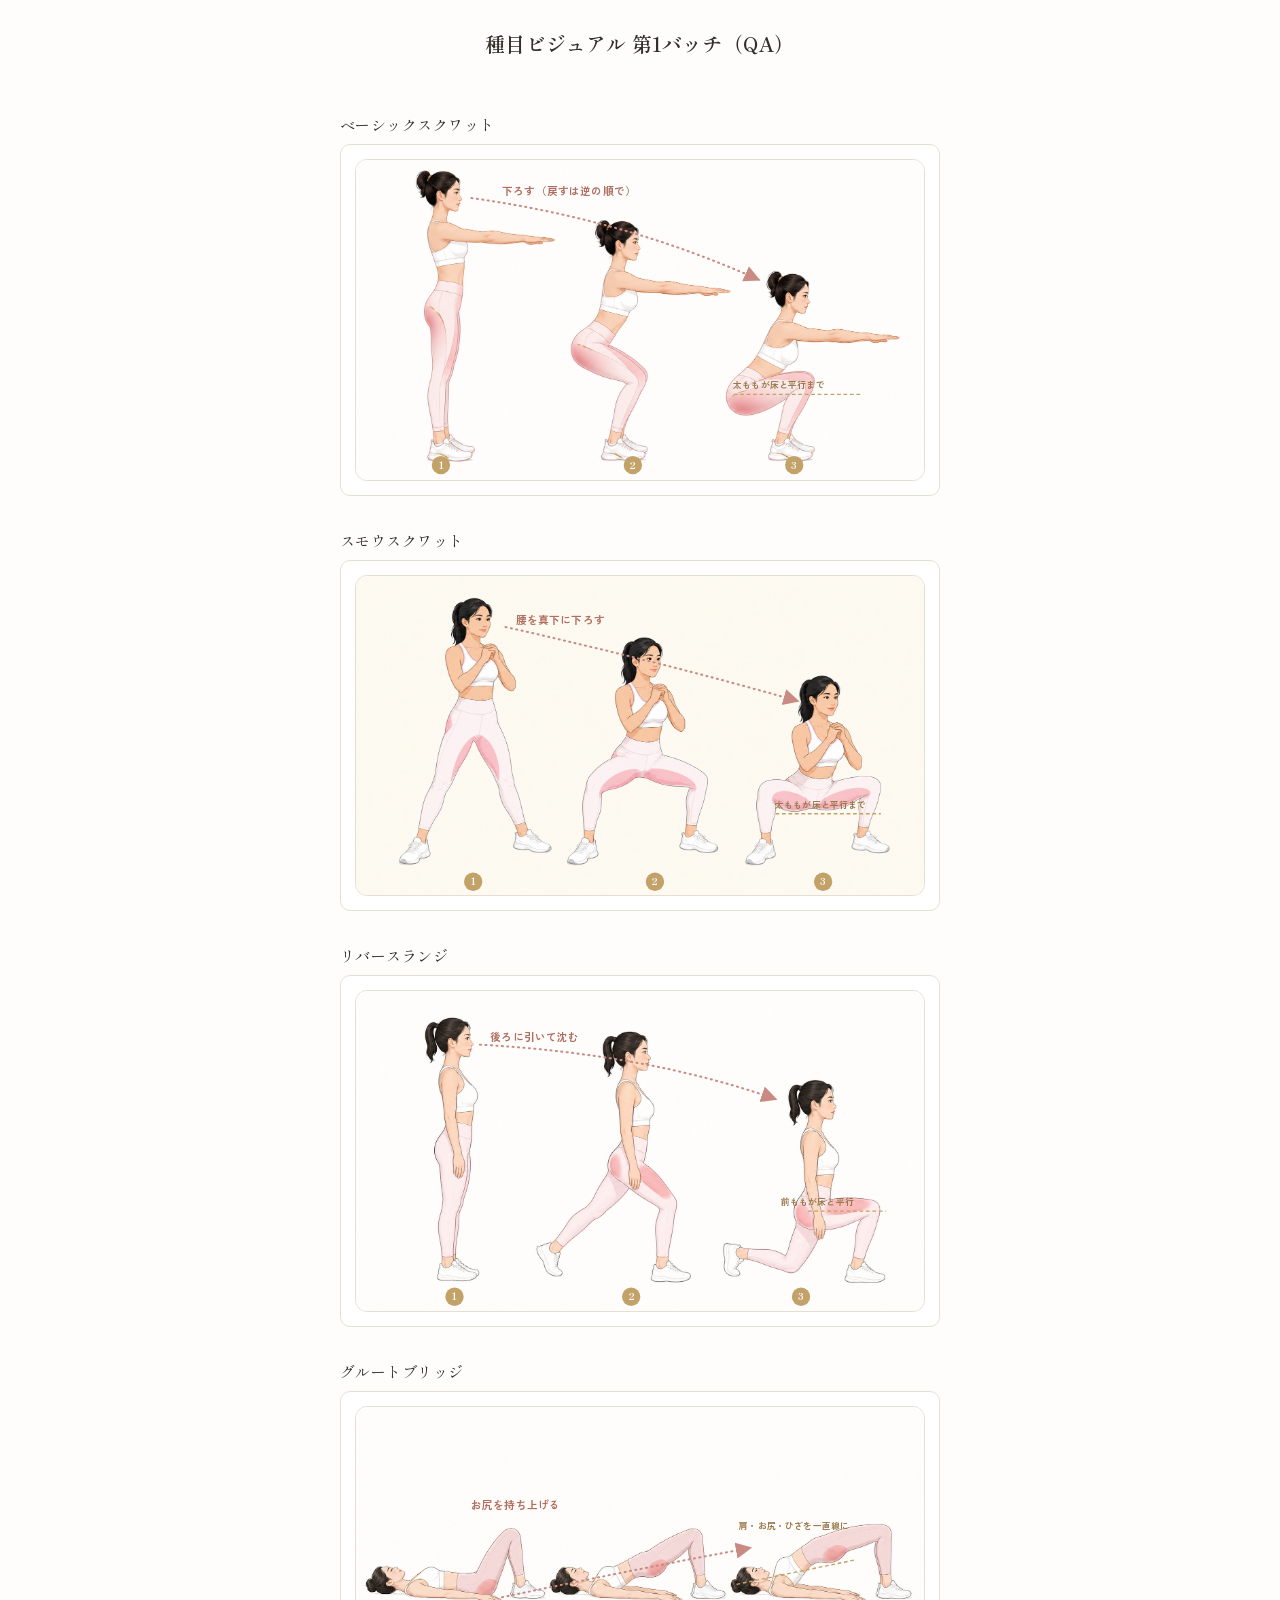
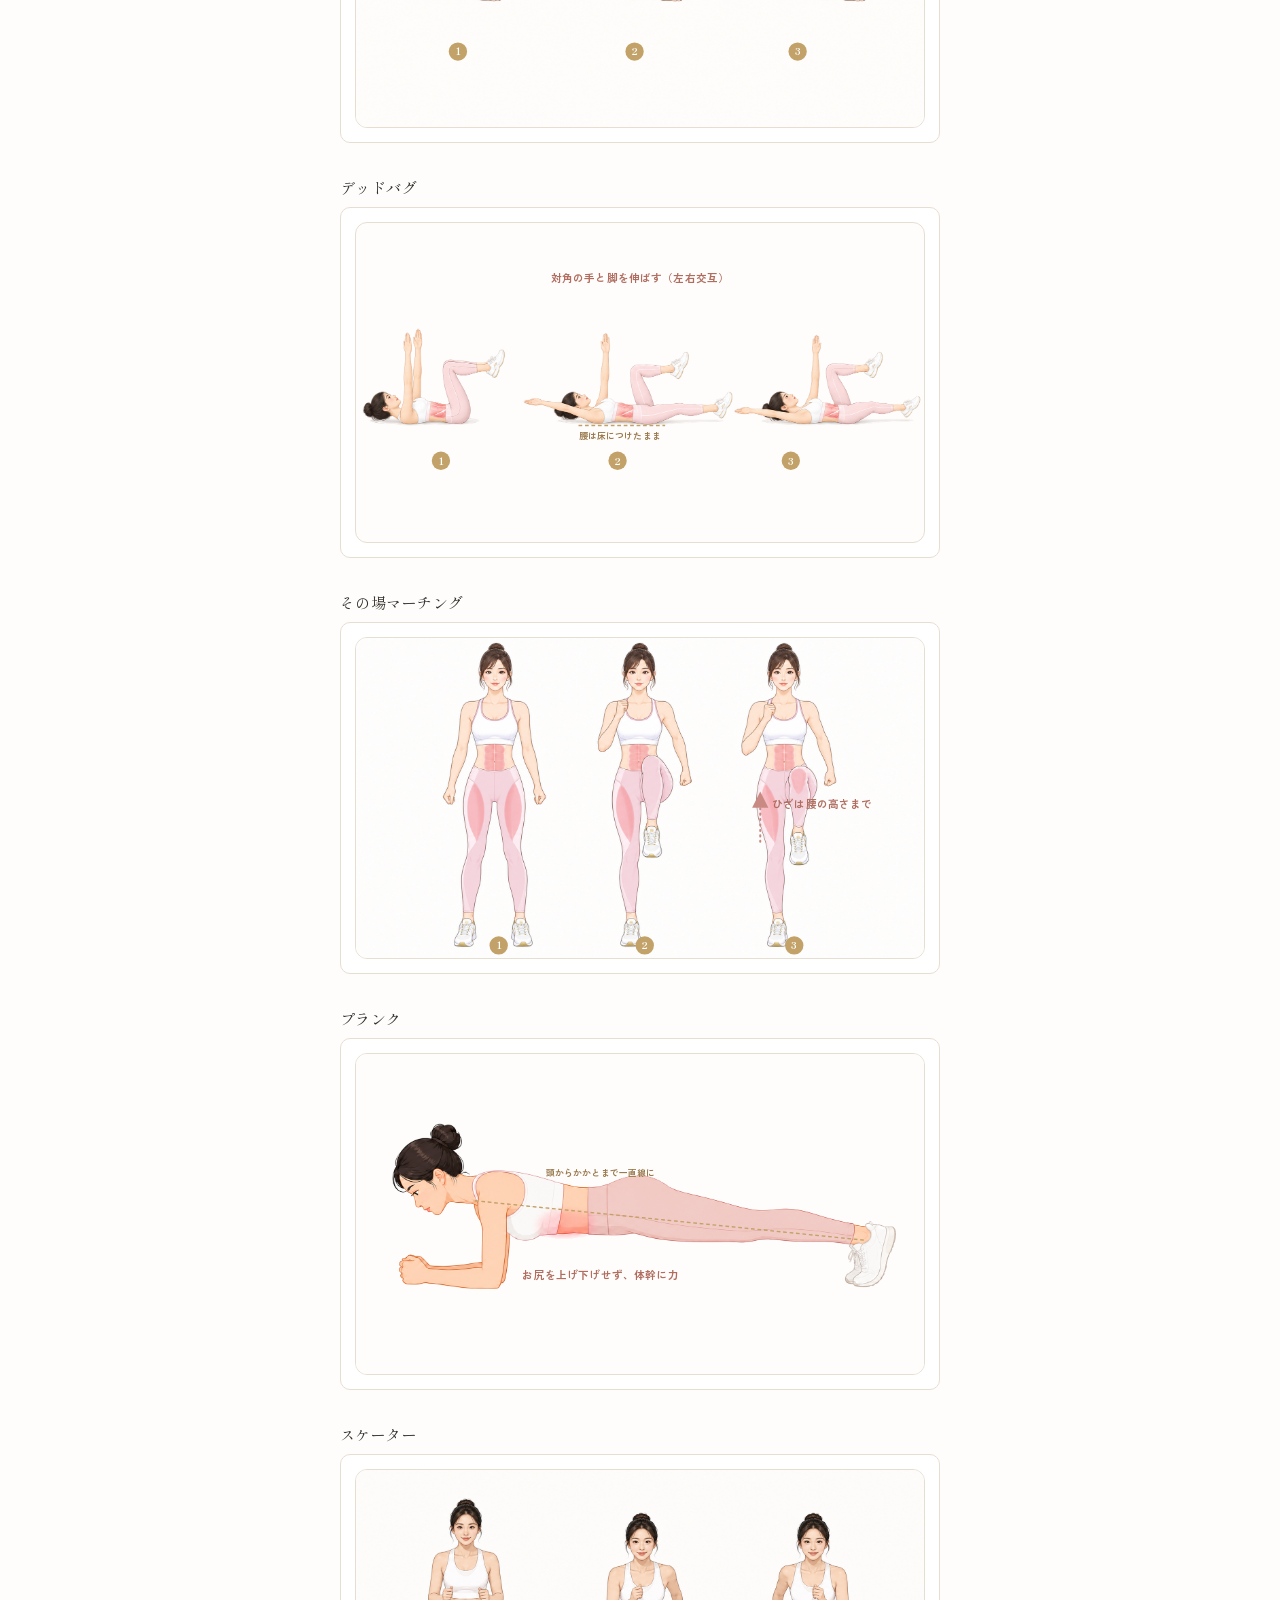
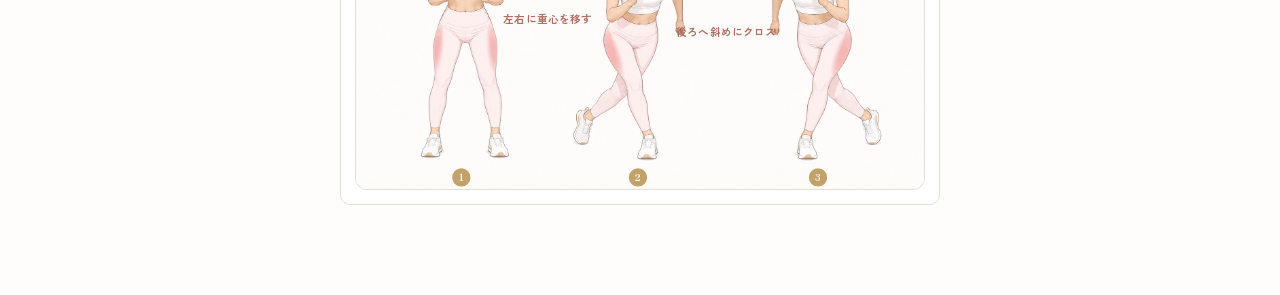
==== _ex-gallery.html @ 4fc63f03 "add exercise-visual QA gallery page (temp, for overlay position review) Co-Authored-By: Claude Opus " ====
<!doctype html>
<html lang="ja">
<head>
<meta charset="utf-8">
<meta name="viewport" content="width=device-width, initial-scale=1">
<title>種目ビジュアルQA</title>
<link href="https://fonts.googleapis.com/css2?family=Shippori+Mincho:wght@500;600;700&family=Zen+Kaku+Gothic+New:wght@400;500;700&display=swap" rel="stylesheet">
<link rel="stylesheet" href="style.css?v=2">
<link rel="stylesheet" href="redesign.css?v=2">
<link rel="stylesheet" href="fatburn.css?v=4">
<style>
  body.lx{ background:var(--lx-cream)!important; padding:24px 16px 60px; }
  .g{ max-width:600px; margin:0 auto; display:grid; gap:30px; }
  .g h1{ font-family:var(--lx-serif); font-weight:600; text-align:center; color:var(--lx-ink); font-size:20px; margin:0 0 6px; }
  .g .cap{ font-family:var(--lx-serif); font-size:15px; color:var(--lx-ink); margin:10px 0 4px; }
</style>
</head>
<body class="lx">
<div class="g">
  <h1>種目ビジュアル 第1バッチ（QA）</h1>
  <div id="list"></div>
</div>
<script type="module">
import { EX_VISUALS } from './ex-visuals.js?v=1';
const NAME = { pt_squat_basic:'ベーシックスクワット', pt_sumo_squat:'スモウスクワット', pt_reverse_lunge:'リバースランジ', pt_glute_bridge:'グルートブリッジ', pt_plank:'プランク', pt_dead_bug:'デッドバグ', cd_march:'その場マーチング', cd_skater:'スケーター' };
const list = document.getElementById('list');
for (const [id, v] of Object.entries(EX_VISUALS)) {
  const d = document.createElement('div');
  d.style.marginBottom = '30px';
  d.innerHTML = `<p class="cap">${NAME[id]||id}</p><div class="bm-ex bm-ex-rich"><div class="ex-vis"><img src="${v.img}" loading="eager" alt=""><svg class="ex-vis-ovl" viewBox="${v.vb}" preserveAspectRatio="none">${v.overlay}</svg></div></div>`;
  list.appendChild(d);
}
</script>
</body>
</html>
---- style.css ----
/* ============ RESET & TOKENS ============ */
*,*::before,*::after{box-sizing:border-box}
html,body{margin:0;padding:0}
[hidden]{display:none !important}

:root{
  /* Soft Pastel LP Palette — cream × blush × sage（studio clori 参考）
     ※ 元の変数名を踏襲し値だけ差替（既存ルールが自動で再テーマ化）*/
  --bg:#FFFDFC;
  --bg-2:#FAF6F1;
  --surface:#FFFFFF;
  --surface-2:#FAF5EC;
  --ink:#473F36;
  --ink-2:#6E6457;
  --muted:#9E927E;
  --line:#EADFCF;
  --line-2:#F4ECDD;

  --pink:#C98A7C;          /* dusty rose（主アクセント）*/
  --pink-2:#E6C3B8;         /* blush */
  --pink-3:#F0DAD0;         /* light blush */
  --pink-soft:#F8EEE7;      /* soft */
  --rose:#7C8A6E;           /* muted sage（強調・見出し）*/
  --rose-deep:#5E6B52;      /* darker sage */
  --gold:#B89A6A;           /* muted gold */
  --good:#7FA07A;
  --warn:#D6A85E;
  --bad:#C57B6A;

  --shadow-sm:0 1px 2px rgba(70,62,54,.05), 0 1px 1px rgba(70,62,54,.04);
  --shadow:0 14px 36px rgba(70,62,54,.08), 0 4px 12px rgba(70,62,54,.05);
  --shadow-lg:0 30px 70px rgba(70,62,54,.12), 0 10px 24px rgba(70,62,54,.07);

  --radius-xl:28px;
  --radius:20px;
  --radius-sm:14px;

  --font-jp:'Noto Sans JP',system-ui,sans-serif;
  --font-en:'Inter',system-ui,sans-serif;
  --font-serif:'Shippori Mincho','Noto Serif JP',serif;
  --font-script:'Cormorant Garamond','Shippori Mincho',serif;
}

body{
  background:
    radial-gradient(900px 500px at 85% 0%, rgba(255,143,168,.18), transparent 60%),
    radial-gradient(700px 400px at 0% 30%, rgba(255,201,214,.20), transparent 60%),
    radial-gradient(600px 600px at 100% 80%, rgba(255,224,230,.30), transparent 60%),
    var(--bg);
  color:var(--ink);
  font-family:var(--font-jp);
  font-weight:400;
  line-height:1.8;
  letter-spacing:.02em;
  -webkit-font-smoothing:antialiased;
  min-height:100vh;
  position:relative;
  overflow-x:hidden;
}

/* ============ 花びら背景 ============ */
.petal-bg{position:fixed; inset:0; pointer-events:none; z-index:0; overflow:hidden;}
.petal{
  position:absolute;
  width:24px; height:24px;
  background: radial-gradient(circle at 30% 30%, #FFD0DC, #FFB7C5 60%, transparent 75%);
  border-radius: 100% 0 100% 0;
  opacity:.5;
  animation: floatPetal 18s linear infinite;
}
.petal.p1{top:-30px; left:8%;  animation-duration:22s; animation-delay:-2s;}
.petal.p2{top:-30px; left:28%; animation-duration:18s; animation-delay:-7s; width:18px; height:18px;}
.petal.p3{top:-30px; left:48%; animation-duration:25s; animation-delay:-3s; width:30px; height:30px; opacity:.35;}
.petal.p4{top:-30px; left:68%; animation-duration:20s; animation-delay:-10s; width:22px; height:22px;}
.petal.p5{top:-30px; left:82%; animation-duration:24s; animation-delay:-5s; width:16px; height:16px;}
.petal.p6{top:-30px; left:92%; animation-duration:19s; animation-delay:-12s; opacity:.4;}

@keyframes floatPetal {
  0%   { transform: translateY(0) rotate(0deg); }
  100% { transform: translateY(110vh) rotate(360deg); }
}

/* ============ HEADER ============ */
.site-header{
  position:sticky; top:0; z-index:50;
  display:flex; align-items:center; justify-content:space-between;
  padding:18px 48px;
  background:rgba(255,255,255,.75);
  backdrop-filter:saturate(180%) blur(16px);
  -webkit-backdrop-filter:saturate(180%) blur(16px);
  border-bottom:1px solid var(--line);
}
.brand{display:flex; align-items:center; gap:14px}
.brand-mark{width:42px; height:42px; filter:drop-shadow(0 4px 8px rgba(255,143,168,.3));}
.brand-text{display:flex; flex-direction:column; line-height:1.1;}
.brand-name{font-family:var(--font-en); font-weight:700; font-size:20px; color:var(--ink); letter-spacing:.01em;}
.brand-script{
  font-family:var(--font-script); font-size:28px; color:var(--rose);
  line-height:.8; margin-top:-2px;
}
.brand-sub{font-family:var(--font-jp); font-weight:500; font-size:11px; color:var(--muted); margin-top:4px; letter-spacing:.06em;}

.header-right{display:flex; align-items:center; gap:14px;}
.nav-pill{
  font-family:var(--font-en); font-size:11px; letter-spacing:.08em;
  color:var(--rose); padding:8px 18px;
  border:1px solid var(--pink-2); border-radius:999px;
  background:var(--surface);
}

/* ============ HERO ============ */
.hero{
  position:relative;
  max-width:1280px; margin:0 auto;
  padding:60px 48px 30px;
  z-index:1;
}
.hero-inner{
  display:grid; grid-template-columns: 1.35fr .9fr;
  gap:48px; align-items:center;
  margin-bottom:50px;
}
.hero-eyebrow{
  display:inline-flex; align-items:center; gap:8px;
  background:var(--surface);
  border:1px solid var(--pink-2);
  color:var(--rose);
  padding:8px 18px; border-radius:999px;
  font-weight:500; font-size:13px;
  box-shadow:var(--shadow-sm);
  margin-bottom:28px;
}
.hero h1{
  font-family:var(--font-jp); font-weight:700;
  font-size:clamp(32px, 4.4vw, 56px);
  line-height:1.35; letter-spacing:.01em;
  margin:0 0 28px; color:var(--ink);
}
.hero h1 em{
  font-style:normal;
  background: linear-gradient(135deg, var(--pink) 0%, var(--rose) 100%);
  -webkit-background-clip:text; background-clip:text; color:transparent;
}
.hero-lead{
  font-size:15px; color:var(--ink-2); line-height:2;
  margin:0;
}

.hero-visual{position:relative; width:100%; aspect-ratio:1/1; max-width:480px; margin-left:auto;}
.hero-circle{
  position:absolute; inset:0; border-radius:50%;
  background: radial-gradient(circle at 40% 40%, #FFE0E6 0%, #FFC9D6 50%, transparent 75%);
  filter:blur(10px);
}
.hero-illust{
  position:absolute; left:50%; top:50%;
  transform:translate(-50%, -50%);
  width:75%; height:auto;
}
.hero-photo{
  position:absolute; inset:0;
  background-image:url('hero-woman.png');
  background-repeat:no-repeat;
  background-size: cover;
  background-position: center 18%;
  border-radius: 50%;
  -webkit-mask-image: radial-gradient(circle at 50% 50%, #000 62%, transparent 80%);
  mask-image: radial-gradient(circle at 50% 50%, #000 62%, transparent 80%);
  filter: drop-shadow(0 8px 30px rgba(255,143,168,.28));
}
.hero-script{
  position:absolute; top:18%; right:-30px;
  font-family:var(--font-script); font-size:38px;
  color:var(--rose); transform:rotate(-6deg);
  text-shadow:0 4px 12px rgba(255,143,168,.3);
}

.hero-stats{
  display:grid; grid-template-columns:repeat(4,1fr); gap:18px;
  max-width:680px; margin:0 auto;
}
.hero-stats > div{
  background:var(--surface);
  border:1px solid var(--line);
  border-radius:999px;
  padding:18px 12px;
  display:flex; flex-direction:column; align-items:center; gap:4px;
  box-shadow:var(--shadow);
  position:relative;
  aspect-ratio:1.4/1;
  justify-content:center;
}
.stat-ico{width:34px; height:34px; margin-bottom:2px;}
.hero-stats strong{
  font-family:var(--font-en); font-weight:700; font-size:30px;
  color:var(--rose);
  line-height:1;
}
.hero-stats span{font-size:11px; color:var(--ink-2); letter-spacing:.04em; font-weight:500;}

/* ============ CARD ============ */
.card{
  max-width:1280px; margin:32px auto;
  background:var(--surface);
  border:1px solid var(--line);
  border-radius:var(--radius-xl);
  padding:40px 48px;
  box-shadow:var(--shadow);
  position:relative; z-index:1;
}
.card-head{display:flex; align-items:flex-start; gap:22px; margin-bottom:32px}
.card-num{
  font-family:var(--font-en); font-weight:700; font-size:11px;
  color:var(--rose);
  background:linear-gradient(135deg, var(--pink-soft), var(--pink-3));
  padding:10px 14px; border-radius:14px; text-align:center;
  letter-spacing:.1em; line-height:1.4;
  flex-shrink:0; min-width:54px;
  box-shadow:var(--shadow-sm);
}
.card h2{
  font-size:22px; font-weight:700;
  margin:0 0 6px; letter-spacing:.005em; color:var(--ink);
}
.head-deco{margin-left:6px;}
.muted{color:var(--muted); font-size:13px; margin:0; font-weight:500;}

/* ============ UPLOAD SECTION ============ */
.upload-section{
  max-width:1280px; margin:0 auto; padding:0 48px 32px;
  display:grid; grid-template-columns: 1fr 320px;
  gap:24px;
  position:relative; z-index:1;
}
.upload-main{margin:0;}

.upload-grid{
  display:grid; grid-template-columns:1fr 1fr; gap:18px;
  margin-bottom:24px;
}
.upload-drop{
  display:flex; flex-direction:column; align-items:center; justify-content:center;
  text-align:center;
  padding:32px 24px; min-height:240px;
  border:2px dashed var(--pink-2);
  border-radius:18px;
  background:linear-gradient(180deg, var(--surface) 0%, var(--surface-2) 100%);
  cursor:pointer; transition:.2s;
  color:var(--ink-2);
  position:relative;
}
.upload-drop:hover{
  border-color:var(--pink);
  background:linear-gradient(180deg, var(--surface) 0%, var(--pink-soft) 100%);
  transform:translateY(-2px);
}
.upload-drop.is-drag{
  border-color:var(--pink);
  background:var(--pink-soft);
}
.drop-illust{width:80px; height:110px; margin-bottom:14px;}
.drop-title-row{display:flex; align-items:center; gap:10px; margin-bottom:14px;}
.drop-title{
  font-weight:700; font-size:15px; color:var(--rose);
}
.drop-required{
  font-size:10px; color:var(--rose);
  padding:3px 10px; border:1px solid var(--pink-2); border-radius:999px;
  background:var(--surface);
  font-weight:600;
}
.upload-icon-circle{
  width:42px; height:42px; border-radius:50%;
  background:linear-gradient(135deg, var(--pink), var(--pink-2));
  color:#fff;
  display:flex; align-items:center; justify-content:center;
  margin-bottom:14px;
  box-shadow:0 4px 12px rgba(255,143,168,.4);
}
.drop-sub{font-size:11px; color:var(--muted); letter-spacing:.04em;}

.preview{
  border-radius:18px; overflow:hidden;
  background:linear-gradient(135deg, var(--pink-3), var(--pink));
  padding:10px;
  border:1px solid var(--line);
  margin-top:14px;
}
.preview canvas{
  width:100%; height:auto; display:block; border-radius:12px;
  max-height:340px; object-fit:contain; background:#fff;
}

/* visually hidden (for file inputs) */
.visually-hidden{
  position:absolute !important;
  width:1px; height:1px;
  padding:0; margin:-1px;
  overflow:hidden; clip:rect(0,0,0,0);
  white-space:nowrap; border:0;
}

/* symptom block */
.symptom-block{
  background:linear-gradient(180deg, var(--surface) 0%, var(--pink-soft) 100%);
  border:1px solid var(--pink-2);
  border-radius:18px;
  padding:24px 26px;
  margin-bottom:24px;
}
.symptom-head h3{
  font-family:var(--font-jp); font-weight:700;
  font-size:18px; color:var(--rose);
  margin:0 0 6px;
}
.symptom-head .muted{font-size:13px; margin:0 0 18px;}
.symptom-chips{
  display:flex; flex-wrap:wrap; gap:10px;
  margin-bottom:18px;
}
.chip{
  position:relative; display:inline-flex; align-items:center;
  cursor:pointer; user-select:none;
}
.chip input{
  position:absolute; opacity:0; pointer-events:none;
}
.chip span{
  display:inline-block;
  padding:8px 16px;
  background:#fff;
  border:1.5px solid var(--pink-2);
  border-radius:999px;
  font-size:13px; font-weight:500;
  color:var(--ink-2);
  transition:.15s;
}
.chip:hover span{
  border-color:var(--pink);
  color:var(--rose);
  transform:translateY(-1px);
}
.chip input:checked + span{
  background:linear-gradient(135deg, var(--pink), var(--rose));
  border-color:var(--rose);
  color:#fff;
  box-shadow:0 4px 12px rgba(255,143,168,.35);
}
.symptom-note label{
  display:block; font-size:12px; font-weight:600;
  color:var(--rose); margin-bottom:6px;
}
.symptom-note textarea{
  width:100%; box-sizing:border-box;
  padding:10px 14px;
  border:1.5px solid var(--pink-2);
  border-radius:12px;
  font-family:var(--font-jp); font-size:13px;
  color:var(--ink);
  background:#fff;
  resize:vertical;
}
.symptom-note textarea:focus{
  outline:none; border-color:var(--pink);
  box-shadow:0 0 0 3px rgba(255,143,168,.18);
}

/* symptom summary in results */
.symptom-summary{
  background:var(--pink-soft);
  border-left:4px solid var(--pink);
  padding:14px 18px;
  border-radius:10px;
  margin-bottom:20px;
  font-size:13px; color:var(--ink-2);
}
.symptom-summary strong{color:var(--rose); margin-right:8px;}
.symptom-summary .ss-tags{display:inline-flex; flex-wrap:wrap; gap:6px; margin-left:4px;}
.symptom-summary .ss-tags span{
  background:#fff; border:1px solid var(--pink-2);
  color:var(--rose); padding:3px 10px; border-radius:999px;
  font-size:12px; font-weight:500;
}
.symptom-summary .ss-free{display:block; margin-top:8px; font-size:12px; color:var(--ink-2);}

/* upload tips */
.upload-tips{
  display:grid; grid-template-columns:repeat(4,1fr); gap:12px;
  margin-bottom:28px;
}
.tip{
  display:flex; align-items:flex-start; gap:10px;
  background:var(--surface-2);
  border:1px solid var(--line);
  padding:14px 16px; border-radius:14px;
  font-size:12px; color:var(--ink-2);
}
.tip-ico{
  width:34px; height:34px; flex-shrink:0;
  background:var(--surface);
  border-radius:50%;
  display:flex; align-items:center; justify-content:center;
  font-size:16px;
  box-shadow:var(--shadow-sm);
}
.tip strong{
  display:block; font-size:11px; color:var(--rose);
  margin-bottom:2px; font-weight:700; letter-spacing:.04em;
}

/* ============ ASIDE ============ */
.upload-aside{display:flex; flex-direction:column; gap:18px;}
.aside-card{
  background:var(--surface);
  border:1px solid var(--line);
  border-radius:24px;
  padding:24px;
  box-shadow:var(--shadow);
}
.aside-card h3{
  display:flex; align-items:center; gap:8px;
  margin:0 0 16px;
  font-size:15px; font-weight:700; color:var(--rose);
}
.aside-list{margin:0; padding:0; list-style:none;}
.aside-list li{
  position:relative;
  padding:8px 0 8px 20px;
  font-size:13px; color:var(--ink-2); line-height:1.7;
  border-bottom:1px dashed var(--line);
}
.aside-list li:last-child{border-bottom:0;}
.aside-list li::before{
  content:''; position:absolute; left:0; top:14px;
  width:8px; height:8px; border-radius:50%;
  background:linear-gradient(135deg, var(--pink), var(--pink-2));
}

.cta-card{
  background:linear-gradient(135deg, var(--pink-soft) 0%, #FFD8E0 100%);
  border:1px solid var(--pink-2);
  position:relative; overflow:hidden;
  display:grid; grid-template-columns:1fr 100px;
  gap:14px; align-items:center;
}
.cta-text{position:relative; z-index:1;}
.cta-title{
  font-size:14px; font-weight:700; color:var(--ink);
  line-height:1.6;
}
.cta-sub{font-size:11px; color:var(--ink-2); margin-top:6px;}
.cta-script{
  font-family:var(--font-script); font-size:32px;
  color:var(--rose); margin-top:8px; line-height:.9;
  text-shadow:0 4px 12px rgba(255,143,168,.3);
}
.cta-illust{width:100px; height:auto; z-index:1;}
.cta-photo{
  width:110px; height:130px;
  border-radius: 16px;
  background-image: url('cta-woman.png');
  background-repeat: no-repeat;
  background-size: cover;
  background-position: center;
  box-shadow: 0 8px 20px rgba(255,143,168,.25);
  z-index:1;
}

/* ============ BUTTONS ============ */
.actions{display:flex; align-items:center; gap:16px; flex-wrap:wrap}
.btn-primary{
  display:inline-flex; align-items:center; gap:10px;
  padding:16px 36px; border:0; border-radius:999px;
  background:linear-gradient(135deg, var(--pink) 0%, var(--pink-2) 100%);
  color:#fff; font-family:var(--font-jp); font-weight:700; font-size:15px;
  cursor:pointer; transition:.2s;
  box-shadow:0 8px 24px rgba(255,143,168,.35);
  letter-spacing:.04em;
}
.btn-primary:hover:not(:disabled){
  transform:translateY(-2px);
  box-shadow:0 14px 32px rgba(255,143,168,.45);
}
.btn-primary:disabled{opacity:.5; cursor:not-allowed; box-shadow:none}
.btn-arrow{transition:.2s}
.btn-primary:hover .btn-arrow{transform:translateX(3px)}
.btn-ghost{
  display:inline-flex; align-items:center; gap:8px;
  padding:14px 26px; border-radius:999px;
  background:var(--surface); color:var(--rose);
  border:1px solid var(--pink-2); cursor:pointer; font-family:var(--font-jp); font-size:14px;
  font-weight:600; transition:.2s;
}
.btn-ghost:hover{background:var(--pink-soft); border-color:var(--pink);}

/* ============ LOADER ============ */
.loader{display:inline-flex; align-items:center; gap:12px; color:var(--muted); font-size:13px}
.loader-spin{
  width:18px; height:18px; border-radius:50%;
  border:2px solid var(--pink-soft); border-top-color:var(--pink);
  animation:spin .8s linear infinite;
}
@keyframes spin{to{transform:rotate(360deg)}}

/* ============ SUMMARY ============ */
.summary-grid{
  display:grid; grid-template-columns:auto 1fr 1.2fr; gap:32px; align-items:start;
  margin-bottom:32px;
}
.score-wrap{display:flex; flex-direction:column; align-items:center; gap:16px}
.score-ring{position:relative; width:160px; height:160px}
.score-ring svg{width:100%; height:100%}
.score-num{
  position:absolute; inset:0;
  display:flex; flex-direction:column; align-items:center; justify-content:center;
  font-family:var(--font-en); font-weight:700; font-size:42px;
  color:var(--ink);
}
.score-num small{font-size:13px; color:var(--muted); font-weight:600; margin-top:-2px}
.score-label{text-align:center}
.score-grade{
  font-family:var(--font-en); font-weight:700; font-size:16px;
  letter-spacing:.05em; color:var(--rose);
  padding:6px 18px; border-radius:999px;
  background:linear-gradient(135deg, var(--pink-soft), #FFD8E0);
  display:inline-block;
}
.score-desc{font-size:12px; color:var(--muted); margin-top:10px}

.type-card{
  background:linear-gradient(135deg, var(--pink) 0%, var(--rose) 100%);
  color:#fff;
  padding:28px 28px; border-radius:24px;
  position:relative; overflow:hidden;
}
.type-card::before{
  content:""; position:absolute; right:-30px; top:-30px;
  width:160px; height:160px; border-radius:50%;
  background:radial-gradient(circle, rgba(255,217,61,.4), transparent 70%);
}
.type-eyebrow{font-family:var(--font-en); font-size:11px; letter-spacing:.16em; opacity:.85; text-transform:uppercase}
.type-name{font-size:22px; font-weight:700; margin:10px 0 6px; position:relative}
.type-desc{font-size:13px; opacity:.92; line-height:1.8; position:relative}
.type-tags{display:flex; flex-wrap:wrap; gap:6px; margin-top:16px; position:relative}
.type-tags span{
  background:rgba(255,255,255,.2); border:1px solid rgba(255,255,255,.3);
  padding:5px 12px; border-radius:999px; font-size:11px; letter-spacing:.04em;
}

.metrics{display:flex; flex-direction:column; gap:10px}
.metric{
  display:grid; grid-template-columns:1fr auto; gap:12px;
  padding:14px 16px; border:1px solid var(--line); border-radius:14px;
  background:var(--surface-2);
  font-size:13px;
}
.metric-name{color:var(--ink-2); font-weight:500}
.metric-value{font-family:var(--font-en); font-weight:700; font-size:13px}
.metric-bar{grid-column:1/-1; height:5px; background:var(--surface); border-radius:99px; overflow:hidden; margin-top:6px}
.metric-bar i{display:block; height:100%; border-radius:99px}
.metric.good .metric-value{color:#5BAB75} .metric.good .metric-bar i{background:var(--good)}
.metric.warn .metric-value{color:#D4920C} .metric.warn .metric-bar i{background:var(--warn)}
.metric.bad  .metric-value{color:var(--rose-deep)} .metric.bad  .metric-bar i{background:var(--bad)}
.metric-detail{grid-column:1/-1; color:var(--muted); font-size:11px; margin-top:6px; line-height:1.6;}

/* ============ OVERLAY PANES ============ */
.overlay-grid{display:grid; grid-template-columns:1fr 1fr; gap:20px}
.overlay-pane{
  background:linear-gradient(135deg, var(--pink-soft), #FFE9F0);
  border-radius:20px; padding:18px;
  display:flex; flex-direction:column; gap:12px;
  border:1px solid var(--line);
}
.pane-title{
  font-family:var(--font-jp); font-size:12px;
  color:var(--rose); font-weight:700; letter-spacing:.06em;
}
.overlay-pane canvas{
  width:100%; height:auto; display:block;
  border-radius:14px;
  max-height:500px;
  background:#fff;
}
.legend{display:flex; gap:14px; flex-wrap:wrap; font-size:11px; color:var(--ink-2)}
.legend i{display:inline-block; width:10px; height:10px; border-radius:3px; margin-right:5px; vertical-align:middle}

/* ============ PROBLEMS ============ */
.problems-list{display:flex; flex-direction:column; gap:16px}
.problem{
  display:grid; grid-template-columns:auto 1fr auto; gap:22px; align-items:start;
  padding:24px 26px;
  border:1px solid var(--line); border-radius:20px;
  background:linear-gradient(180deg, var(--surface) 0%, var(--surface-2) 100%);
  transition:.2s;
}
.problem:hover{border-color:var(--pink-2); box-shadow:var(--shadow)}
.problem-sev{
  width:68px; height:68px; border-radius:20px;
  display:flex; flex-direction:column; align-items:center; justify-content:center;
  font-family:var(--font-en); font-weight:700;
  color:#fff; font-size:10px; letter-spacing:.06em;
}
.problem-sev strong{font-size:22px; line-height:1}
.problem.sev-low  .problem-sev{background:linear-gradient(135deg, #A8D8B9, #7FCCA0)}
.problem.sev-mid  .problem-sev{background:linear-gradient(135deg, #FFC966, #FFA94D)}
.problem.sev-high .problem-sev{background:linear-gradient(135deg, var(--pink), var(--rose))}

.problem-body h3{margin:0 0 6px; font-size:17px; font-weight:700; color:var(--ink)}
.problem-meta{display:flex; gap:14px; flex-wrap:wrap; font-size:11px; color:var(--muted); margin-bottom:10px}
.problem-meta span strong{color:var(--rose); font-weight:600;}
.problem-desc{font-size:13px; color:var(--ink-2); line-height:1.8}
.tissue-list{margin-top:14px; display:grid; grid-template-columns:1fr 1fr; gap:10px}
.tissue{
  font-size:12px; padding:12px 14px; border-radius:14px;
  background:var(--surface); border:1px solid var(--line);
}
.tissue strong{display:block; font-size:10px; letter-spacing:.06em; margin-bottom:6px; font-weight:700;}
.tissue.tight strong{color:var(--rose-deep)}
.tissue.weak  strong{color:#D4920C}
.tissue ul{margin:0; padding-left:18px; color:var(--ink-2)}
.tissue li{font-size:11.5px; line-height:1.7}

.problem-side{display:flex; align-items:center; justify-content:center}
.problem-svg{width:80px; height:120px; opacity:.85}

/* ============ KNOWLEDGE ============ */
.knowledge-grid{display:grid; grid-template-columns:repeat(auto-fit,minmax(280px,1fr)); gap:18px}
.know-card{
  background:linear-gradient(180deg, var(--surface) 0%, var(--surface-2) 100%);
  border:1px solid var(--line); border-radius:20px;
  padding:24px; position:relative; overflow:hidden;
}
.know-emoji{font-size:32px; margin-bottom:12px}
.know-card h3{margin:0 0 10px; font-size:15px; font-weight:700; color:var(--ink)}
.know-card p{margin:0; font-size:13px; color:var(--ink-2); line-height:1.8}
.know-tag{
  position:absolute; top:14px; right:14px;
  font-family:var(--font-en); font-size:10px; letter-spacing:.08em;
  background:var(--pink-soft); color:var(--rose);
  padding:4px 10px; border-radius:8px; font-weight:600;
}

/* ============ TODAY MENU ============ */
.today-grid{display:grid; grid-template-columns:repeat(2,1fr); gap:18px}
.exercise-card{
  display:grid; grid-template-columns:120px 1fr; gap:18px;
  padding:20px;
  background:linear-gradient(180deg, var(--surface) 0%, var(--surface-2) 100%);
  border:1px solid var(--line); border-radius:20px;
  cursor:pointer; transition:.2s;
}
.exercise-card:hover{
  transform:translateY(-3px);
  box-shadow:var(--shadow-lg); border-color:var(--pink-2);
}
.ex-illust{
  background:var(--pink-soft);
  border:1px solid var(--pink-3); border-radius:16px;
  display:flex; align-items:center; justify-content:center;
  aspect-ratio:1; padding:14px;
}
.ex-illust svg{width:100%; height:100%}
.ex-info h4{margin:0 0 6px; font-size:15px; font-weight:700; color:var(--ink)}
.ex-cat{
  display:inline-block; font-family:var(--font-en); font-size:10px; letter-spacing:.08em;
  padding:4px 10px; border-radius:8px; margin-bottom:10px; font-weight:600;
}
.ex-cat.selfcare{background:#FFE8D6; color:#C68B1F}
.ex-cat.training{background:var(--pink-soft); color:var(--rose)}
.ex-meta{font-size:12px; color:var(--muted); display:flex; gap:14px; flex-wrap:wrap; margin-bottom:10px}
.ex-meta strong{color:var(--rose); font-weight:600}
.ex-purpose{font-size:12px; color:var(--ink-2); line-height:1.7}

/* ============ PROGRAM 30 DAYS ============ */
.phase-tabs{display:flex; gap:12px; margin-bottom:28px; border-bottom:1px solid var(--line)}
.phase-tab{
  flex:1; padding:16px 18px; background:transparent; border:0;
  font-family:var(--font-jp); font-weight:700; font-size:14px;
  color:var(--muted); cursor:pointer; transition:.18s;
  border-bottom:3px solid transparent;
  display:flex; flex-direction:column; gap:4px; align-items:flex-start;
}
.phase-tab small{font-family:var(--font-en); font-size:11px; font-weight:500; color:var(--muted); letter-spacing:.04em}
.phase-tab:hover{color:var(--rose)}
.phase-tab.active{color:var(--rose); border-bottom-color:var(--pink)}
.phase-tab.active small{color:var(--rose); opacity:.7}

.program-grid{display:grid; grid-template-columns:repeat(auto-fill,minmax(170px,1fr)); gap:14px}
.day-card{
  background:linear-gradient(180deg, var(--surface) 0%, var(--surface-2) 100%);
  border:1px solid var(--line); border-radius:16px;
  padding:16px 14px; cursor:pointer; transition:.2s; position:relative;
}
.day-card:hover{border-color:var(--pink-2); transform:translateY(-3px); box-shadow:var(--shadow)}
.day-num{
  font-family:var(--font-en); font-size:11px; color:var(--rose); letter-spacing:.1em;
  font-weight:700;
}
.day-theme{font-size:13px; font-weight:700; margin-top:6px; color:var(--ink); line-height:1.5}
.day-list{margin-top:10px; padding:0; list-style:none}
.day-list li{font-size:11px; color:var(--ink-2); display:flex; gap:6px; padding:3px 0; line-height:1.6}
.day-list li::before{content:"♡"; color:var(--pink); font-weight:bold}
.day-card .day-badge{
  position:absolute; top:12px; right:12px;
  font-family:var(--font-en); font-size:9px; padding:3px 8px; border-radius:6px;
  background:var(--pink-soft); color:var(--rose); letter-spacing:.04em; font-weight:600;
}
.day-card.rest{background:linear-gradient(135deg, #ECFDF5, #F0FDFA); border-color:#A8E6C3}
.day-card.rest .day-num{color:#5BAB75}
.day-card.rest .day-badge{background:rgba(168,230,195,.3); color:#5BAB75}

/* ============ MODAL ============ */
.modal{position:fixed; inset:0; z-index:100; display:flex; align-items:center; justify-content:center; padding:24px}
.modal-backdrop{position:absolute; inset:0; background:rgba(74,44,58,.5); backdrop-filter:blur(8px)}
.modal-panel{
  position:relative; background:var(--surface); max-width:720px; width:100%; max-height:90vh; overflow-y:auto;
  border-radius:24px; padding:40px; box-shadow:var(--shadow-lg);
}
.modal-close{
  position:absolute; top:16px; right:16px;
  width:40px; height:40px; border-radius:50%;
  background:var(--surface-2); border:1px solid var(--line); cursor:pointer;
  font-size:22px; color:var(--ink-2); line-height:1;
  display:flex; align-items:center; justify-content:center;
  transition:.18s;
}
.modal-close:hover{background:var(--pink); color:#fff; border-color:var(--pink);}

.modal-ex-head{display:grid; grid-template-columns:170px 1fr; gap:24px; margin-bottom:28px}
.modal-ex-illust{
  background:var(--pink-soft); border:1px solid var(--pink-3); border-radius:18px;
  padding:20px; display:flex; align-items:center; justify-content:center; aspect-ratio:1;
}
.modal-ex-illust svg{width:100%; height:100%}
.modal-ex-info h2{margin:8px 0 6px; font-size:24px; font-weight:700; color:var(--ink)}
.modal-ex-info .ex-cat{font-size:11px}
.modal-section{margin-bottom:24px}
.modal-section h4{
  font-size:12px; letter-spacing:.1em; text-transform:uppercase;
  color:var(--rose); margin:0 0 12px; font-weight:700;
}
.modal-section p, .modal-section li{font-size:14px; color:var(--ink-2); line-height:1.85}
.modal-section ol{margin:0; padding-left:22px}
.modal-section ol li{margin-bottom:8px}
.modal-section ul{margin:0; padding-left:22px}
.modal-cues{display:grid; grid-template-columns:1fr 1fr; gap:12px}
.cue-box{padding:14px 16px; border-radius:14px; font-size:13px; line-height:1.7;}
.cue-box.do{background:#F0FAF3; border:1px solid #A8E6C3; color:#3A7551}
.cue-box.dont{background:#FFEEF1; border:1px solid var(--pink-2); color:#A0445C}
.cue-box strong{display:block; font-size:11px; letter-spacing:.08em; margin-bottom:6px; font-weight:700;}

/* ============ FOOTER ============ */
.site-footer{
  max-width:1280px; margin:60px auto 30px; padding:30px 48px;
  font-size:11px; color:var(--muted); border-top:1px solid var(--line);
  display:flex; flex-direction:column; gap:12px; align-items:center;
  text-align:center;
  position:relative; z-index:1;
}
.foot-row{font-family:var(--font-en); font-size:11px; color:var(--ink-2);}
.foot-links{display:flex; gap:14px; align-items:center; color:var(--ink-2); font-size:12px;}
.foot-links i{color:var(--pink-2); font-style:normal;}
.foot-links span{cursor:pointer; transition:.15s;}
.foot-links span:hover{color:var(--rose);}
.foot-disc{font-size:11px; line-height:1.7; max-width:760px;}

/* ============ RESPONSIVE ============ */
@media (max-width: 1000px){
  .upload-section{grid-template-columns:1fr; padding:0 24px 32px;}
  .upload-aside{flex-direction:row; flex-wrap:wrap;}
  .aside-card{flex:1; min-width:260px;}
}
@media (max-width: 900px){
  .site-header{padding:14px 20px}
  .hero{padding:40px 20px 20px}
  .hero-inner{grid-template-columns:1fr; gap:24px;}
  .hero-visual{max-width:320px; margin:0 auto;}
  .hero-script{font-size:30px; right:0;}
  .card{padding:28px 22px; margin:18px;}
  .card-head{gap:14px;}
  .upload-grid{grid-template-columns:1fr}
  .upload-tips{grid-template-columns:repeat(2,1fr)}
  .summary-grid{grid-template-columns:1fr}
  .overlay-grid{grid-template-columns:1fr}
  .today-grid{grid-template-columns:1fr}
  .exercise-card{grid-template-columns:90px 1fr}
  .problem{grid-template-columns:auto 1fr;}
  .problem-side{display:none}
  .tissue-list{grid-template-columns:1fr}
  .hero-stats{grid-template-columns:repeat(2,1fr); max-width:420px;}
  .modal-ex-head{grid-template-columns:1fr}
  .modal-panel{padding:28px 22px;}
  .phase-tab{padding:12px 8px; font-size:13px;}
}

/* ===== スマートフォン最適化 (~600px以下) ===== */
@media (max-width: 600px){
  /* HEADER: nav-pill を非表示、ブランド表記を圧縮 */
  .site-header{padding:12px 16px;}
  .brand{gap:10px;}
  .brand-mark{width:34px; height:34px;}
  .brand-name{font-size:16px;}
  .brand-script{font-size:22px;}
  .brand-sub{font-size:10px; margin-top:2px;}
  .nav-pill{display:none;}
  .header-right{gap:8px;}

  /* HERO */
  .hero{padding:28px 16px 16px;}
  .hero-inner{gap:20px; margin-bottom:32px;}
  .hero-eyebrow{font-size:11px; padding:6px 14px; margin-bottom:18px;}
  .hero h1{
    font-size:clamp(24px, 8vw, 36px);
    line-height:1.4;
    margin:0 0 18px;
    word-break:keep-all;
    overflow-wrap:break-word;
  }
  .hero-lead{font-size:14px; line-height:1.85;}
  .hero-visual{max-width:260px;}
  .hero-script{font-size:24px; top:10%; right:-6px;}

  /* STATS: 2x2 縦並び */
  .hero-stats{
    grid-template-columns:repeat(2,1fr);
    max-width:360px;
    gap:12px;
    padding:0 4px;
  }
  .hero-stats > div{
    padding:14px 8px;
    aspect-ratio:auto;
    border-radius:18px;
  }
  .hero-stats strong{font-size:18px;}
  .hero-stats span{font-size:10px;}
  .stat-ico{width:28px; height:28px;}

  /* UPLOAD */
  .upload-section{padding:0 16px 24px;}
  .card{padding:22px 16px; margin:14px 0; border-radius:18px;}
  .card-head h2{font-size:20px;}
  .upload-drop{padding:24px 16px;}
  .upload-icon-circle{width:60px; height:60px;}
  .upload-drop p{font-size:13px;}
  .upload-drop small{font-size:11px;}
  .upload-tips{grid-template-columns:1fr; gap:10px;}

  /* SYMPTOM */
  .symptom-block{padding:18px 16px; border-radius:16px;}
  .symptom-head h3{font-size:16px;}
  .symptom-head .muted{font-size:12px;}
  .symptom-chips{gap:8px;}
  .chip span{font-size:12px; padding:8px 12px;}
  .symptom-note textarea{font-size:13px;}

  /* CTA card: 縦積み */
  .cta-card{
    grid-template-columns:1fr;
    text-align:center;
    gap:14px;
    padding:22px 18px;
  }
  .cta-photo{
    width:120px; height:140px;
    margin:0 auto;
  }
  .cta-title{font-size:13px;}
  .cta-script{font-size:26px;}

  /* UPLOAD ASIDE */
  .upload-aside{flex-direction:column;}
  .aside-card{min-width:0; width:100%;}

  /* RESULTS */
  .actions{justify-content:center;}
  .btn-primary{padding:14px 28px; font-size:14px;}
  .btn-ghost{padding:12px 22px; font-size:13px;}

  .score-ring{width:130px; height:130px;}
  .summary-grid{gap:20px;}

  /* PROBLEMS */
  .problem{padding:18px 16px !important;}

  /* PROGRAM */
  .program-grid{grid-template-columns:repeat(2,1fr); gap:10px;}
  .day-card{padding:12px 10px;}
  .day-theme{font-size:12px;}
  .day-list li{font-size:10px;}
  .phase-tabs{gap:4px;}
  .phase-tab{padding:10px 4px; font-size:12px;}
  .phase-tab small{font-size:9px;}

  /* EXERCISE CARDS */
  .exercise-card{grid-template-columns:72px 1fr; padding:14px; gap:12px;}
  .ex-info h4{font-size:14px;}

  /* MODAL */
  .modal{padding:12px;}
  .modal-panel{padding:24px 18px; border-radius:18px;}
  .modal-close{width:34px; height:34px; font-size:18px; top:10px; right:10px;}
  .modal-ex-info h2{font-size:20px;}

  /* FOOTER */
  .site-footer{padding:32px 18px 24px;}
  .foot-disc{font-size:10px;}
}

/* ===== 極小スマホ (~380px以下) ===== */
@media (max-width: 380px){
  .hero h1{font-size:22px;}
  .hero-stats{grid-template-columns:repeat(2,1fr); max-width:none;}
  .hero-stats strong{font-size:16px;}
  .program-grid{grid-template-columns:1fr;}
  .brand-script{font-size:18px;}
}

/* ============ PRINT ============ */
@media print{
  .site-header, .hero, .upload-section, .site-footer, .actions, .modal, .petal-bg{display:none !important}
  .card{break-inside:avoid; box-shadow:none; border:1px solid #ccc}
  body{background:#fff}
  .day-card{break-inside:avoid}
}

/* ============ ANIM ============ */
.fade-in{animation:fadeIn .6s ease both}
@keyframes fadeIn{from{opacity:0; transform:translateY(10px)} to{opacity:1; transform:translateY(0)}}

/* ============ COURSE SELECTION ============ */
.course-card-section{}
.course-recommend{
  background:linear-gradient(135deg, #FFF5F8 0%, #FFE8F0 100%);
  border:1px solid #FFD0DC;
  border-radius:14px;
  padding:14px 18px;
  font-size:13px;
  color:#5a2a3a;
  margin-bottom:20px;
}
.course-recommend strong{color:#c9426a; font-weight:700;}

.course-grid{
  display:grid;
  grid-template-columns:repeat(auto-fit, minmax(220px, 1fr));
  gap:16px;
}

.course-card{
  position:relative;
  background:linear-gradient(180deg, #fff 0%, var(--c-soft, #FFE5EC) 100%);
  border:2px solid #f0e5ea;
  border-radius:18px;
  padding:18px 16px 16px;
  cursor:pointer;
  transition:all .25s ease;
  display:flex;
  flex-direction:column;
  gap:10px;
}
.course-card:hover{
  transform:translateY(-2px);
  border-color:var(--c-main, #FFB6C1);
  box-shadow:0 8px 20px rgba(255,140,170,0.15);
}
.course-card.selected{
  border-color:var(--c-main, #FFB6C1);
  background:linear-gradient(180deg, var(--c-soft, #FFE5EC) 0%, #fff 100%);
  box-shadow:0 6px 18px rgba(255,140,170,0.2);
}
.course-card.top-pick{
  border-color:var(--c-main, #FFB6C1);
}

.course-badge{
  position:absolute;
  top:-10px;
  left:14px;
  background:linear-gradient(135deg, #FF6B8A, #FFB6C1);
  color:#fff;
  font-size:10px;
  font-weight:700;
  padding:4px 10px;
  border-radius:10px;
  letter-spacing:.05em;
  box-shadow:0 4px 8px rgba(255,107,138,0.25);
}

.course-head{
  display:flex;
  align-items:center;
  gap:10px;
}
.course-icon{
  font-size:32px;
  width:48px; height:48px;
  background:#fff;
  border-radius:50%;
  display:flex; align-items:center; justify-content:center;
  box-shadow:0 2px 6px rgba(0,0,0,0.05);
}
.course-name{
  font-size:15px; font-weight:700; color:#3a2030;
  line-height:1.2;
}
.course-eng{
  font-family:'Inter', sans-serif;
  font-size:10px; color:#9a7a8a;
  letter-spacing:.08em;
  margin-top:2px;
}
.course-supervisor{
  font-size:10px; color:#7a5a6a;
  background:rgba(255,255,255,0.6);
  padding:4px 8px;
  border-radius:6px;
  display:inline-block;
  align-self:flex-start;
}
.course-desc{
  font-size:12px;
  color:#5a3a4a;
  line-height:1.5;
}
.course-match{
  display:flex;
  align-items:center;
  gap:8px;
  font-size:11px;
}
.match-stars{font-size:14px; letter-spacing:1px;}
.match-label{color:#7a5a6a;}
.course-stats{
  display:flex;
  gap:10px;
  font-size:11px;
  color:#5a3a4a;
  padding:6px 0;
  border-top:1px dashed #e8d5dc;
  border-bottom:1px dashed #e8d5dc;
}
.course-stats strong{font-size:13px; color:#c9426a;}
.course-tags{
  display:flex;
  flex-wrap:wrap;
  gap:4px;
}
.course-tags span{
  font-size:10px;
  background:rgba(255,255,255,0.8);
  color:#7a4a5a;
  padding:3px 8px;
  border-radius:8px;
  border:1px solid #f0d5dc;
}
.course-select-btn{
  margin-top:6px;
  width:100%;
  padding:9px 12px;
  border-radius:10px;
  border:none;
  background:var(--c-main, #FFB6C1);
  color:#fff;
  font-size:12px;
  font-weight:700;
  cursor:pointer;
  transition:all .2s ease;
  letter-spacing:.05em;
}
.course-select-btn:hover{filter:brightness(0.95);}
.course-card.selected .course-select-btn{
  background:#3a2030;
}

.ex-course-tags{
  display:flex;
  flex-wrap:wrap;
  gap:4px;
  margin-top:8px;
}
.ex-course-tag{
  font-size:10px;
  background:rgba(255,182,193,0.18);
  border:1px solid rgba(255,182,193,0.4);
  color:#7a4a5a;
  padding:3px 8px;
  border-radius:8px;
}

@media (max-width: 600px){
  .course-grid{grid-template-columns:1fr 1fr; gap:12px;}
  .course-card{padding:14px 12px 12px;}
  .course-icon{font-size:24px; width:38px; height:38px;}
  .course-name{font-size:13px;}
  .course-desc{font-size:11px;}
  .course-supervisor{font-size:9px;}
}
@media (max-width: 380px){
  .course-grid{grid-template-columns:1fr;}
}

/* ===================================================================
   MY DATA / 変化追跡 UI（①③④⑤）
   =================================================================== */
.btn-mydata{
  background:var(--surface); color:var(--rose-deep); border:1.5px solid var(--pink);
  border-radius:999px; padding:7px 14px; font-size:13px; font-weight:700; cursor:pointer;
  margin-right:10px; transition:all .15s; position:relative;
}
.btn-mydata:hover{ background:var(--pink-soft); }
.btn-mydata[data-count]::after{
  content:attr(data-count); position:absolute; top:-6px; right:-6px;
  background:var(--rose-deep); color:#fff; font-size:10px; min-width:17px; height:17px;
  border-radius:999px; display:flex; align-items:center; justify-content:center; padding:0 4px;
}

/* 保存トースト */
.save-toast{
  position:fixed; left:50%; bottom:20px; transform:translateX(-50%) translateY(20px);
  background:var(--ink); color:#fff; padding:12px 18px; border-radius:18px; font-size:13px; font-weight:600;
  box-shadow:var(--shadow); opacity:0; pointer-events:none; transition:all .3s; z-index:140;
  max-width:92vw; display:flex; align-items:center; gap:8px; flex-wrap:wrap; justify-content:center; text-align:center;
}
.save-toast.show{ opacity:1; transform:translateX(-50%) translateY(0); pointer-events:auto; }
.save-toast button{
  background:var(--pink); color:#fff; border:none; border-radius:999px; padding:5px 12px;
  font-size:12px; font-weight:700; cursor:pointer; margin-left:4px;
}

/* パネル */
.mydata{ position:fixed; inset:0; z-index:130; display:flex; justify-content:flex-end; }
.mydata[hidden]{ display:none; }
.mydata-backdrop{ position:absolute; inset:0; background:rgba(74,44,58,.4); backdrop-filter:blur(2px); }
.mydata-panel{
  position:relative; width:min(560px,100%); height:100%; background:var(--bg,#fff7f9);
  overflow-y:auto; box-shadow:-12px 0 40px rgba(0,0,0,.12); padding:26px 22px 60px;
  animation:slideIn .25s ease;
}
@keyframes slideIn{ from{transform:translateX(30px); opacity:.6} to{transform:translateX(0); opacity:1} }
.md-head{ display:flex; justify-content:space-between; align-items:flex-start; gap:12px; margin-bottom:18px; }
.md-eyebrow{ font-family:var(--font-en); font-size:11px; letter-spacing:.12em; color:var(--pink); font-weight:700; }
.md-head h2{ margin:4px 0 2px; font-size:22px; color:var(--ink); }
.md-name-edit{ display:flex; gap:6px; align-items:center; flex-shrink:0; }
.md-name-edit input{ width:120px; padding:7px 10px; border:1.5px solid var(--pink-3); border-radius:10px; font-size:13px; }
.btn-ghost.sm{ padding:7px 12px; font-size:12px; }

.md-card{ background:var(--surface); border:1px solid var(--pink-3); border-radius:16px; padding:16px 16px 18px; margin-bottom:16px; box-shadow:var(--shadow-sm); }
.md-card h3{ margin:0 0 12px; font-size:15px; color:var(--ink); }

/* スコアチャート */
.score-chart{ width:100%; height:auto; display:block; }
.chart-delta{ font-size:13px; font-weight:700; margin-bottom:6px; }
.chart-delta.up{ color:#1d9a6c; } .chart-delta.down{ color:var(--rose-deep); }

/* ビフォーアフター */
.cmp-pick{ display:flex; gap:12px; margin-bottom:14px; flex-wrap:wrap; }
.cmp-pick label{ font-size:12px; color:var(--muted); font-weight:700; display:flex; flex-direction:column; gap:4px; flex:1; min-width:140px; }
.cmp-pick select{ padding:7px 8px; border:1.5px solid var(--pink-3); border-radius:8px; font-size:12px; }
.cmp-photos{ display:grid; grid-template-columns:1fr auto 1fr; align-items:center; gap:10px; margin-bottom:14px; }
.cmp-photos figure{ margin:0; text-align:center; }
.cmp-photos img{ width:100%; max-height:200px; object-fit:contain; border-radius:12px; border:1px solid var(--pink-3); background:#fff; }
.cmp-photos figcaption{ font-size:12px; color:var(--muted); margin-top:6px; line-height:1.4; }
.cmp-photos figcaption strong{ color:var(--ink); font-size:15px; }
.cmp-arrow{ text-align:center; }
.cmp-delta{ font-family:var(--font-en); font-size:26px; font-weight:800; line-height:1; }
.cmp-delta small{ font-size:11px; font-weight:600; }
.cmp-delta.up{ color:#1d9a6c; } .cmp-delta.down{ color:var(--rose-deep); }
.cmp-table{ width:100%; border-collapse:collapse; font-size:12px; }
.cmp-table th{ text-align:left; color:var(--muted); font-weight:700; padding:6px 6px; border-bottom:1px solid var(--pink-3); }
.cmp-table td{ padding:6px 6px; border-bottom:1px solid #f5e6ec; }
.cmp-up{ color:#1d9a6c; font-weight:700; } .cmp-down{ color:var(--rose-deep); font-weight:700; } .cmp-flat{ color:var(--muted); }

/* 履歴 */
.md-history{ display:flex; flex-direction:column; gap:10px; }
.md-hist-row{ display:flex; gap:12px; align-items:center; padding:8px; border:1px solid var(--pink-3); border-radius:12px; position:relative; }
.md-thumb{ width:56px; height:56px; object-fit:cover; border-radius:10px; flex-shrink:0; background:var(--pink-soft); }
.md-thumb.ph{ display:flex; align-items:center; justify-content:center; font-size:20px; }
.md-thumb.ph.big{ width:100%; height:160px; }
.md-hist-info{ flex:1; min-width:0; }
.md-hist-top{ font-size:14px; color:var(--ink); }
.md-hist-top strong{ font-size:18px; color:var(--rose-deep); }
.md-grade{ font-family:var(--font-en); font-size:12px; color:var(--pink); font-weight:700; }
.md-type{ font-size:12px; color:var(--muted); }
.md-hist-date{ font-size:11px; color:var(--muted); margin:2px 0; }
.md-hist-tags{ display:flex; gap:4px; flex-wrap:wrap; }
.md-hist-tags span{ font-size:10px; background:var(--pink-soft); color:var(--rose-deep); padding:2px 7px; border-radius:6px; }
.md-del{ background:none; border:none; color:var(--muted); font-size:18px; cursor:pointer; padding:2px 6px; align-self:flex-start; }
.md-del:hover{ color:var(--rose-deep); }

.md-backup-btns{ display:flex; gap:10px; flex-wrap:wrap; }
.md-backup-btns .btn-ghost, .md-backup-btns label{ cursor:pointer; }

/* ⑤ メニュー→問題リンク バッジ */
.ex-links{ display:flex; gap:5px; flex-wrap:wrap; margin-top:8px; }
.ex-link{ font-size:10px; background:linear-gradient(135deg,#fff0f4,#ffe2ec); color:var(--rose-deep); border:1px solid var(--pink-3); padding:2px 8px; border-radius:999px; font-weight:700; }
.ex-link::before{ content:'効く: '; opacity:.6; font-weight:600; }

@media (max-width:560px){
  .mydata-panel{ padding:20px 14px 56px; }
  .md-head{ flex-direction:column; }
  .md-name-edit{ width:100%; }
  .md-name-edit input{ flex:1; width:auto; }
  .md-head h2{ font-size:19px; }
  .md-card{ padding:14px 12px 16px; }
  .cmp-pick{ flex-direction:column; gap:8px; }
  .cmp-pick label{ min-width:0; }
  .cmp-photos{ grid-template-columns:1fr; }
  .cmp-arrow{ transform:rotate(90deg); margin:2px 0; }
  .cmp-photos img, .md-thumb.ph.big{ max-height:240px; }
  .cmp-table{ display:block; overflow-x:auto; white-space:nowrap; }
  .save-toast{ font-size:12px; padding:10px 14px; }
  .save-toast button{ width:100%; margin-left:0; }
}

/* ============================================================
   LUXURY SALON THEME OVERRIDES (v2) — 上品ラグジュアリー
   beige × gold × deep green / serif headings
   ============================================================ */

/* 背景: ピンク放射状 → 落ち着いたアイボリー */
body{
  background:
    radial-gradient(1100px 620px at 88% -6%, rgba(184,145,80,.10), transparent 60%),
    radial-gradient(820px 520px at -6% 18%, rgba(47,74,62,.06), transparent 60%),
    var(--bg) !important;
  letter-spacing:.015em;
}
.petal-bg{ display:none !important; }       /* 花びらは非表示 */
.head-deco{ display:none !important; }       /* ♡🌸 等のデコは非表示 */

/* 見出しはセリフで品よく */
h1, .hero h1{ font-family:var(--font-serif); font-weight:700; letter-spacing:.01em; }
h2, .card-head h2, h3{ font-family:var(--font-serif); font-weight:600; letter-spacing:.02em; }
.hero h1 em{ font-style:italic; color:var(--gold); font-family:var(--font-script); font-weight:600; }
.hero-stats strong, .type-name, .score-grade{ font-family:var(--font-serif); }
.type-eyebrow, .pane-title{ letter-spacing:.14em; text-transform:uppercase; color:var(--muted); }

/* ブランド */
.brand-name{ font-family:var(--font-serif); letter-spacing:.06em; font-weight:600; }
.brand-script{ font-family:var(--font-script); font-style:italic; color:var(--gold); font-size:30px; }
.brand-sub{ letter-spacing:.16em; text-transform:uppercase; }

/* ヘッダー */
.site-header{ background:rgba(247,243,236,.82) !important; border-bottom:1px solid var(--line); padding:16px 48px; }
.nav-pill, .hero-eyebrow{
  background:transparent !important; border-color:var(--pink-2) !important; color:var(--rose) !important;
  letter-spacing:.1em; text-transform:uppercase;
}

/* カード: 余白広め・極薄シャドウ・金のヘアライン */
.card{ border:1px solid var(--line); border-top:2px solid var(--gold); box-shadow:var(--shadow); }
.card-num{ font-family:var(--font-serif); background:var(--rose) !important; color:#F3ECDD !important; border:none !important; letter-spacing:.04em; }

/* ボタン: ディープグリーン地 × クリーム文字、hoverで深緑 */
.btn-primary{
  background:var(--rose) !important; color:#F5EEDF !important; border:1px solid var(--rose-deep) !important;
  letter-spacing:.06em; font-weight:600;
  box-shadow:0 10px 24px rgba(47,74,62,.22) !important;
}
.btn-primary:hover:not(:disabled){ background:var(--rose-deep) !important; transform:translateY(-1px); }
.btn-primary .btn-arrow{ stroke:var(--gold); }
.btn-ghost, .btn-mydata{ border:1px solid var(--pink-2) !important; color:var(--rose) !important; background:transparent !important; letter-spacing:.04em; }
.btn-ghost:hover, .btn-mydata:hover{ background:var(--pink-soft) !important; }

/* アップロード枠 */
.upload-drop{ border:1.5px dashed var(--pink-2); background:linear-gradient(180deg,#FFFDF8,var(--surface-2)); }
.upload-drop:hover{ border-color:var(--gold); background:var(--pink-soft); }
.drop-required{ background:var(--rose); color:#F3ECDD; }
.upload-icon-circle{ background:var(--gold); color:#fff; }

/* 症状チップ: 選択でディープグリーン */
.chip span{ border:1px solid var(--line); background:var(--surface); }
.chip input:checked + span{ background:var(--rose); color:#F3ECDD; border-color:var(--rose); }

/* フェーズタブ */
.phase-tab.active{ background:var(--rose) !important; color:#F3ECDD !important; border-color:var(--rose) !important; }

/* ヒーローのプレースホルダー画像/円をゴールド〜グリーンに */
.hero-circle{ background:radial-gradient(circle at 30% 30%, var(--pink-soft), var(--pink-3)) !important; opacity:.55; }
.hero-photo, .cta-photo{ background:linear-gradient(140deg, var(--pink-3), var(--rose)) !important; }
.hero-script, .cta-script{ font-family:var(--font-script); font-style:italic; color:var(--gold); }

/* フッター */
.site-footer{ border-top:1px solid var(--line); }
---- redesign.css ----
/* ================================================================
   PostureLab — Elegant LP（studio clori / ambihone 参考）
   生成りクリーム × 明朝 × かすみ草ボタニカル × 細い菱形ディバイダ
   上品・繊細・余白たっぷり。動的部は style.css(:root) を継承。
   ================================================================ */
:root{
  --lx-cream:#FFFDFC;                        /* 純白背景（kogao --bg）*/
  --lx-cream-2:#FAF6F1;                      /* ソフトセクション（kogao --ivory）*/
  --lx-paper:#FFFFFF;
  --lx-blush:#EAD4CD;                        /* kogao --blush */
  --lx-blush-soft:#F8EFE8;
  --lx-rose:#C88A82;        /* kogao --rose（主アクセント）*/
  --lx-rose-deep:#B06E60;
  --lx-terra:#C88A82;       /* アクセントはローズに統一 */
  --lx-green:#2F5A4A;       /* CTA（kogao 深緑）*/
  --lx-green-deep:#26483B;
  --lx-sage:#8FA083;
  --lx-sage-deep:#69785E;
  --lx-ink:#33302B;                          /* kogao --ink */
  --lx-ink-2:#6B645B;                        /* kogao --ink-soft */
  --lx-muted:#9E927E;
  --lx-line:#E7DED2;                         /* kogao --line */
  --lx-gold:#C2A268;                         /* kogao --gold */
  --lx-gold-deep:#9A7B4F;                    /* kogao --gold-deep */
  --lx-serif:'Shippori Mincho','Noto Serif JP',serif;
  --lx-display:'Cormorant Garamond',serif;
  --lx-sans:'Zen Kaku Gothic New','Noto Sans JP',system-ui,sans-serif;
  --lx-script:'Parisienne',cursive;          /* 筆記体 */
  --lx-en:'Inter',system-ui,sans-serif;
  /* 細い菱形ディバイダ */
  --lx-divider:url("data:image/svg+xml,%3Csvg xmlns='http://www.w3.org/2000/svg' width='130' height='12' viewBox='0 0 130 12'%3E%3Cline x1='6' y1='6' x2='56' y2='6' stroke='%23CBB39B' stroke-width='1'/%3E%3Cline x1='74' y1='6' x2='124' y2='6' stroke='%23CBB39B' stroke-width='1'/%3E%3Cpath d='M65 1.5 L69 6 L65 10.5 L61 6 Z' fill='%23C98A7C'/%3E%3C/svg%3E");
  /* かすみ草（白い小花）コーナー装飾 */
  --lx-babys:url("data:image/svg+xml,%3Csvg xmlns='http://www.w3.org/2000/svg' width='180' height='180' viewBox='0 0 180 180'%3E%3Cg fill='none' stroke='%23CBD4BD' stroke-width='1'%3E%3Cpath d='M20,158C58,124,92,96,158,28'/%3E%3Cpath d='M20,158C48,130,70,110,98,70'/%3E%3Cpath d='M44,160C74,130,104,108,136,58'/%3E%3C/g%3E%3Cg fill='%23FFFFFF' stroke='%23E8E1D2' stroke-width='.6'%3E%3Ccircle cx='158' cy='28' r='5.2'/%3E%3Ccircle cx='150' cy='40' r='4'/%3E%3Ccircle cx='167' cy='38' r='3.4'/%3E%3Ccircle cx='136' cy='58' r='5'/%3E%3Ccircle cx='127' cy='68' r='3.6'/%3E%3Ccircle cx='145' cy='66' r='3'/%3E%3Ccircle cx='98' cy='70' r='4.6'/%3E%3Ccircle cx='104' cy='82' r='3'/%3E%3Ccircle cx='70' cy='110' r='4'/%3E%3Ccircle cx='61' cy='118' r='3'/%3E%3Ccircle cx='46' cy='146' r='3.6'/%3E%3C/g%3E%3Cg fill='%23EBD9B8'%3E%3Ccircle cx='158' cy='28' r='1.4'/%3E%3Ccircle cx='136' cy='58' r='1.4'/%3E%3Ccircle cx='98' cy='70' r='1.3'/%3E%3Ccircle cx='70' cy='110' r='1.2'/%3E%3Ccircle cx='46' cy='146' r='1.1'/%3E%3C/g%3E%3C/svg%3E");
}

body.lx{
  background:var(--lx-cream) !important;
  color:var(--lx-ink);
  font-family:var(--lx-serif);
  line-height:2;
  letter-spacing:.03em;
  -webkit-font-smoothing:antialiased;
}
body.lx .petal-bg{ display:none !important; }

/* ---------- ボタン（上品な丸み） ---------- */
.lx-btn{
  display:inline-flex; align-items:center; justify-content:center; gap:10px;
  padding:16px 42px; border-radius:999px; cursor:pointer;
  font-family:var(--lx-sans); font-weight:600; font-size:15px; letter-spacing:.08em;
  border:none; transition:.25s ease; text-decoration:none;
  white-space:nowrap; max-width:100%; text-align:center; line-height:1.4;
}
.lx-btn-gold{ background:var(--lx-terra); color:#fff; box-shadow:0 12px 26px rgba(188,107,83,.24); }
.lx-btn-gold:hover{ background:var(--lx-rose-deep); transform:translateY(-2px); }
.lx-btn-green{ background:var(--lx-sage-deep); color:#fff; box-shadow:0 12px 26px rgba(105,120,94,.22); }
.lx-btn-green:hover:not(:disabled){ background:#586448; transform:translateY(-2px); }
.lx-btn-green:disabled{ opacity:.4; cursor:not-allowed; box-shadow:none; }
.lx-btn-ghost{ background:#fff; color:var(--lx-rose-deep); border:1px solid var(--lx-rose); box-shadow:none; }
.lx-btn-ghost:hover{ background:var(--lx-blush-soft); }
.lx-btn .btn-arrow{ stroke:currentColor; }

/* ---------- 上部バー ---------- */
.lx-topbar{
  background:var(--lx-cream-2); color:var(--lx-sage-deep);
  font-family:var(--lx-en); font-size:11px; letter-spacing:.22em; text-transform:uppercase;
  text-align:center; padding:9px 16px; border-bottom:1px solid var(--lx-line);
}

/* ---------- ヘッダー ---------- */
.lx-header{
  position:sticky; top:0; z-index:50;
  display:flex; align-items:center; justify-content:space-between;
  padding:18px 56px;
  background:rgba(251,247,241,.9); backdrop-filter:blur(12px);
  border-bottom:1px solid var(--lx-line);
}
.lx-logo{ display:flex; align-items:center; gap:13px; text-decoration:none; }
.lx-logo-mark{
  width:42px; height:42px; border-radius:50%;
  display:grid; place-items:center;
  background:var(--lx-cream-2); color:var(--lx-rose); border:1px solid var(--lx-line);
  font-family:var(--lx-display); font-size:24px; font-weight:600;
}
.lx-logo-text{ font-family:var(--lx-serif); font-weight:600; font-size:20px; color:var(--lx-ink); letter-spacing:.06em; }
.lx-logo-text em{ font-family:var(--lx-display); font-style:italic; font-weight:500; color:var(--lx-rose); margin-left:7px; }
.lx-nav{ display:flex; align-items:center; gap:28px; }
.lx-nav a{ color:var(--lx-ink-2); text-decoration:none; font-family:var(--lx-sans); font-size:14px; letter-spacing:.05em; }
.lx-nav a:hover{ color:var(--lx-rose); }
.lx-nav-btn{
  background:transparent; border:1px solid var(--lx-rose); color:var(--lx-rose-deep);
  padding:9px 22px; border-radius:999px; cursor:pointer; font-family:var(--lx-sans); font-size:13px; letter-spacing:.06em;
}
.lx-nav-btn:hover{ background:var(--lx-rose); color:#fff; }

/* ---------- ヒーロー（明るいスプリット＋かすみ草） ---------- */
.lx-hero{
  position:relative; overflow:hidden;
  background:radial-gradient(70% 60% at 88% 6%, var(--lx-blush-soft), transparent 62%), var(--lx-cream);
  display:grid; grid-template-columns:1.04fr .96fr; gap:56px; align-items:center;
  padding:72px 56px 86px;
}
.lx-hero::before{   /* 左上のかすみ草 */
  content:''; position:absolute; top:6px; left:8px; width:180px; height:180px;
  background:no-repeat var(--lx-babys); transform:scaleX(-1); opacity:.7; pointer-events:none;
}
.lx-hero::after{    /* 右下のかすみ草 */
  content:''; position:absolute; bottom:0; right:6px; width:180px; height:180px;
  background:no-repeat var(--lx-babys); opacity:.6; pointer-events:none;
}
.lx-hero-inner{ order:1; position:relative; z-index:2; }
.lx-hero-bg{
  order:2; position:relative; inset:auto; align-self:center; justify-self:center;
  width:100%; max-width:420px; aspect-ratio:4/5; pointer-events:none; z-index:1;
  background:url('assets/hero-bride.png') center top/cover no-repeat;
  border-radius:50%;
  box-shadow:0 30px 62px rgba(71,63,54,.16);
}
.lx-hero-bg::after{ content:''; position:absolute; inset:9px; border:1px solid rgba(255,255,255,.7); border-radius:50%; pointer-events:none; }
.lx-hero-eyebrow{ font-family:var(--lx-display); font-style:italic; font-size:25px; color:var(--lx-rose); margin:0 0 16px; letter-spacing:.02em; }
.lx-hero-title{
  font-family:var(--lx-serif); font-weight:700;
  font-size:clamp(32px,4.4vw,54px); line-height:1.5; letter-spacing:.05em;
  color:var(--lx-ink); margin:0 0 26px;
}
.lx-hero-title i{ font-family:var(--lx-serif); font-style:normal; color:var(--lx-rose); }
.lx-hero-lead{ font-family:var(--lx-sans); font-size:15px; line-height:2; color:var(--lx-ink-2); max-width:510px; margin:0 0 34px; }

/* ---------- ABOUT（細枠フレーム） ---------- */
.lx-about{
  max-width:1060px; margin:0 auto; padding:84px 56px 70px;
  display:grid; grid-template-columns:repeat(3,1fr); gap:34px;
}
.lx-about-item{
  background:var(--lx-paper); border:1px solid var(--lx-line);
  border-radius:6px; padding:38px 28px 32px; text-align:center; position:relative;
  box-shadow:0 10px 30px rgba(71,63,54,.05);
}
.lx-about-item::before{   /* 内側の細罫（フレーム感） */
  content:''; position:absolute; inset:9px; border:1px solid var(--lx-line); border-radius:3px; pointer-events:none;
}
.lx-about-no{ font-family:var(--lx-display); font-size:30px; color:var(--lx-rose); position:relative; }
.lx-about-item h3{ font-family:var(--lx-serif); font-weight:700; font-size:20px; color:var(--lx-ink); margin:6px 0 12px; letter-spacing:.04em; position:relative; }
.lx-about-item p{ font-family:var(--lx-sans); font-size:13.5px; color:var(--lx-ink-2); margin:0; position:relative; }

/* ---------- セクション見出し（菱形ディバイダ） ---------- */
.lx-sec-head{ max-width:760px; margin:0 auto 44px; text-align:center; }
.lx-sec-no{
  font-family:var(--lx-en); font-size:12px; letter-spacing:.26em; text-transform:uppercase;
  color:var(--lx-rose); display:inline-block; margin-bottom:14px;
}
.lx-sec-title{ font-family:var(--lx-serif); font-weight:700; font-size:clamp(25px,3.6vw,37px); color:var(--lx-ink); margin:0 0 8px; letter-spacing:.06em; }
.lx-sec-title::after{ content:''; display:block; width:130px; height:12px; margin:18px auto 0; background:center/contain no-repeat var(--lx-divider); }
.lx-sec-sub{ font-family:var(--lx-sans); font-size:14px; color:var(--lx-muted); margin:0; }

/* ---------- START / UPLOAD ---------- */
.lx-start{ max-width:960px; margin:0 auto; padding:80px 56px; }
.lx-upload-panel{
  position:relative; overflow:hidden;
  background:var(--lx-paper); border:1px solid var(--lx-line);
  border-radius:10px; padding:48px; box-shadow:0 18px 46px rgba(71,63,54,.07);
}
.lx-upload-panel::after{   /* 内側フレーム罫 */
  content:''; position:absolute; inset:12px; border:1px solid var(--lx-line); border-radius:5px; pointer-events:none;
}
.lx-upload-panel::before{   /* 右上かすみ草 */
  content:''; position:absolute; top:-6px; right:-6px; width:150px; height:150px;
  background:no-repeat var(--lx-babys); background-size:contain; opacity:.5; pointer-events:none;
}
.lx-upload-panel > *{ position:relative; z-index:1; }
.lx-tips{ display:flex; flex-wrap:wrap; gap:10px 26px; justify-content:center; margin:30px 0 6px; font-family:var(--lx-sans); font-size:12.5px; color:var(--lx-muted); }
.lx-actions{ display:flex; align-items:center; gap:18px; justify-content:center; margin-top:30px; }
.lx-disclaimer{ text-align:center; font-family:var(--lx-sans); font-size:11.5px; color:var(--lx-muted); margin:22px 0 0; line-height:1.7; }
.lx-disclaimer strong{ color:var(--lx-rose); }

/* ---------- RESULT セクション ---------- */
main#results{ max-width:1060px; margin:0 auto; padding:30px 56px 80px; }
.lx-section{
  position:relative; background:var(--lx-paper); border:1px solid var(--lx-line);
  border-radius:10px; padding:54px 46px; margin-bottom:30px; box-shadow:0 14px 38px rgba(71,63,54,.06);
}

/* ---------- フッター ---------- */
.lx-footer{
  background:var(--lx-cream-2); color:var(--lx-ink-2);
  text-align:center; padding:62px 24px 46px; margin-top:38px; border-top:1px solid var(--lx-line);
}
.lx-foot-brand{ font-family:var(--lx-serif); font-weight:600; font-size:24px; color:var(--lx-ink); letter-spacing:.06em; }
.lx-foot-brand em{ font-family:var(--lx-display); font-style:italic; color:var(--lx-rose); margin-left:7px; }
.lx-foot-links{ display:flex; gap:24px; justify-content:center; margin:22px 0; font-family:var(--lx-sans); font-size:12.5px; }
.lx-foot-links span{ cursor:pointer; }
.lx-foot-links span:hover{ color:var(--lx-rose); }
.lx-foot-disc{ max-width:680px; margin:0 auto 18px; font-family:var(--lx-sans); font-size:11.5px; color:var(--lx-muted); line-height:1.8; }
.lx-foot-copy{ font-family:var(--lx-en); font-size:11px; letter-spacing:.16em; color:var(--lx-muted); }

/* ---------- 既存ウィジェットを上品に ---------- */
body.lx .upload-drop{ border:1.5px dashed var(--lx-rose); background:linear-gradient(180deg,#fff,var(--lx-blush-soft)); border-radius:8px; }
body.lx .upload-drop:hover{ border-color:var(--lx-sage); background:#F3EFE7; }
body.lx .upload-icon-circle{ background:var(--lx-terra); }
body.lx .drop-required{ background:var(--lx-sage-deep); color:#fff; }
body.lx .drop-title{ font-family:var(--lx-serif); }
body.lx .chip input:checked + span{ background:var(--lx-rose); color:#fff; border-color:var(--lx-rose); }
body.lx .phase-tab.active{ background:var(--lx-sage-deep) !important; color:#fff !important; border-color:var(--lx-sage-deep) !important; }

/* ---------- レスポンシブ ---------- */
@media (max-width:880px){
  .lx-header{ padding:14px 20px; }
  .lx-nav{ gap:14px; }
  .lx-nav a{ display:none; }
  .lx-hero{ grid-template-columns:1fr; gap:34px; padding:56px 22px 64px; text-align:center; }
  .lx-hero-inner{ order:2; }
  .lx-hero-bg{ order:1; max-width:288px; }
  .lx-hero-lead{ margin-left:auto; margin-right:auto; }
  .lx-hero::before, .lx-hero::after{ width:110px; height:110px; }
  .lx-about{ grid-template-columns:1fr; gap:20px; padding:56px 22px; }
  .lx-start{ padding:56px 20px; }
  .lx-upload-panel{ padding:30px 18px; }
  main#results{ padding:20px 18px 60px; }
  .lx-section{ padding:36px 18px; }
}
---- fatburn.css ----
/* ================================================================
   Memoro Bridal — 30日ブライダルボディメイク 専用スタイル
   既存 redesign.css の :root 変数（--lx-*）を継承して使用
   ================================================================ */

/* ---- 問診パネル ---- */
.bm-panel{
  max-width:720px; margin:0 auto; position:relative;
  background:var(--lx-paper); border:1px solid var(--lx-line); border-radius:10px;
  padding:40px 36px; box-shadow:0 14px 38px rgba(71,63,54,.06);
}
.bm-q{ border:none; border-top:1px solid var(--lx-line); padding:22px 0 6px; margin:0; }
.bm-q:first-of-type{ border-top:none; padding-top:4px; }
.bm-q legend{ font-family:var(--lx-serif); font-weight:700; font-size:16px; color:var(--lx-ink); padding:0; line-height:1.6; }
.bm-multi{ font-family:var(--lx-sans); font-size:11px; color:#fff; background:var(--lx-rose); border-radius:999px; padding:2px 9px; margin-left:6px; vertical-align:middle; font-weight:500; }
.bm-q-hint{ font-family:var(--lx-sans); font-size:12.5px; color:var(--lx-muted); margin:5px 0 13px; }
.bm-opts{ display:flex; flex-wrap:wrap; gap:10px; }
.bm-opt{ position:relative; }
.bm-opt input{ position:absolute; opacity:0; width:0; height:0; }
.bm-opt span{
  display:inline-block; padding:10px 18px; border:1px solid var(--lx-line); border-radius:999px;
  font-family:var(--lx-sans); font-size:14px; color:var(--lx-ink-2); cursor:pointer; transition:.2s; background:#fff;
}
.bm-opt span:hover{ border-color:var(--lx-rose); }
.bm-opt input:checked + span{ background:var(--lx-rose); color:#fff; border-color:var(--lx-rose); box-shadow:0 4px 12px rgba(201,138,124,.28); }
.bm-opt input:focus-visible + span{ outline:2px solid var(--lx-rose); outline-offset:2px; }

/* ---- 進捗 ---- */
.bm-progress{ height:6px; background:var(--lx-cream-2); border-radius:999px; margin:28px 0 8px; overflow:hidden; }
#bm-progress-bar{ height:100%; width:0; background:linear-gradient(90deg,var(--lx-rose),var(--lx-terra)); transition:.3s ease; }
.bm-progress-text{ font-family:var(--lx-sans); font-size:12.5px; color:var(--lx-muted); text-align:center; }
.bm-progress-text.bm-ready{ color:var(--lx-sage-deep); font-weight:600; }

/* ---- 結果ラッパ ---- */
.lx-section-wrap{ max-width:1000px; margin:0 auto; padding:24px 40px 80px; }

/* ---- Phase カード ---- */
.bm-phases{ display:grid; grid-template-columns:repeat(3,1fr); gap:16px; margin:6px 0 26px; }
.bm-phase{ background:var(--lx-paper); border:1px solid var(--lx-line); border-radius:10px; padding:22px 20px; text-align:center; }
.bm-phase-en{ font-family:var(--lx-en); font-size:11px; letter-spacing:.2em; color:var(--lx-rose); }
.bm-phase h4{ font-family:var(--lx-serif); font-weight:700; font-size:19px; color:var(--lx-ink); margin:6px 0 8px; }
.bm-phase h4 small{ display:block; font-family:var(--lx-en); font-size:11px; color:var(--lx-muted); font-weight:400; margin-top:3px; letter-spacing:.04em; }
.bm-phase p{ font-family:var(--lx-sans); font-size:12.5px; color:var(--lx-ink-2); margin:0; line-height:1.85; }
.bm-phase-1{ border-top:3px solid #EAC9B9; }
.bm-phase-2{ border-top:3px solid var(--lx-rose); }
.bm-phase-3{ border-top:3px solid var(--lx-terra); }

/* ---- ブロック ---- */
.bm-block{ background:var(--lx-paper); border:1px solid var(--lx-line); border-radius:10px; padding:28px 26px; margin-bottom:22px; box-shadow:0 10px 30px rgba(71,63,54,.05); }
.bm-block > h4{ font-family:var(--lx-serif); font-weight:700; font-size:18px; color:var(--lx-ink); margin:0 0 6px; }
.bm-cal-help{ font-family:var(--lx-sans); font-size:12.5px; color:var(--lx-muted); margin:0 0 18px; line-height:1.7; }

/* ---- 30日カレンダー ---- */
.bm-cal{ display:grid; grid-template-columns:repeat(7,1fr); gap:8px; }
.bm-cell{
  aspect-ratio:1/1; border:1px solid var(--lx-line); border-radius:8px; background:#fff; cursor:pointer;
  display:flex; flex-direction:column; align-items:center; justify-content:center; gap:2px; padding:2px; transition:.15s ease;
}
.bm-cell:hover{ transform:translateY(-2px); box-shadow:0 8px 18px rgba(71,63,54,.12); border-color:var(--lx-rose); }
.bm-cell-day{ font-family:var(--lx-display); font-size:21px; font-weight:600; color:var(--lx-ink); line-height:1; }
.bm-cell-label{ font-family:var(--lx-sans); font-size:9.5px; color:var(--lx-muted); }
.bm-phase-b1{ background:#FDF7F3; }
.bm-phase-b2{ background:#FBEEE9; }
.bm-phase-b3{ background:#F8E7E0; }
.bm-cell.bm-rest{ background:repeating-linear-gradient(45deg,#F3EFE7,#F3EFE7 6px,#EBE4D7 6px,#EBE4D7 12px); }
.bm-cell.bm-rest .bm-cell-label{ color:var(--lx-sage-deep); }
.bm-cell.bm-taper{ box-shadow:inset 0 0 0 2px var(--lx-blush); }
.bm-cell.bm-done{ position:relative; }
.bm-cell.bm-done::after{ content:'✓'; position:absolute; top:3px; right:6px; color:var(--lx-sage-deep); font-weight:700; font-size:12px; }
.bm-cell.bm-done .bm-cell-day{ color:var(--lx-sage-deep); }

/* ---- 注意・安全 ---- */
.bm-notice{ background:var(--lx-blush-soft); border:1px solid var(--lx-blush); border-radius:8px; padding:16px 20px; font-family:var(--lx-sans); font-size:13px; color:var(--lx-rose-deep); line-height:1.85; margin-bottom:20px; }
.bm-safety{ font-family:var(--lx-sans); font-size:13px; color:var(--lx-ink-2); line-height:1.95; margin:0; padding-left:1.2em; }
.bm-actions{ text-align:center; margin:26px 0 6px; }

/* ---- 日別モーダル ---- */
.bm-modal{ position:fixed; inset:0; background:rgba(71,63,54,.55); z-index:100; display:flex; align-items:flex-start; justify-content:center; padding:30px 16px; overflow-y:auto; }
.bm-modal-inner{ background:var(--lx-cream); border-radius:14px; max-width:640px; width:100%; padding:0 0 30px; position:relative; box-shadow:0 30px 70px rgba(0,0,0,.32); }
.bm-modal-close{ position:absolute; top:12px; right:14px; z-index:3; width:34px; height:34px; border-radius:50%; border:none; background:rgba(255,255,255,.92); font-size:20px; line-height:1; color:var(--lx-ink); cursor:pointer; box-shadow:0 3px 10px rgba(0,0,0,.12); }
.bm-day-head{ padding:30px 30px 22px; border-radius:14px 14px 0 0; }
.bm-day-phase{ font-family:var(--lx-en); font-size:11px; letter-spacing:.16em; color:var(--lx-rose); }
.bm-day-head h3{ font-family:var(--lx-serif); font-weight:700; font-size:26px; color:var(--lx-ink); margin:4px 0 10px; }
.bm-day-msg{ font-family:var(--lx-serif); font-size:14px; color:var(--lx-ink-2); margin:0; line-height:1.85; }
.bm-day-sec{ padding:20px 30px 4px; }
.bm-day-sec > h4{ font-family:var(--lx-serif); font-weight:700; font-size:17px; color:var(--lx-ink); margin:0 0 14px; border-left:3px solid var(--lx-rose); padding-left:11px; }
.bm-day-sec > h4 small{ font-family:var(--lx-sans); font-size:11px; color:var(--lx-muted); font-weight:400; margin-left:6px; }

/* ---- 種目カード ---- */
.bm-ex{ display:flex; gap:14px; background:#fff; border:1px solid var(--lx-line); border-radius:10px; padding:14px; margin-bottom:12px; }
.bm-ex-illust{ flex:0 0 92px; width:92px; height:92px; background:var(--lx-cream-2); border-radius:8px; overflow:hidden; }
.bm-ex-illust svg{ width:100%; height:100%; display:block; }
.bm-ex-body{ flex:1; min-width:0; }
.bm-ex-head{ display:flex; flex-wrap:wrap; justify-content:space-between; align-items:baseline; gap:4px 8px; }
.bm-ex-head h5{ font-family:var(--lx-serif); font-weight:700; font-size:15px; color:var(--lx-ink); margin:0; flex:1 1 auto; min-width:0; line-height:1.4; }
.bm-ex-presc{ font-family:var(--lx-sans); font-size:11.5px; color:var(--lx-terra); white-space:nowrap; font-weight:600; flex:0 0 auto; }
.bm-ex-purpose{ font-family:var(--lx-sans); font-size:12px; color:var(--lx-muted); margin:4px 0 6px; line-height:1.6; }
.bm-ex-how{ font-family:var(--lx-sans); font-size:12.5px; color:var(--lx-ink-2); margin:0; padding-left:1.3em; line-height:1.75; }
.bm-dx-banner{ margin-top:16px; padding:12px 16px; background:var(--lx-cream-2); border:1px solid #d9c39a; border-radius:10px; text-align:left; }
.bm-dx-banner b{ display:block; font-family:var(--lx-sans); font-size:13px; color:var(--lx-terra); margin-bottom:3px; }
.bm-dx-banner span{ font-family:var(--lx-sans); font-size:12.5px; color:var(--lx-ink-2); line-height:1.6; }
.bm-cue{ font-family:var(--lx-sans); font-size:11.5px; color:var(--lx-ink-2); margin:7px 0 0; }
.bm-cue b{ color:var(--lx-rose); }

/* ---- 食事ワンポイント ---- */
.bm-day-food{ margin:16px 30px 0; background:var(--lx-blush-soft); border-radius:8px; padding:14px 18px; }
.bm-day-food b{ font-family:var(--lx-sans); font-size:12.5px; color:var(--lx-rose-deep); }
.bm-day-food p{ font-family:var(--lx-sans); font-size:13px; color:var(--lx-ink-2); margin:5px 0 0; line-height:1.75; }
.bm-day-neat{ margin:12px 30px 0; background:var(--lx-cream); border:1px solid var(--lx-line); border-radius:8px; padding:14px 18px; }
.bm-day-neat b{ font-family:var(--lx-sans); font-size:12.5px; color:var(--lx-terra); }
.bm-day-neat p{ font-family:var(--lx-sans); font-size:13px; color:var(--lx-ink-2); margin:5px 0 0; line-height:1.75; }
.bm-done-btn{ display:block; margin:22px auto 0; }

/* ---- レスポンシブ ---- */
@media (max-width:880px){
  .lx-section-wrap{ padding:18px 16px 60px; }
  .bm-panel{ padding:28px 18px; }
  .bm-phases{ grid-template-columns:1fr; gap:12px; }
  .bm-cal{ gap:6px; }
  .bm-cell-day{ font-size:16px; }
  .bm-cell-label{ font-size:8.5px; }
  .bm-day-head, .bm-day-sec, .bm-day-food, .bm-day-neat{ padding-left:20px; padding-right:20px; }
  .bm-day-food, .bm-day-neat{ margin-left:20px; margin-right:20px; }
  .bm-ex-illust{ flex-basis:72px; width:72px; height:72px; }
}

/* ================================================================
   脂肪燃焼版 追加スタイル（燃焼サーキット・食事の基本・燃焼度★）
   ================================================================ */
/* 燃焼サーキット枠 */
.bm-circuit-sec{ background:linear-gradient(180deg,#FFF6EF,#fff); border-radius:10px; margin:16px 12px 4px; padding:16px 18px 6px; border:1px solid #F0D6C4; }
.bm-circuit-sec > h4{ color:var(--lx-terra); border-left-color:var(--lx-terra); }
.bm-circuit-note{ font-family:var(--lx-sans); font-size:12px; color:var(--lx-ink-2); margin:0 0 12px; line-height:1.7; background:#fff; border:1px dashed #E7C9B4; border-radius:6px; padding:9px 11px; }
/* 食事の基本 */
.bm-diet .bm-diet-grid{ display:grid; grid-template-columns:1fr 1fr; gap:12px; margin-top:8px; }
.bm-diet-item{ display:flex; gap:11px; background:#fff; border:1px solid var(--lx-line); border-radius:9px; padding:13px 15px; }
.bm-diet-icon{ font-size:20px; flex:0 0 auto; line-height:1.4; }
.bm-diet-txt b{ font-family:var(--lx-serif); font-size:13.5px; color:var(--lx-ink); display:block; margin-bottom:3px; }
.bm-diet-txt p{ font-family:var(--lx-sans); font-size:11.5px; color:var(--lx-ink-2); margin:0; line-height:1.7; }
/* 燃焼度★（カレンダーラベル） */
.bm-cell .bm-cell-label{ color:var(--lx-terra); letter-spacing:-1px; }
.bm-cell.bm-rest .bm-cell-label{ color:var(--lx-sage-deep); }
@media (max-width:880px){
  .bm-diet .bm-diet-grid{ grid-template-columns:1fr; }
  .bm-circuit-sec{ margin-left:20px; margin-right:20px; }
}

/* ---- 変化の記録（before/after） ---- */
.bm-rec-slots{ display:grid; grid-template-columns:repeat(4,1fr); gap:10px; margin-top:8px; }
.bm-rec-slot{ position:relative; aspect-ratio:3/4; border:1.5px dashed var(--lx-rose); border-radius:9px; background:var(--lx-blush-soft); cursor:pointer; display:flex; flex-direction:column; align-items:center; justify-content:center; overflow:hidden; transition:.15s; }
.bm-rec-slot:hover{ border-color:var(--lx-terra); background:#fff; }
.bm-rec-slot.has{ border-style:solid; border-color:var(--lx-line); background:#fff; }
.bm-rec-slot img{ position:absolute; inset:0; width:100%; height:100%; object-fit:cover; }
.bm-rec-plus{ font-size:26px; color:var(--lx-rose); line-height:1; }
.bm-rec-label{ position:absolute; bottom:0; left:0; right:0; background:rgba(71,63,54,.62); color:#fff; font-family:var(--lx-sans); font-size:10.5px; text-align:center; padding:3px 0; }
.bm-rec-slot.has .bm-rec-label{ background:rgba(71,63,54,.72); }
.bm-rec-del{ position:absolute; top:4px; right:4px; z-index:2; width:22px; height:22px; border-radius:50%; border:none; background:rgba(255,255,255,.9); color:var(--lx-ink); font-size:14px; line-height:1; cursor:pointer; }
.bm-rec-cmp-ttl{ font-family:var(--lx-en); font-size:12px; letter-spacing:.14em; color:var(--lx-rose); text-align:center; margin:18px 0 8px; }
.bm-rec-compare{ display:flex; gap:10px; overflow-x:auto; padding-bottom:4px; }
.bm-rec-compare figure{ margin:0; flex:0 0 auto; width:130px; }
.bm-rec-compare img{ width:130px; height:174px; object-fit:cover; border-radius:8px; border:1px solid var(--lx-line); }
.bm-rec-compare figcaption{ font-family:var(--lx-sans); font-size:11px; color:var(--lx-muted); text-align:center; margin-top:4px; }
@media (max-width:880px){
  .bm-rec-slots{ gap:7px; }
  .bm-rec-plus{ font-size:20px; }
}

/* ---- 達成率・連続日数 ---- */
.bm-stats-row{ display:grid; grid-template-columns:repeat(3,1fr); gap:12px; margin:4px 0 16px; }
.bm-stat{ text-align:center; background:var(--lx-cream); border:1px solid var(--lx-line); border-radius:10px; padding:16px 8px; }
.bm-stat b{ display:block; font-family:var(--lx-display); font-size:34px; font-weight:600; color:var(--lx-terra); line-height:1; }
.bm-stat b small{ font-size:15px; color:var(--lx-muted); font-weight:400; }
.bm-stat span{ font-family:var(--lx-sans); font-size:11.5px; color:var(--lx-ink-2); display:block; margin-top:6px; }
.bm-stats-bar{ height:10px; background:var(--lx-cream-2); border-radius:999px; overflow:hidden; }
.bm-stats-bar i{ display:block; height:100%; background:linear-gradient(90deg,var(--lx-rose),var(--lx-terra)); border-radius:999px; transition:width .4s ease; min-width:0; }
.bm-stats-msg{ font-family:var(--lx-serif); font-size:13.5px; color:var(--lx-ink); text-align:center; margin:12px 0 0; }
.lx-sec-note{ font-family:var(--lx-sans); font-size:12px; color:var(--lx-ink-2); text-align:center; max-width:540px; margin:10px auto 0; line-height:1.75; }
/* 食事管理ツールへの導線 */
.bm-diet-cta{ display:flex; align-items:center; justify-content:space-between; gap:14px; margin:18px 0 0; padding:16px 20px; background:var(--lx-blush-soft); border:1px solid var(--lx-line); border-radius:10px; text-decoration:none; transition:background .2s, transform .2s; }
.bm-diet-cta:hover{ background:var(--lx-cream); transform:translateY(-1px); }
.bm-diet-cta-body{ display:flex; flex-direction:column; gap:3px; }
.bm-diet-cta-body b{ font-family:var(--lx-sans); font-size:13.5px; color:var(--lx-rose-deep); font-weight:600; }
.bm-diet-cta-body span{ font-family:var(--lx-sans); font-size:12px; color:var(--lx-ink-2); line-height:1.7; }
.bm-diet-cta-arrow{ font-size:22px; color:var(--lx-rose-deep); flex-shrink:0; }

/* =================================================================
   kogao統一テーマ（分離型hero / result-hero / 解析ローディング）
   ================================================================= */
/* clean flow: kogao同様 bc-banner → hero に（重複ロゴ/ナビを隠す）*/
.lx-topbar, .lx-header{ display:none !important; }

/* ---- 分離型ヒーロー（.mbh-* ＝ 既存.heroとの衝突回避）---- */
.mbh{ position:relative; margin-bottom:6px; }
.mbh-photo{ position:relative; height:54vh; min-height:380px; max-height:580px; overflow:hidden; }
.mbh-bg{ position:absolute; inset:0; background:url('assets/hero-fatburn.png') center 20%/cover; animation:mbh-kenburns 22s ease-out infinite alternate; }
@keyframes mbh-kenburns{ from{ transform:scale(1.03);} to{ transform:scale(1.14);} }
.mbh-photo::after{ content:''; position:absolute; left:0; right:0; bottom:0; height:130px; background:linear-gradient(to bottom,rgba(255,253,252,0),var(--lx-cream)); }
.mbh-logo{ position:absolute; top:24px; left:0; right:0; z-index:2; text-align:center; font-family:var(--lx-serif); font-size:1.2rem; letter-spacing:.34em; text-indent:.34em; color:#fff; text-shadow:0 2px 18px rgba(60,45,30,.55); }
.mbh-logo small{ display:block; font-family:var(--lx-sans); font-size:.5rem; letter-spacing:.42em; color:rgba(255,255,255,.92); text-indent:.42em; margin-top:4px; }
.mbh-text{ position:relative; z-index:3; background:var(--lx-cream); margin-top:-44px; border-radius:36px 36px 0 0; padding:16px 28px 22px; text-align:center; width:min(920px,100%); margin-inline:auto; }
.mbh-script{ font-family:var(--lx-script); font-size:clamp(1.4rem,6vw,1.9rem); color:var(--lx-rose); line-height:1; }
.mbh-catch{ font-family:var(--lx-serif); font-weight:600; font-size:clamp(1.7rem,7vw,2.4rem); color:var(--lx-ink); line-height:1.45; letter-spacing:.02em; margin-top:4px; }
.mbh-catch .accent{ color:var(--lx-gold); font-size:1.35em; padding:0 .04em; }
.mbh-hw{ font-family:var(--lx-sans); font-size:clamp(.92rem,3.4vw,1.12rem); color:var(--lx-rose); margin:8px 0 18px; letter-spacing:.04em; }
.mbh-btnrow{ text-align:center; }
.mbh-detail{ text-align:center; padding:10px 20px 20px; width:min(720px,92vw); margin-inline:auto; }
.mbh-lead{ margin:0 auto; max-width:34em; color:var(--lx-ink-2); font-size:clamp(.9rem,2.6vw,1.0rem); line-height:1.95; }
.mbh-lead b{ color:var(--lx-ink); font-weight:600; }
.mbh-note{ margin-top:16px; font-size:.72rem; letter-spacing:.1em; color:var(--lx-gold-deep); }

/* ---- 主要CTA：kogaoの深緑primaryに統一（.pc-cta文脈は高詳細度で温存）---- */
.lx-btn-gold{ background:var(--lx-green); color:#fff; box-shadow:0 14px 30px -12px rgba(47,90,74,.55); }
.lx-btn-gold:hover{ background:var(--lx-green-deep); transform:translateY(-3px); }

/* ---- 分離型 結果ヒーロー（rh-visual + rh-body）---- */
.result-hero{ background:var(--lx-paper); border:1px solid var(--lx-line); border-radius:28px; padding:0; overflow:hidden; box-shadow:0 18px 50px -28px rgba(80,60,40,.35); animation:result-rise .7s cubic-bezier(.2,.8,.3,1) both; }
.rh-visual{ position:relative; height:210px; overflow:hidden; background:linear-gradient(135deg,#F3E4DE,#E7CFC8 60%,#DDBFB6); }
.rh-visual img{ width:100%; height:100%; object-fit:cover; object-position:center 32%; }
.rh-visual::after{ content:''; position:absolute; inset:0; background:linear-gradient(to bottom,rgba(255,255,255,0) 42%,var(--lx-paper)); }
.rh-visual.no-img img{ display:none; }
.rh-script{ position:absolute; left:0; right:0; bottom:15px; z-index:2; text-align:center; font-family:var(--lx-script); font-size:clamp(1.7rem,6.5vw,2.4rem); color:#fff; text-shadow:0 2px 14px rgba(120,90,45,.55); letter-spacing:.02em; }
.rh-body{ padding:24px 26px 30px; text-align:center; position:relative; z-index:3; }
.result-hero .announce{ position:relative; display:inline-block; border:1px solid var(--lx-gold); padding:8px 22px; font-family:var(--lx-serif); font-size:.76rem; letter-spacing:.32em; text-indent:.32em; color:var(--lx-gold-deep); }
.result-hero .announce::before,.result-hero .announce::after{ content:''; position:absolute; top:-1px; width:0; height:0; border-style:solid; border-color:var(--lx-gold) transparent transparent transparent; }
.result-hero .announce::before{ left:-1px; border-width:10px 10px 0 0; }
.result-hero .announce::after{ right:-1px; border-width:10px 0 0 10px; }
.result-hero .type-name{ font-family:var(--lx-serif); font-weight:600; font-size:clamp(1.5rem,5.4vw,2.1rem); margin:.5em 0 .1em; color:var(--lx-ink); line-height:1.4; }
.result-hero .type-desc{ color:var(--lx-ink-2); max-width:30em; margin:1em auto 0; font-size:.92rem; line-height:1.9; }
.dx-chips{ display:flex; gap:10px; justify-content:center; flex-wrap:wrap; margin-top:1.4em; }
.dx-chip{ display:inline-flex; align-items:center; gap:.5em; font-family:var(--lx-serif); font-size:1rem; letter-spacing:.05em; color:#fff; background:linear-gradient(135deg,#CBAC70,#A9853E); border-radius:100px; padding:.48em 1.3em .48em 1.02em; box-shadow:0 12px 24px -13px var(--lx-gold-deep), inset 0 1px 0 rgba(255,255,255,.42); }
.dx-chip::before{ content:"✓"; display:flex; align-items:center; justify-content:center; width:1.25em; height:1.25em; border-radius:50%; background:rgba(255,255,255,.94); color:#A9853E; font-size:.64em; font-weight:800; flex:none; box-shadow:0 1px 3px rgba(120,90,45,.28); }
@keyframes result-rise{ from{ opacity:0; transform:translateY(24px) scale(.985);} to{ opacity:1; transform:none;} }
@keyframes chip-pop{ 0%{ opacity:0; transform:translateY(10px) scale(.8);} 60%{ transform:translateY(0) scale(1.06);} 100%{ opacity:1; transform:none;} }
.result-hero .dx-chip{ animation:chip-pop .5s cubic-bezier(.2,.8,.3,1) both; }
.result-hero .dx-chip:nth-child(1){ animation-delay:.4s; }
.result-hero .dx-chip:nth-child(2){ animation-delay:.55s; }
.result-hero .dx-chip:nth-child(3){ animation-delay:.7s; }
.result-hero .dx-chip:nth-child(4){ animation-delay:.85s; }
.result-hero .dx-chip:nth-child(5){ animation-delay:1s; }

/* ---- 解析中オーバーレイ（進捗リング＋項目チェック）---- */
.analyzing-ov{ position:fixed; inset:0; z-index:9999; display:flex; align-items:center; justify-content:center; background:rgba(255,250,249,.84); backdrop-filter:blur(10px); -webkit-backdrop-filter:blur(10px); opacity:0; transition:opacity .4s; }
.analyzing-ov.in{ opacity:1; }
.analyzing-ov.out{ opacity:0; }
.az-card{ background:#fff; border-radius:24px; padding:38px 34px 32px; box-shadow:0 30px 70px -28px rgba(120,90,45,.5); text-align:center; width:min(340px,86vw); transform:translateY(14px) scale(.95); transition:transform .45s cubic-bezier(.2,.8,.3,1); }
.analyzing-ov.in .az-card{ transform:none; }
.az-ring{ position:relative; width:92px; height:92px; margin:0 auto 22px; }
.az-ring svg{ width:100%; height:100%; transform:rotate(-90deg); }
.az-track{ fill:none; stroke:#EEE6D8; stroke-width:6; }
.az-prog{ fill:none; stroke:#D89189; stroke-width:6; stroke-linecap:round; stroke-dasharray:214; stroke-dashoffset:214; transition:stroke-dashoffset .12s linear; }
.az-pct{ position:absolute; inset:0; display:flex; align-items:center; justify-content:center; font-family:var(--lx-serif); font-size:21px; color:#C0817A; }
.az-title{ font-family:var(--lx-serif); font-size:16px; color:var(--lx-ink); margin:0 0 20px; letter-spacing:.03em; }
.az-list{ list-style:none; padding:0; margin:0; text-align:left; display:flex; flex-direction:column; gap:11px; }
.az-list li{ display:flex; align-items:center; gap:11px; font-size:13px; color:#B4ADA2; opacity:.45; transition:opacity .35s,color .35s; }
.az-list li.done{ opacity:1; color:#8A5A54; }
.az-check{ width:19px; height:19px; border-radius:50%; border:1.6px solid #DDD3C4; flex:none; position:relative; transition:all .35s; }
.az-list li.done .az-check{ background:#D89189; border-color:#D89189; }
.az-list li.done .az-check::after{ content:''; position:absolute; left:6px; top:3px; width:4px; height:8px; border:solid #fff; border-width:0 2px 2px 0; transform:rotate(45deg); }

/* reveal（結果コンテンツの登場）*/
.reveal{ animation:mbh-rise .7s cubic-bezier(.2,.7,.3,1) both; }
@keyframes mbh-rise{ from{ opacity:0; transform:translateY(20px);} to{ opacity:1; transform:none;} }

/* ---- 種目リッチビジュアル（連続動作イラスト＋図解オーバーレイ）---- */
.bm-ex-rich{ display:block; }
.bm-ex-rich .ex-vis{ position:relative; width:100%; border:1px solid var(--lx-line); border-radius:12px; overflow:hidden; background:#FFFDFC; }
.bm-ex-rich .ex-vis img{ display:block; width:100%; height:auto; }
.bm-ex-rich .ex-vis-ovl{ position:absolute; inset:0; width:100%; height:100%; pointer-events:none; }
.bm-ex-rich .bm-ex-body{ margin-top:12px; }
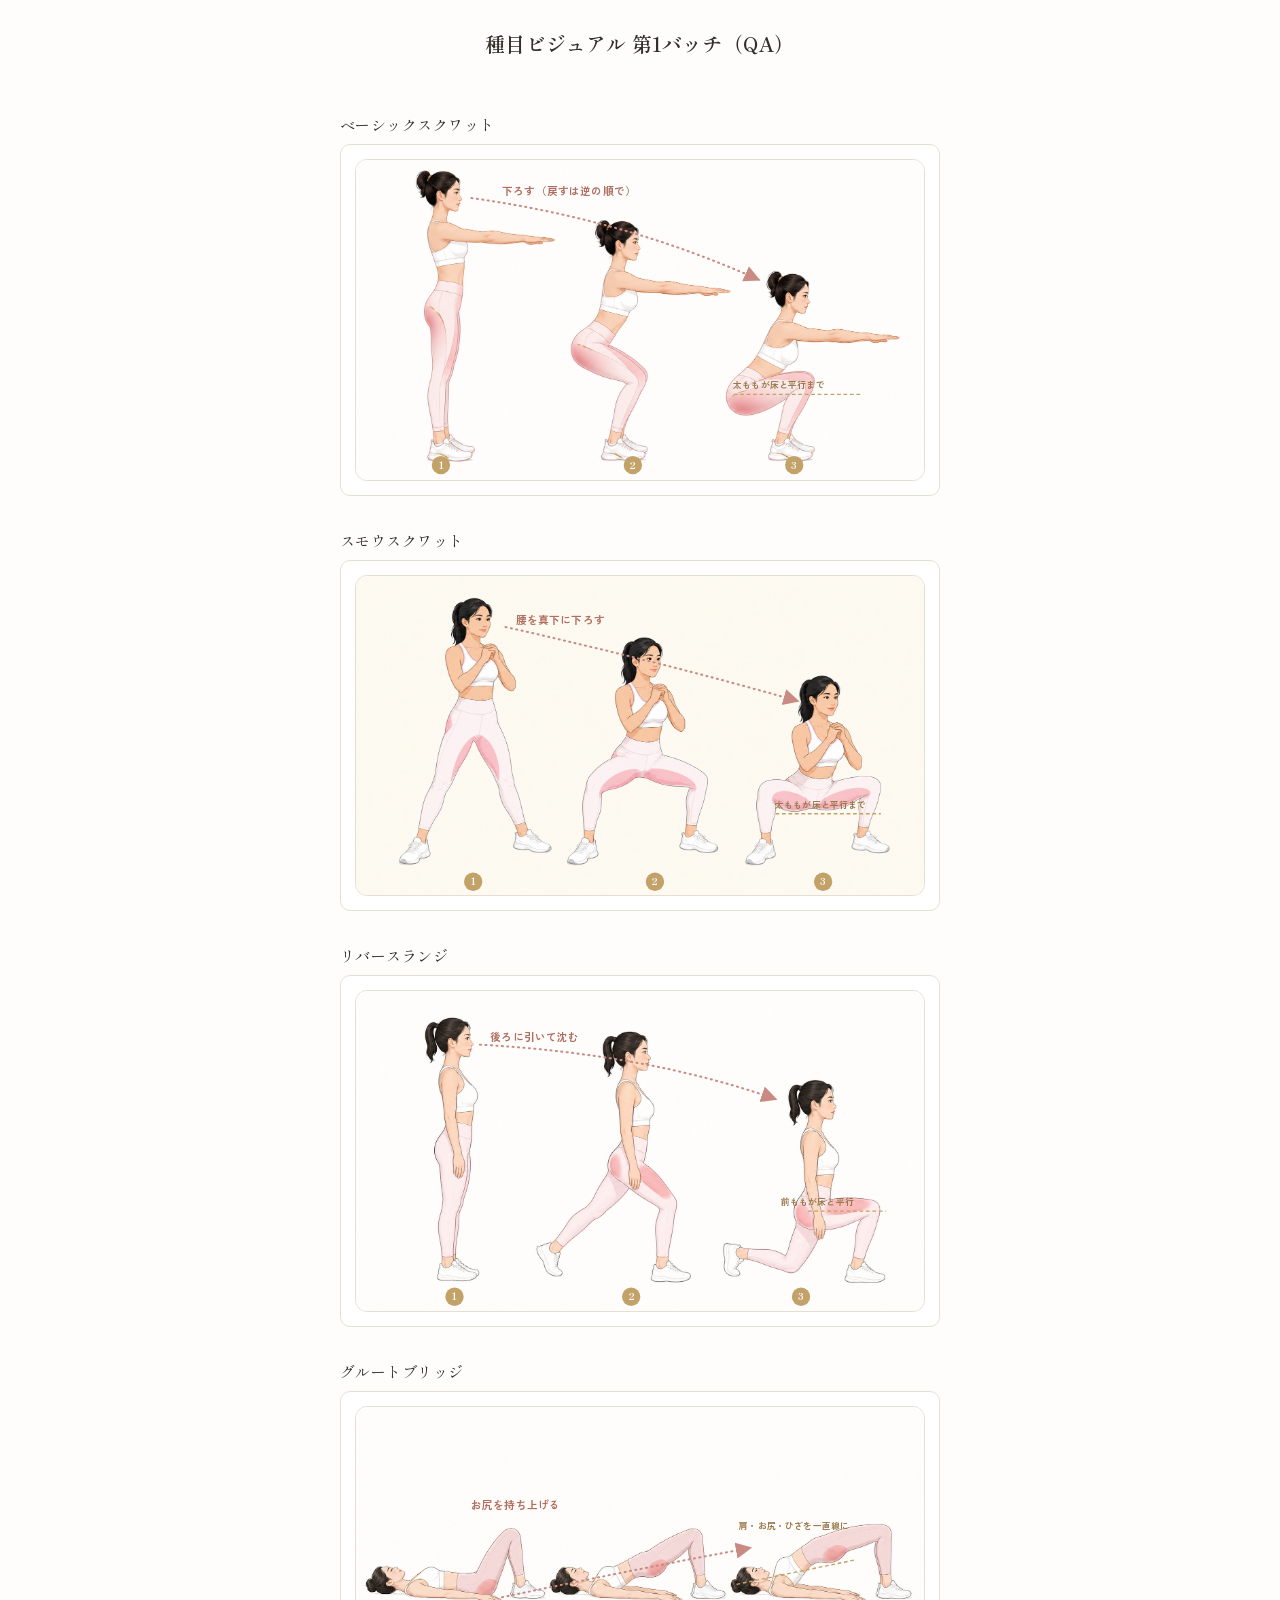
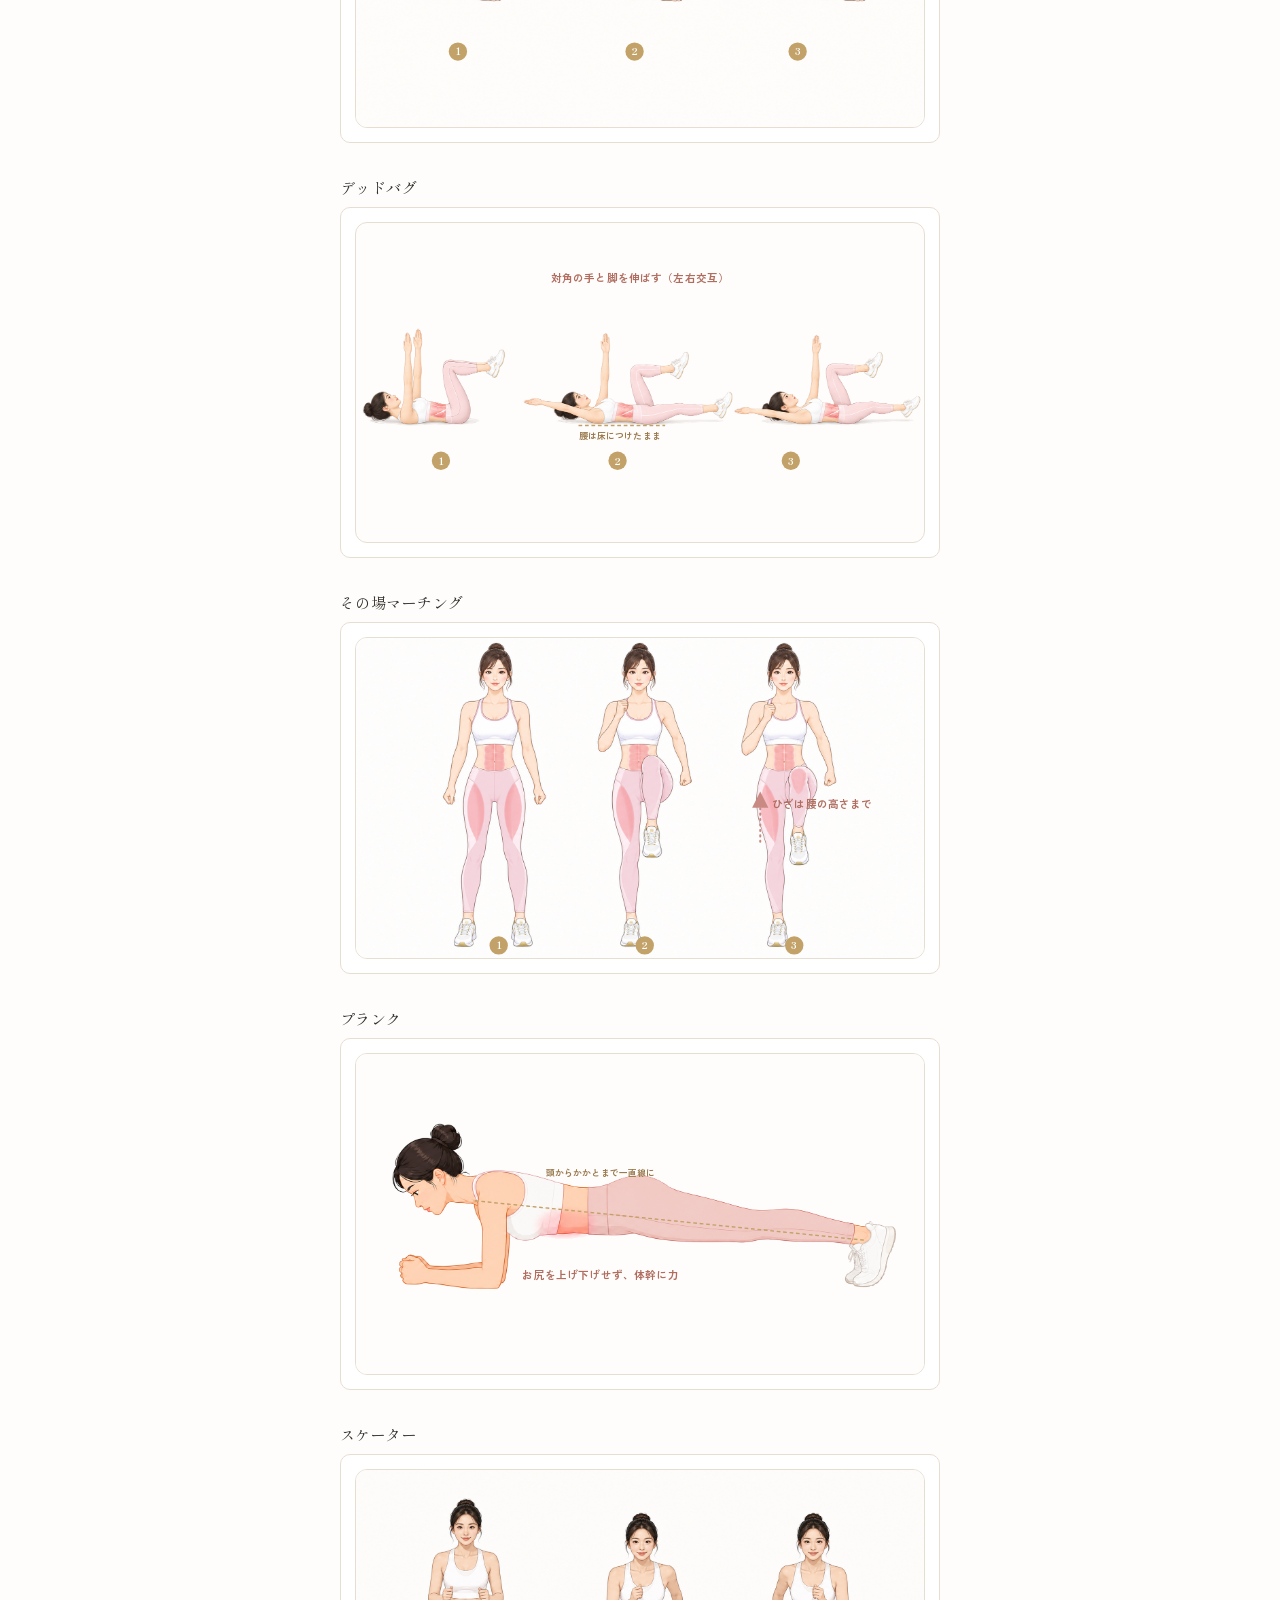
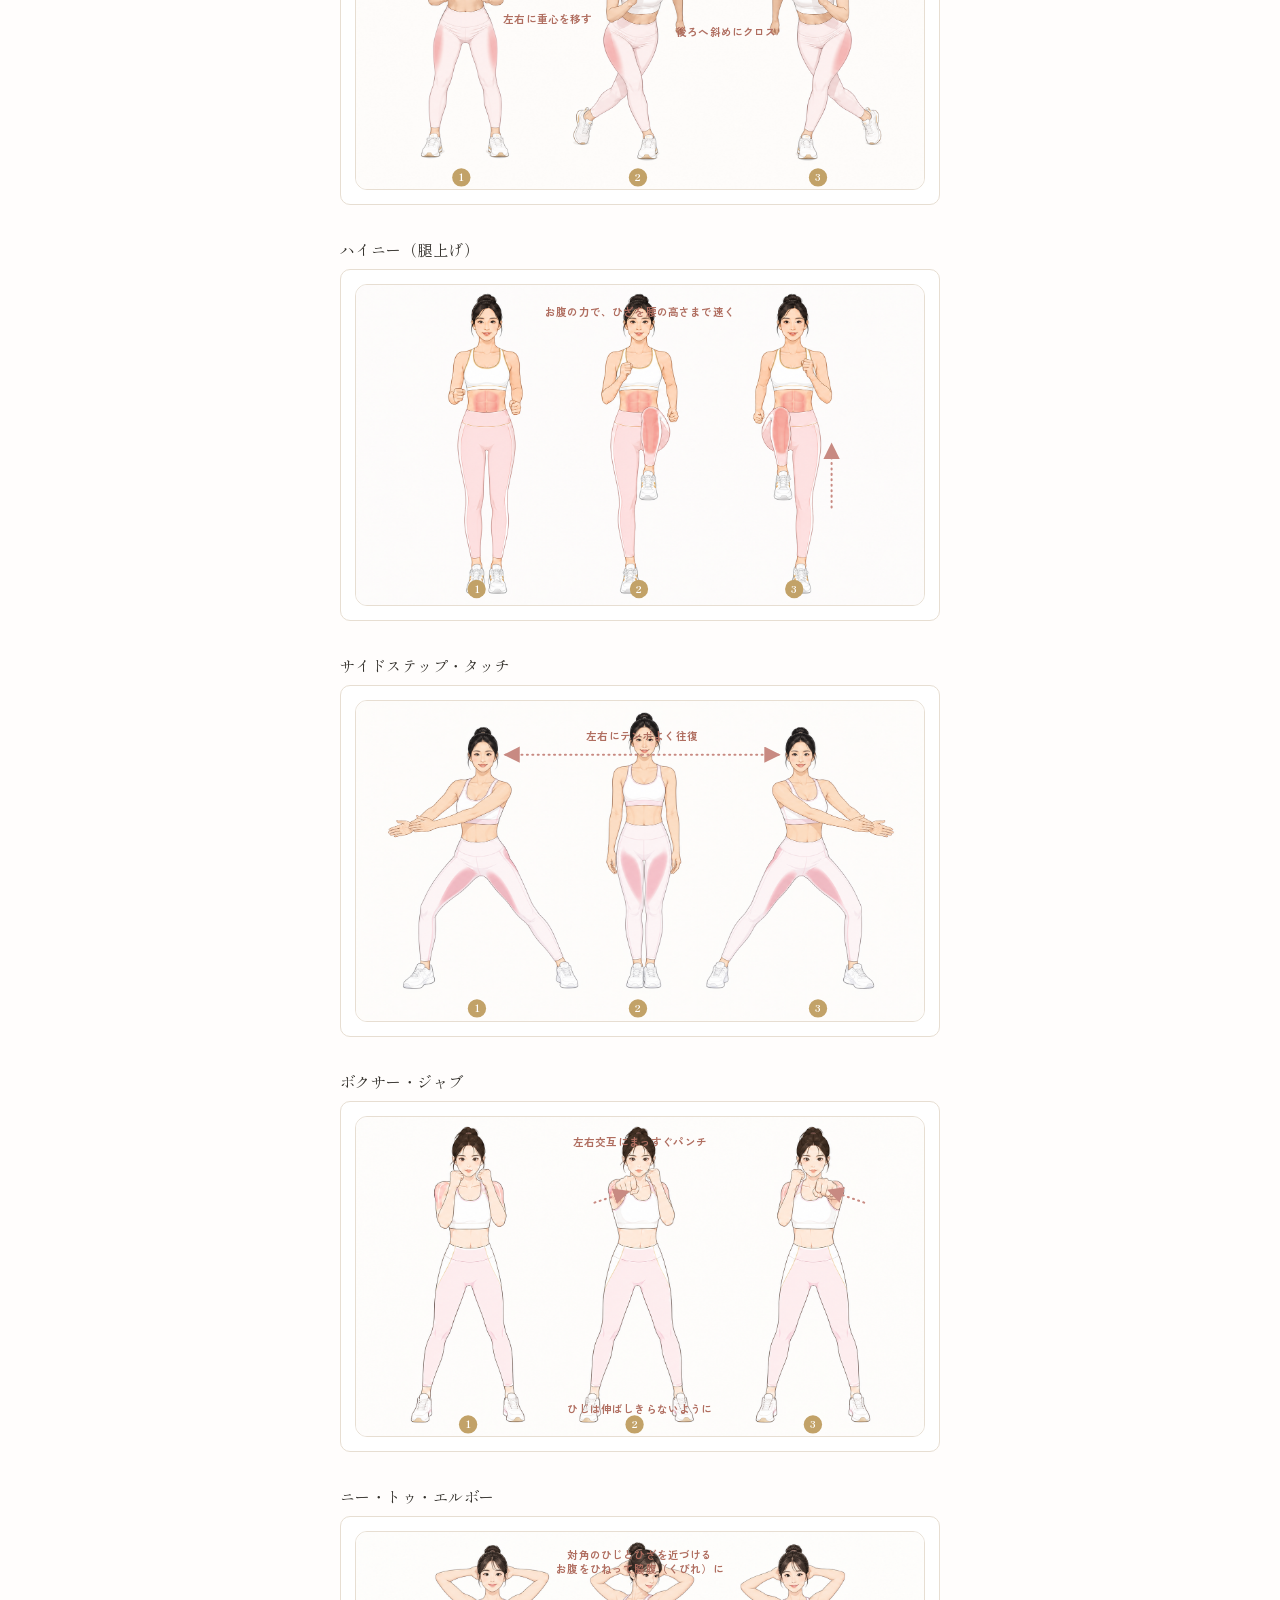
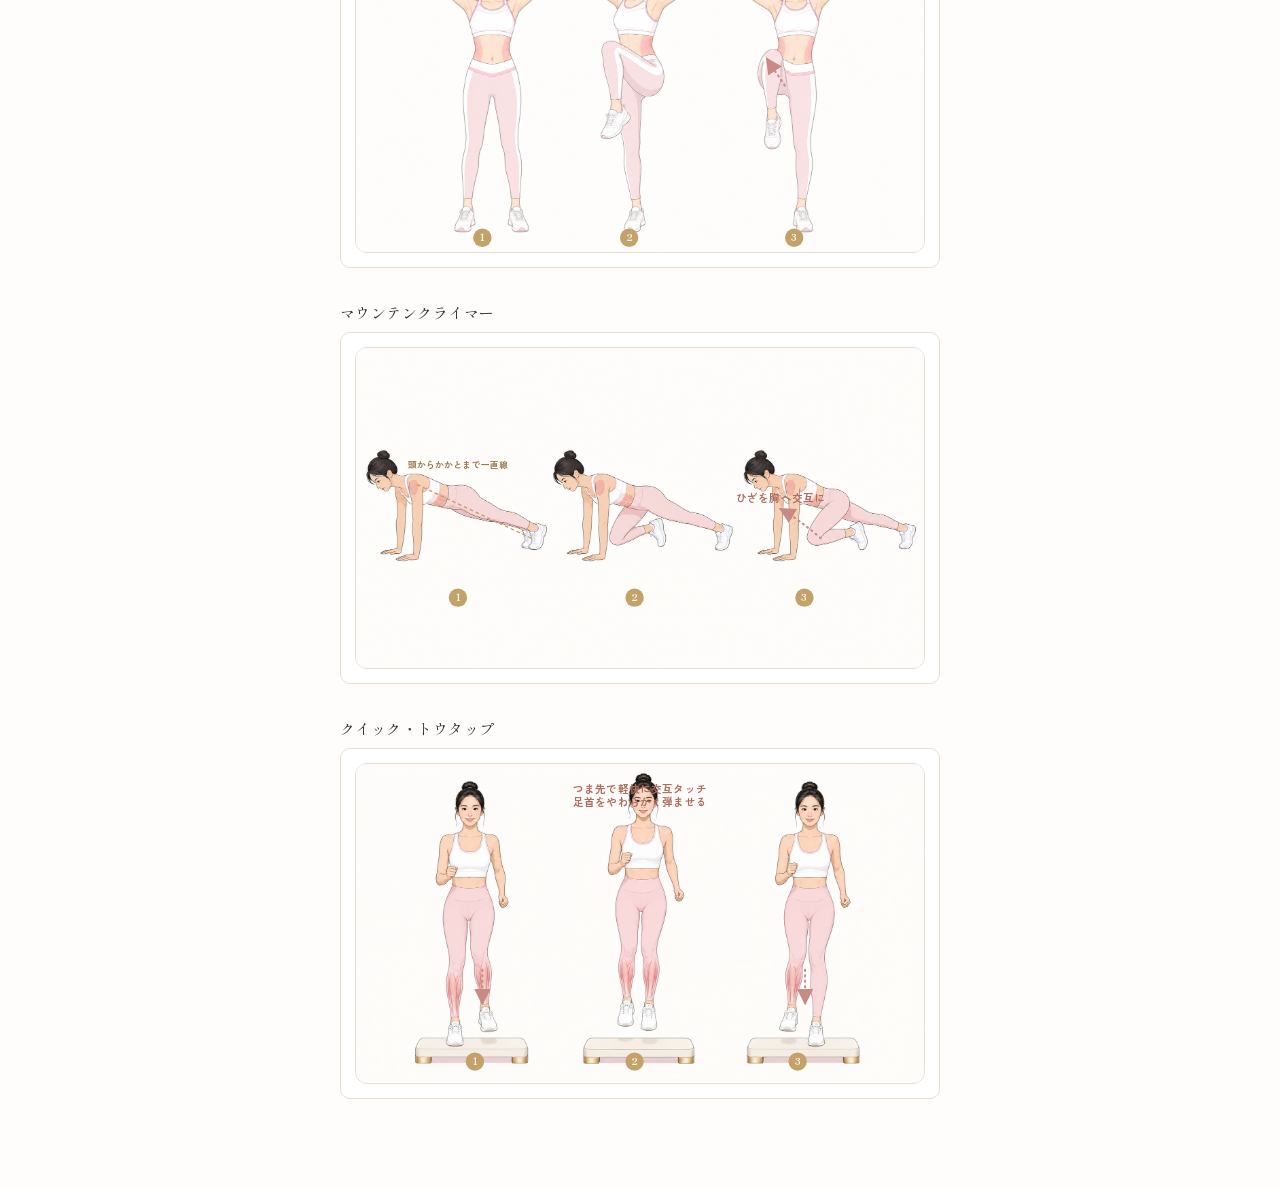
==== commit 28a30dc2: "exercise visuals batch 2: 6 cardio circuit moves (highknee/sidestep/boxer/kneeelbow/mtnclimber/toeta" ====
--- a/_ex-gallery.html
+++ b/_ex-gallery.html
@@ -21,8 +21,8 @@
   <div id="list"></div>
 </div>
 <script type="module">
-import { EX_VISUALS } from './ex-visuals.js?v=1';
-const NAME = { pt_squat_basic:'ベーシックスクワット', pt_sumo_squat:'スモウスクワット', pt_reverse_lunge:'リバースランジ', pt_glute_bridge:'グルートブリッジ', pt_plank:'プランク', pt_dead_bug:'デッドバグ', cd_march:'その場マーチング', cd_skater:'スケーター' };
+import { EX_VISUALS } from './ex-visuals.js?v=2';
+const NAME = { pt_squat_basic:'ベーシックスクワット', pt_sumo_squat:'スモウスクワット', pt_reverse_lunge:'リバースランジ', pt_glute_bridge:'グルートブリッジ', pt_plank:'プランク', pt_dead_bug:'デッドバグ', cd_march:'その場マーチング', cd_skater:'スケーター', cd_highknee:'ハイニー（腿上げ）', cd_sidestep:'サイドステップ・タッチ', cd_boxer:'ボクサー・ジャブ', cd_kneeelbow:'ニー・トゥ・エルボー', cd_mtnclimber:'マウンテンクライマー', cd_toetap:'クイック・トウタップ' };
 const list = document.getElementById('list');
 for (const [id, v] of Object.entries(EX_VISUALS)) {
   const d = document.createElement('div');
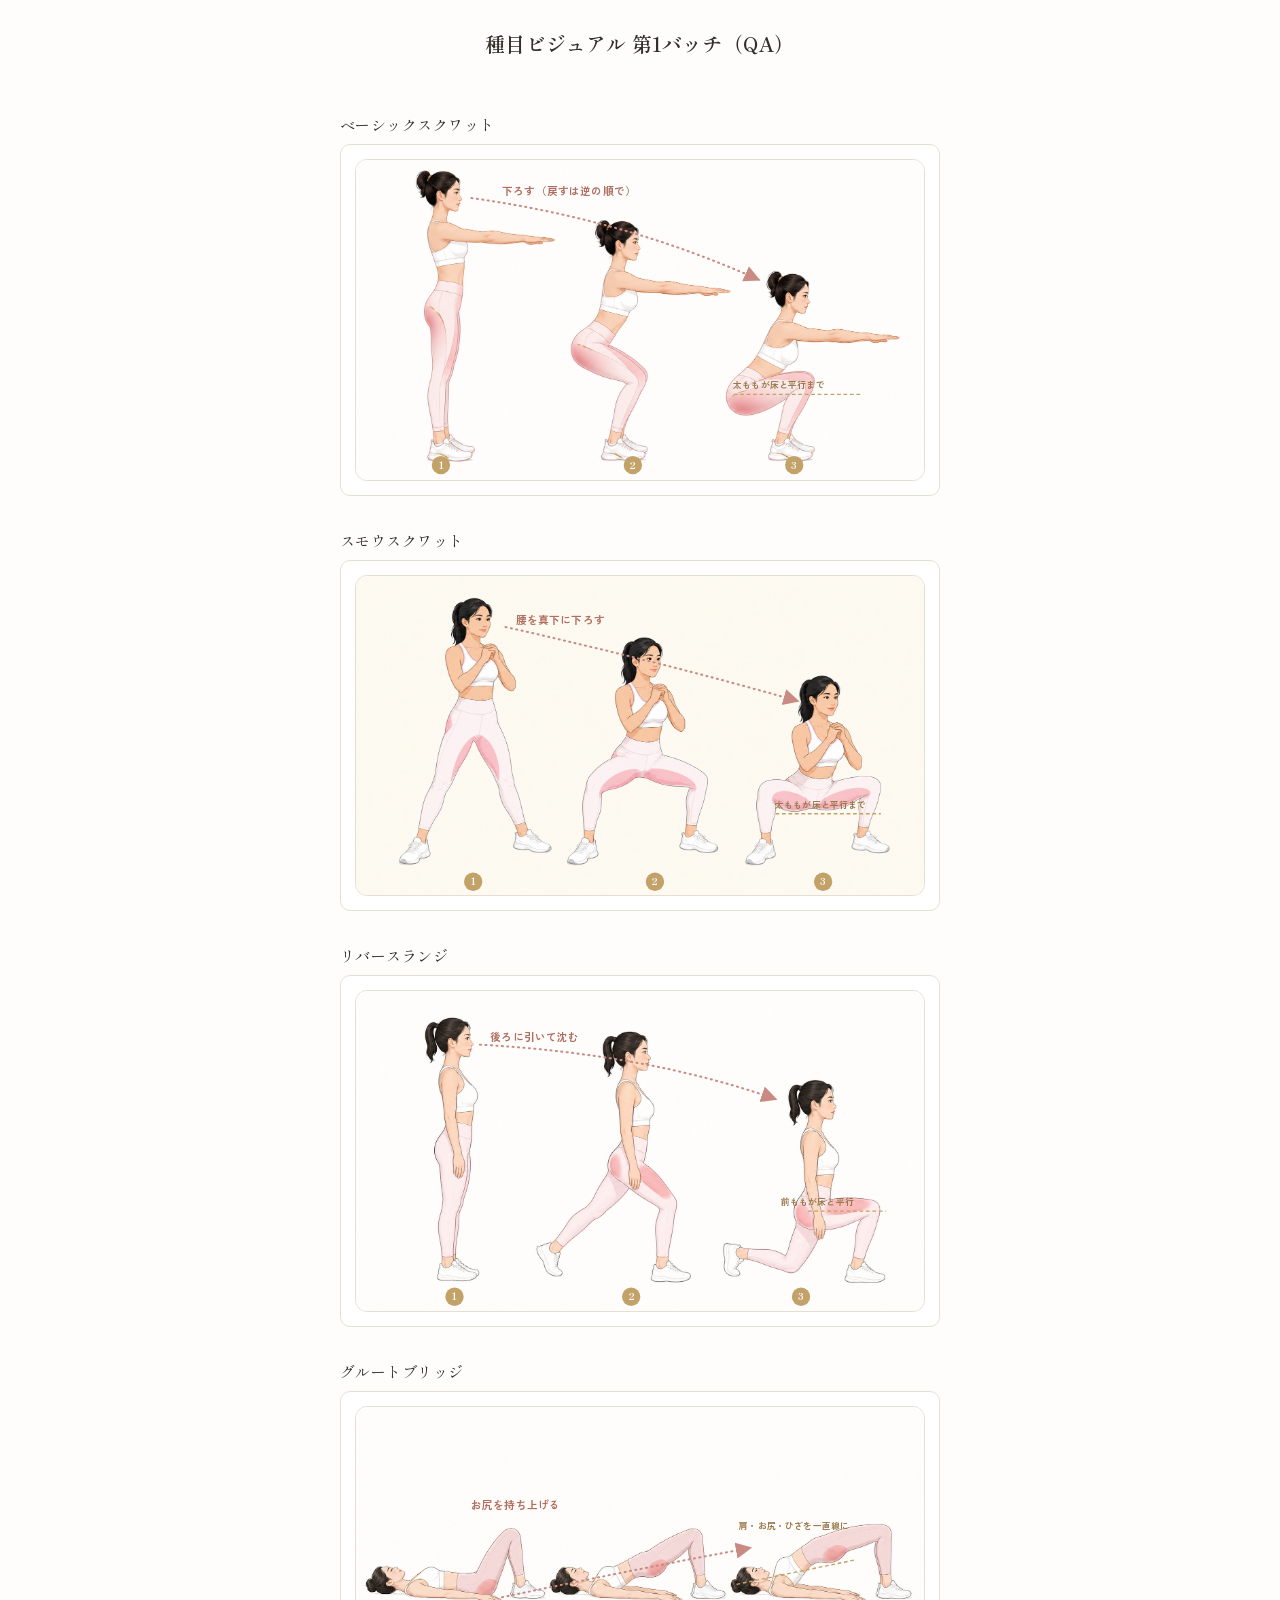
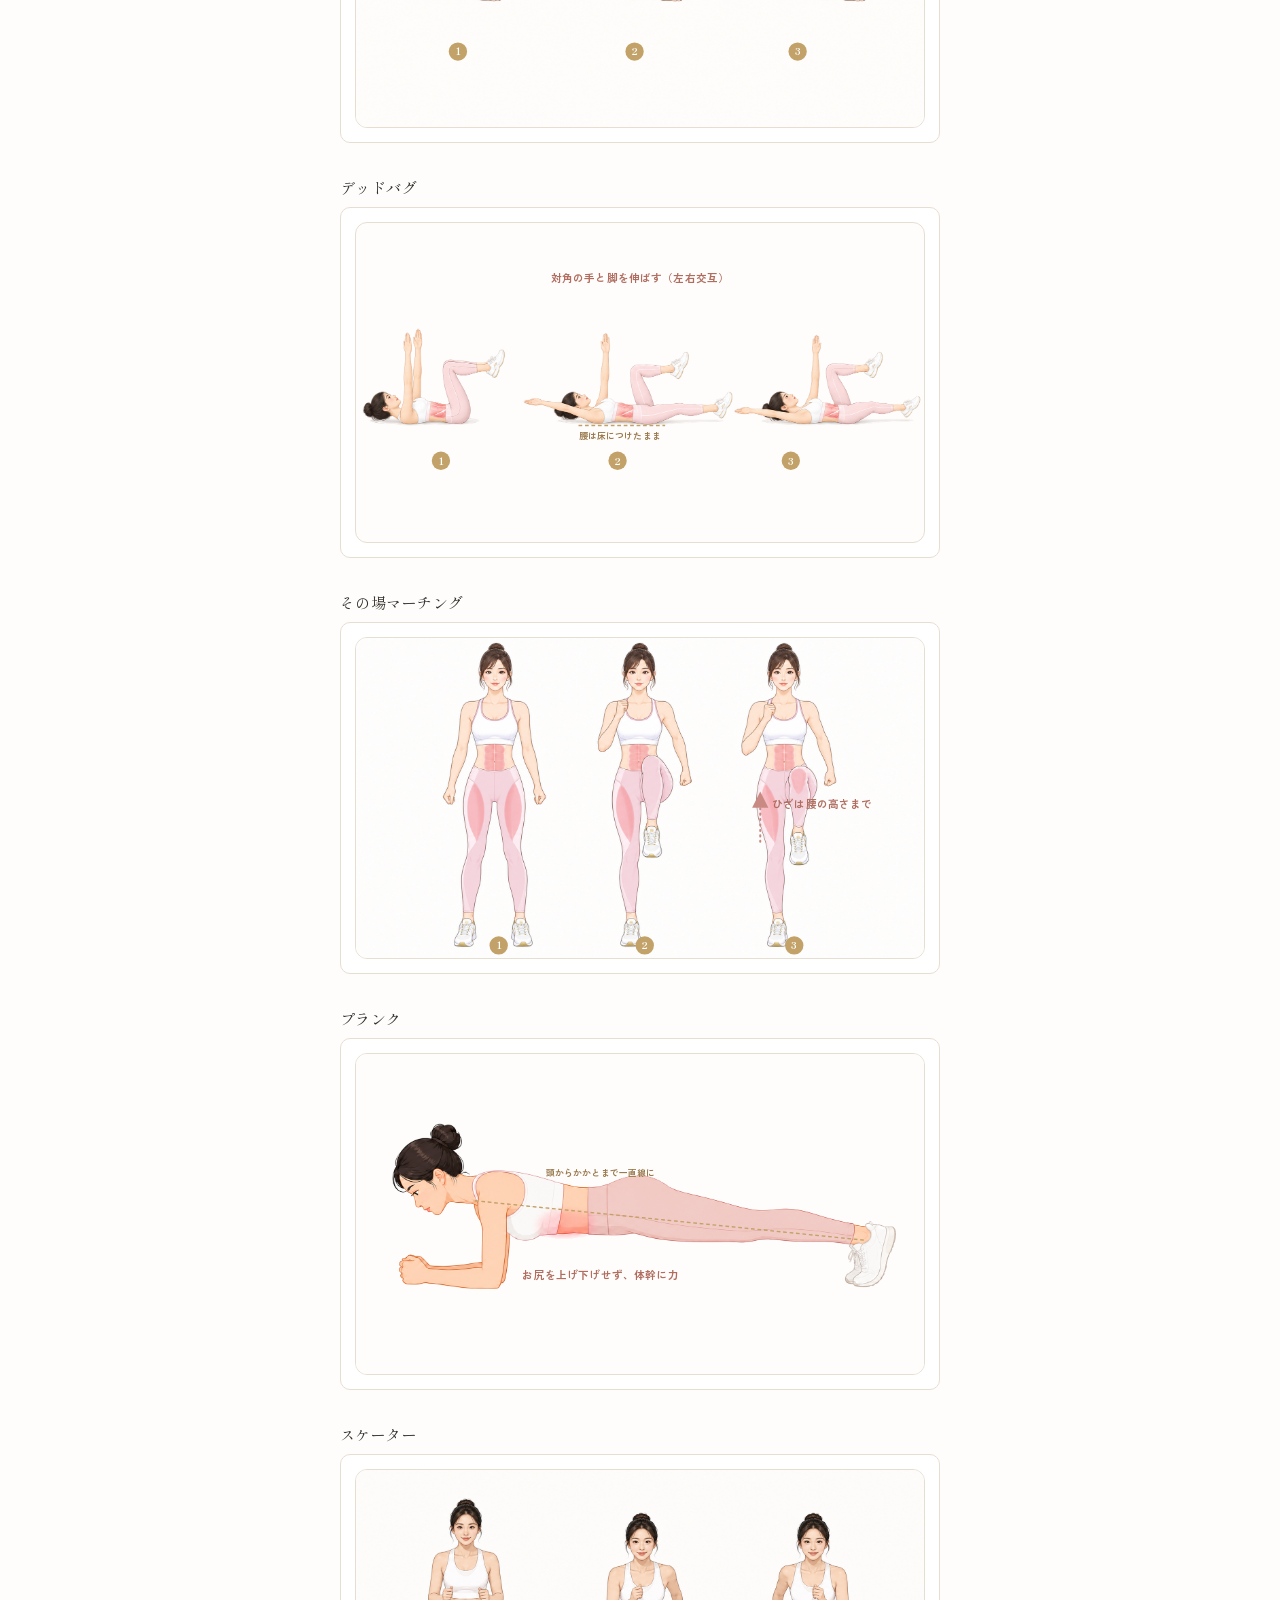
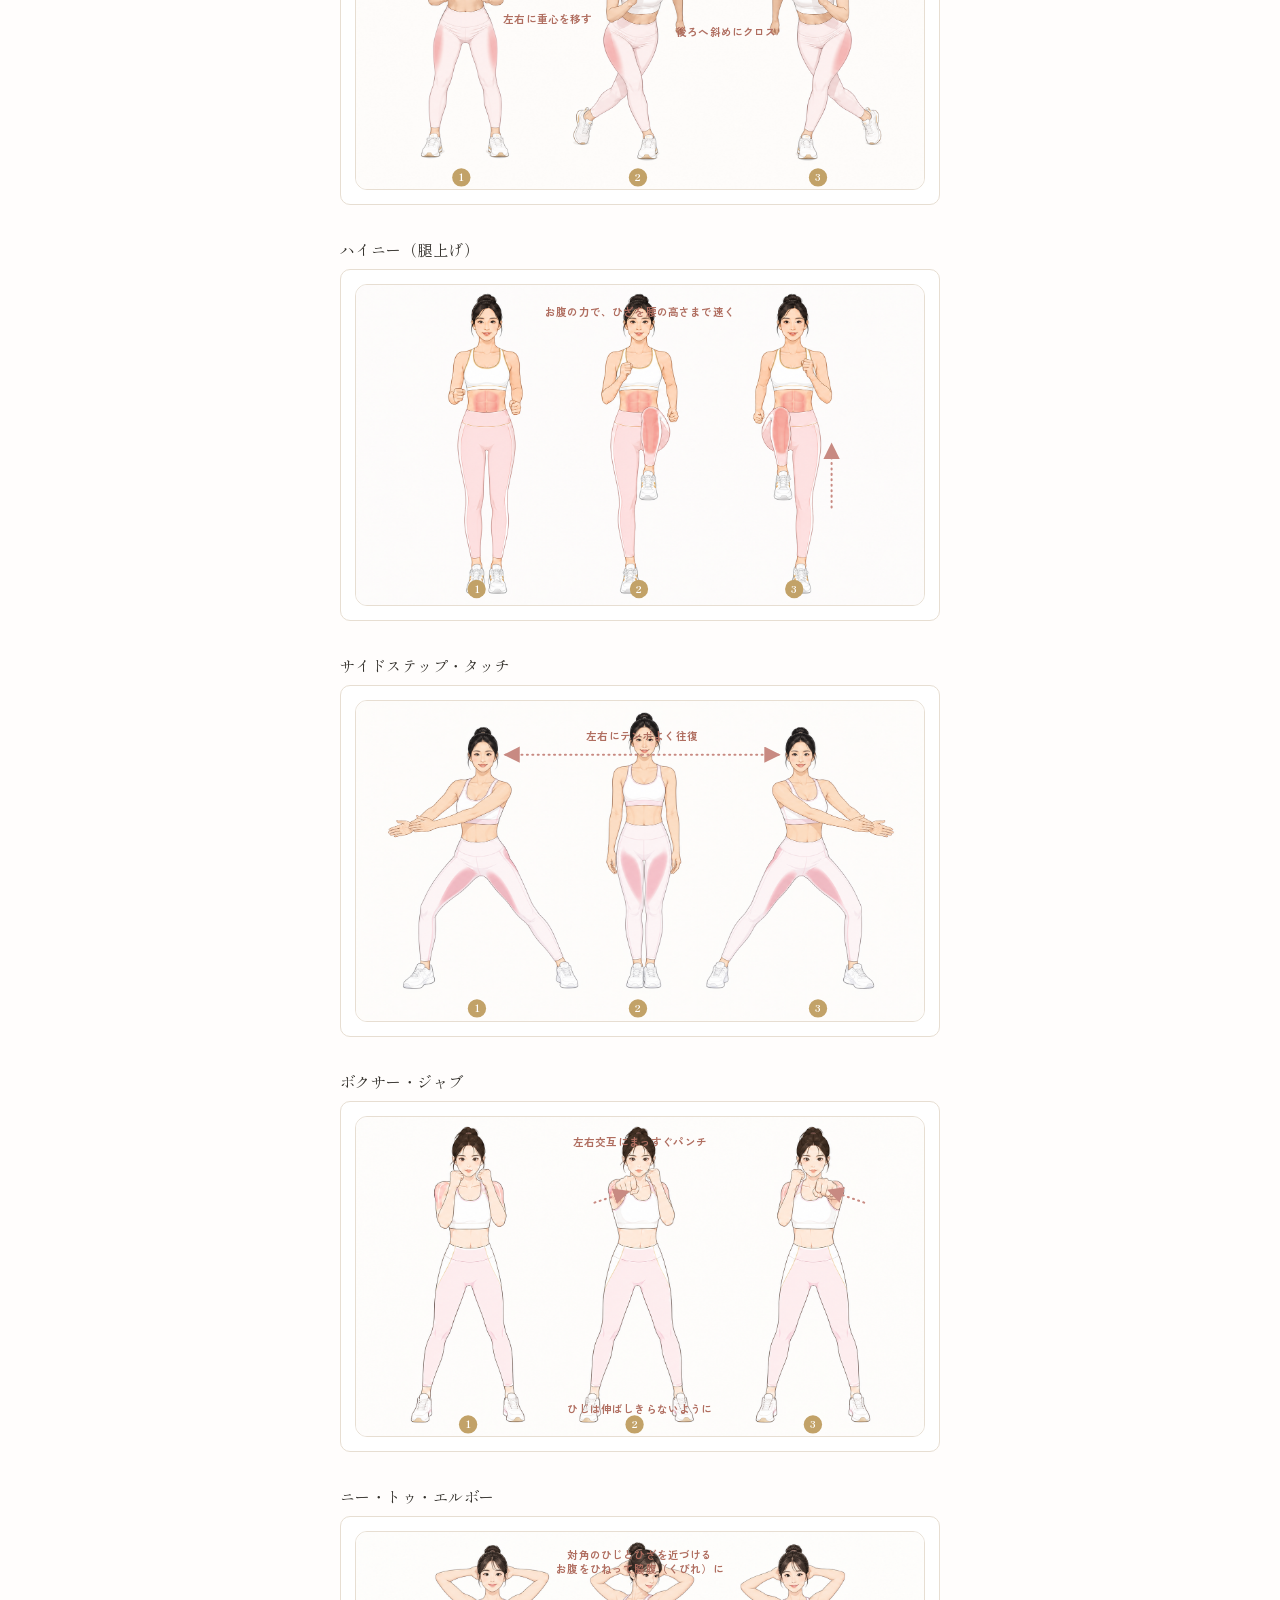
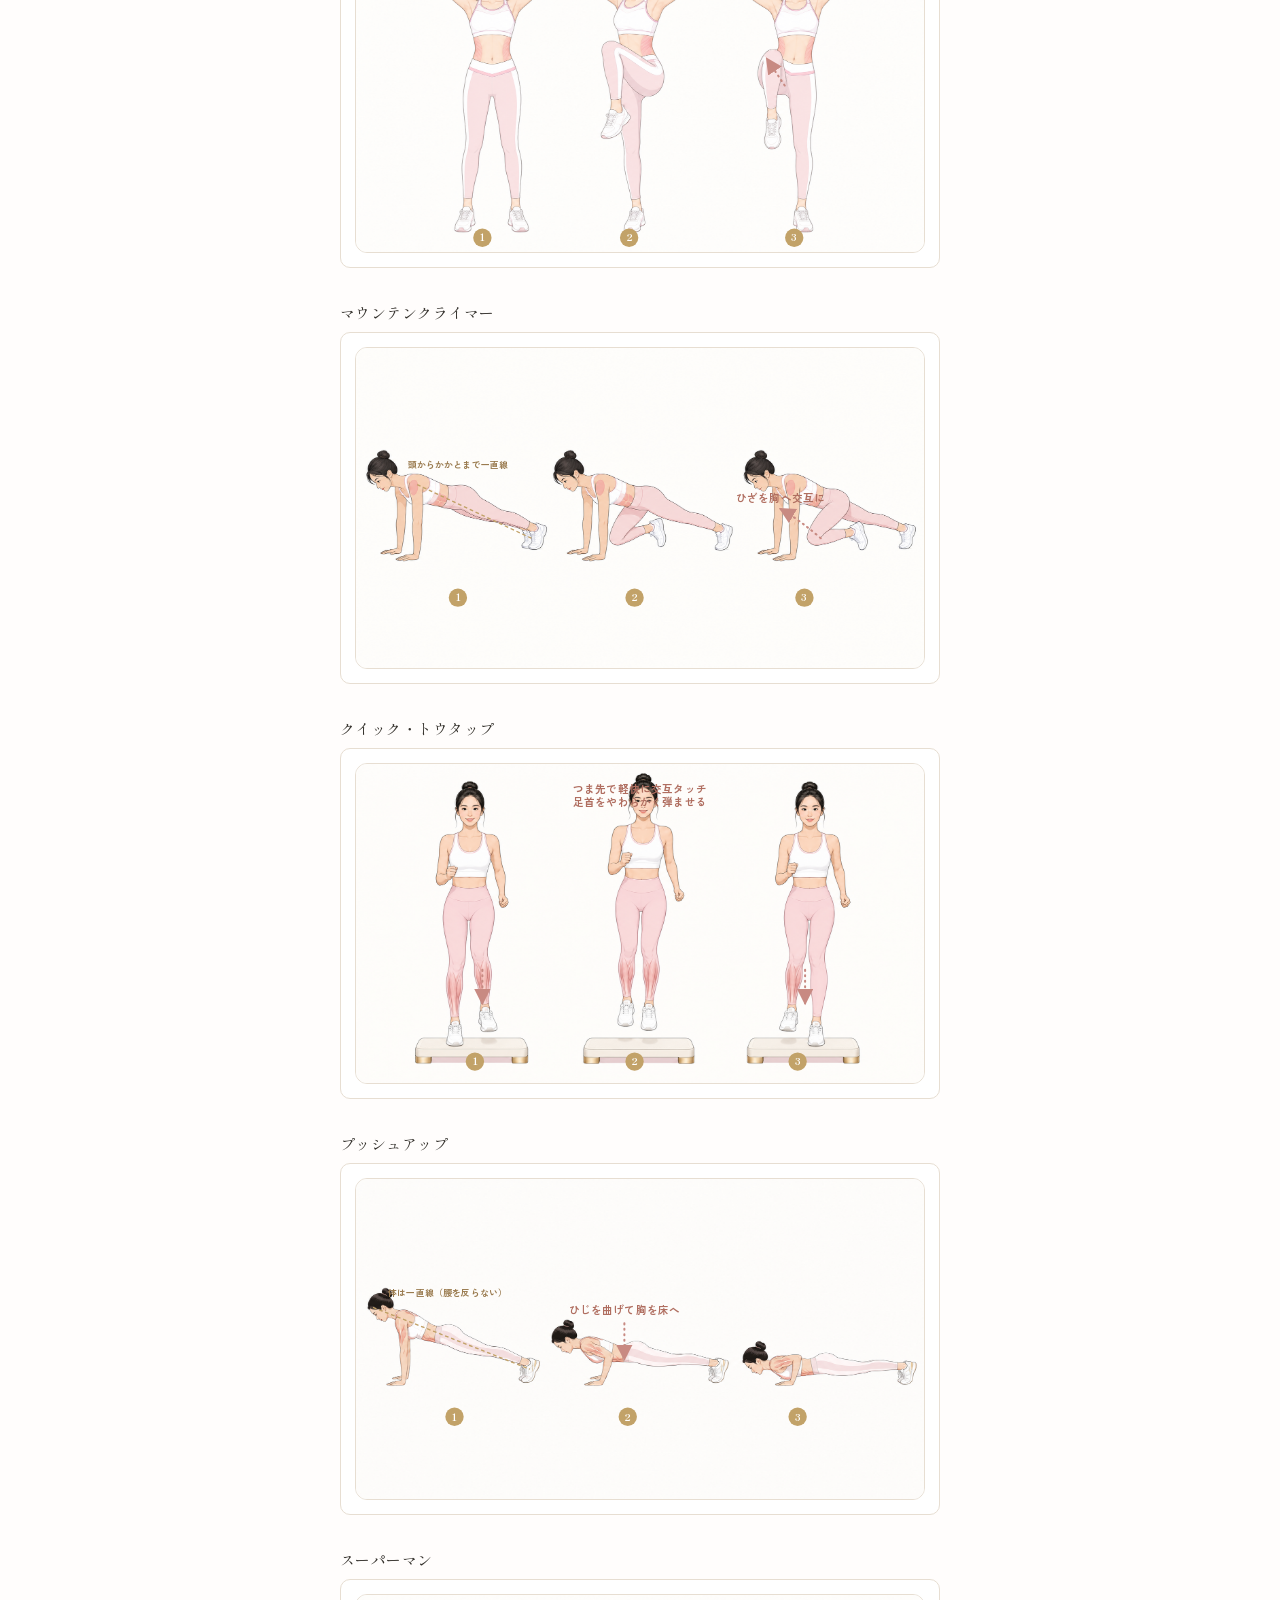
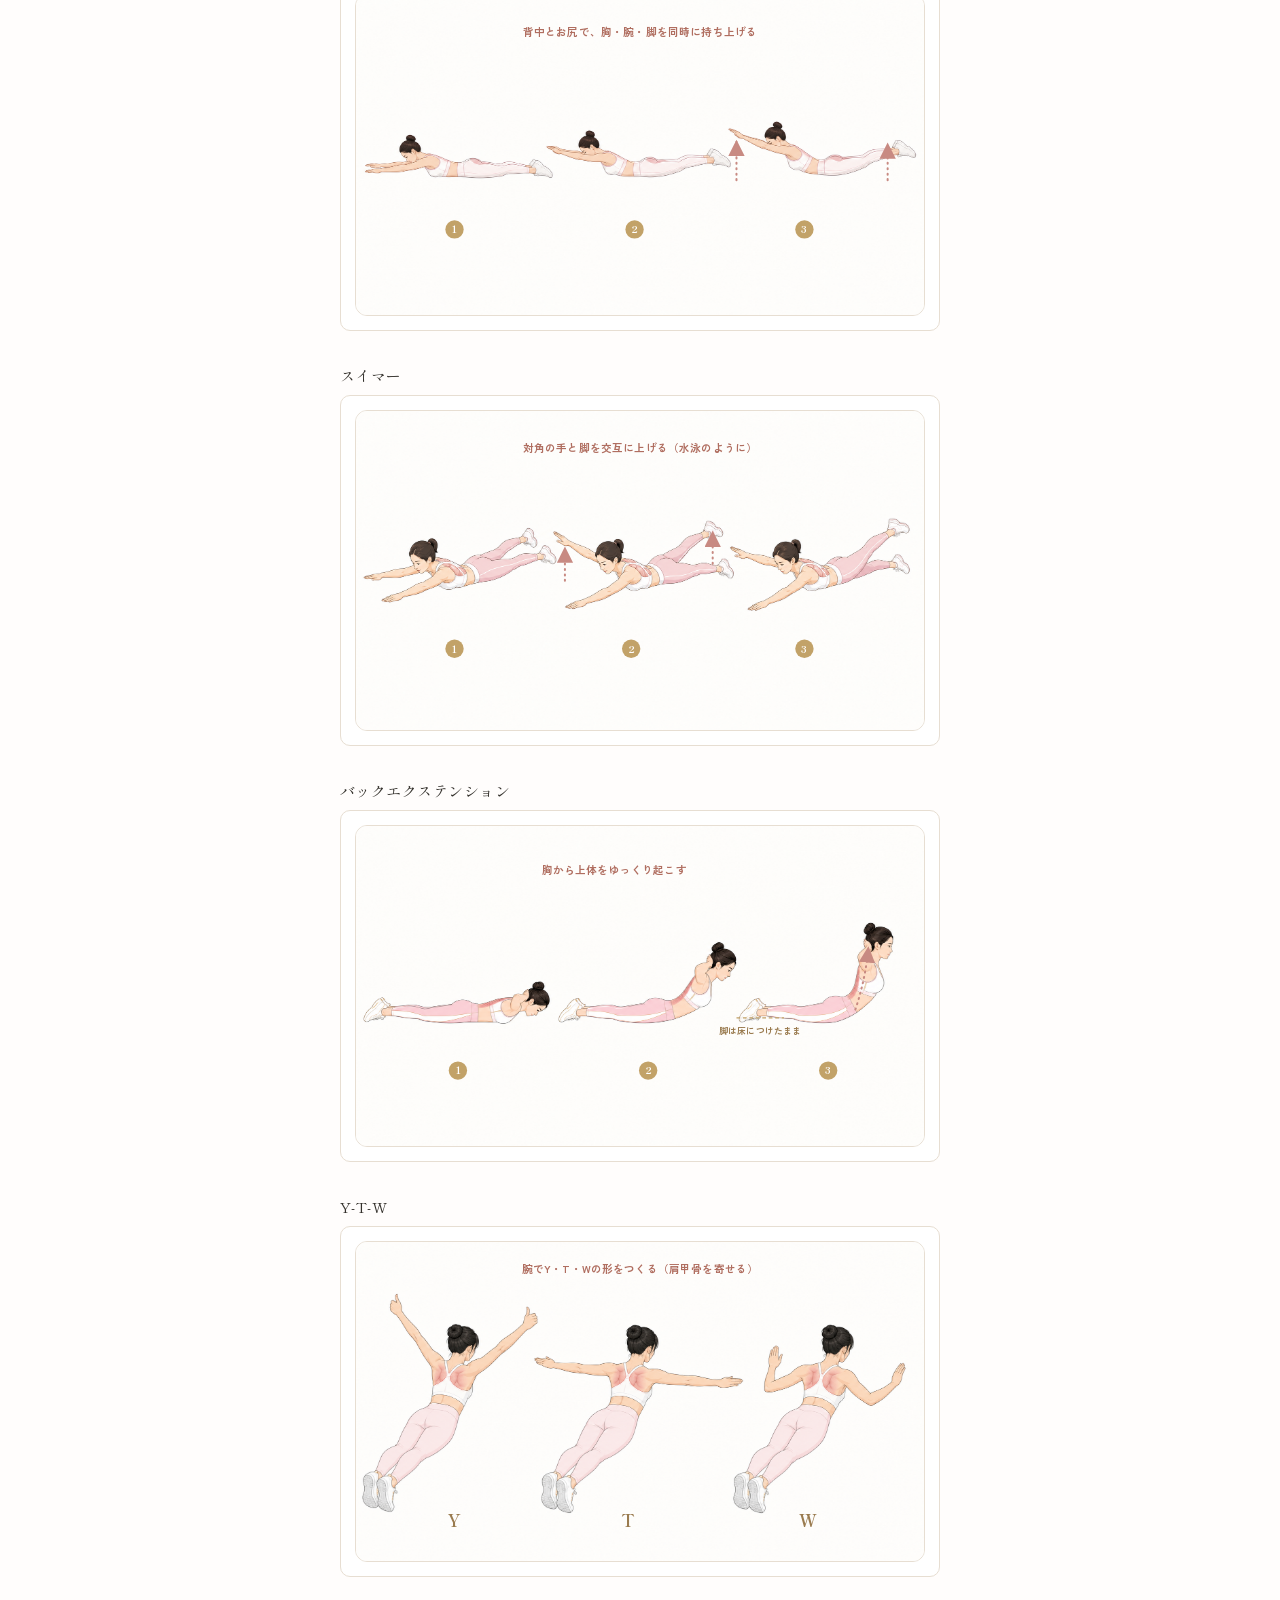
==== commit 356eb853: "exercise visuals batch 3 (5/6): back & chest strength - pushup / superman / swimmer / back_extension" ====
--- a/_ex-gallery.html
+++ b/_ex-gallery.html
@@ -21,8 +21,8 @@
   <div id="list"></div>
 </div>
 <script type="module">
-import { EX_VISUALS } from './ex-visuals.js?v=2';
-const NAME = { pt_squat_basic:'ベーシックスクワット', pt_sumo_squat:'スモウスクワット', pt_reverse_lunge:'リバースランジ', pt_glute_bridge:'グルートブリッジ', pt_plank:'プランク', pt_dead_bug:'デッドバグ', cd_march:'その場マーチング', cd_skater:'スケーター', cd_highknee:'ハイニー（腿上げ）', cd_sidestep:'サイドステップ・タッチ', cd_boxer:'ボクサー・ジャブ', cd_kneeelbow:'ニー・トゥ・エルボー', cd_mtnclimber:'マウンテンクライマー', cd_toetap:'クイック・トウタップ' };
+import { EX_VISUALS } from './ex-visuals.js?v=3';
+const NAME = { pt_squat_basic:'ベーシックスクワット', pt_sumo_squat:'スモウスクワット', pt_reverse_lunge:'リバースランジ', pt_glute_bridge:'グルートブリッジ', pt_plank:'プランク', pt_dead_bug:'デッドバグ', cd_march:'その場マーチング', cd_skater:'スケーター', cd_highknee:'ハイニー（腿上げ）', cd_sidestep:'サイドステップ・タッチ', cd_boxer:'ボクサー・ジャブ', cd_kneeelbow:'ニー・トゥ・エルボー', cd_mtnclimber:'マウンテンクライマー', cd_toetap:'クイック・トウタップ', pt_pushup:'プッシュアップ', pt_superman:'スーパーマン', pt_swimmer:'スイマー', pt_back_extension:'バックエクステンション', pt_y_t_w:'Y-T-W' };
 const list = document.getElementById('list');
 for (const [id, v] of Object.entries(EX_VISUALS)) {
   const d = document.createElement('div');
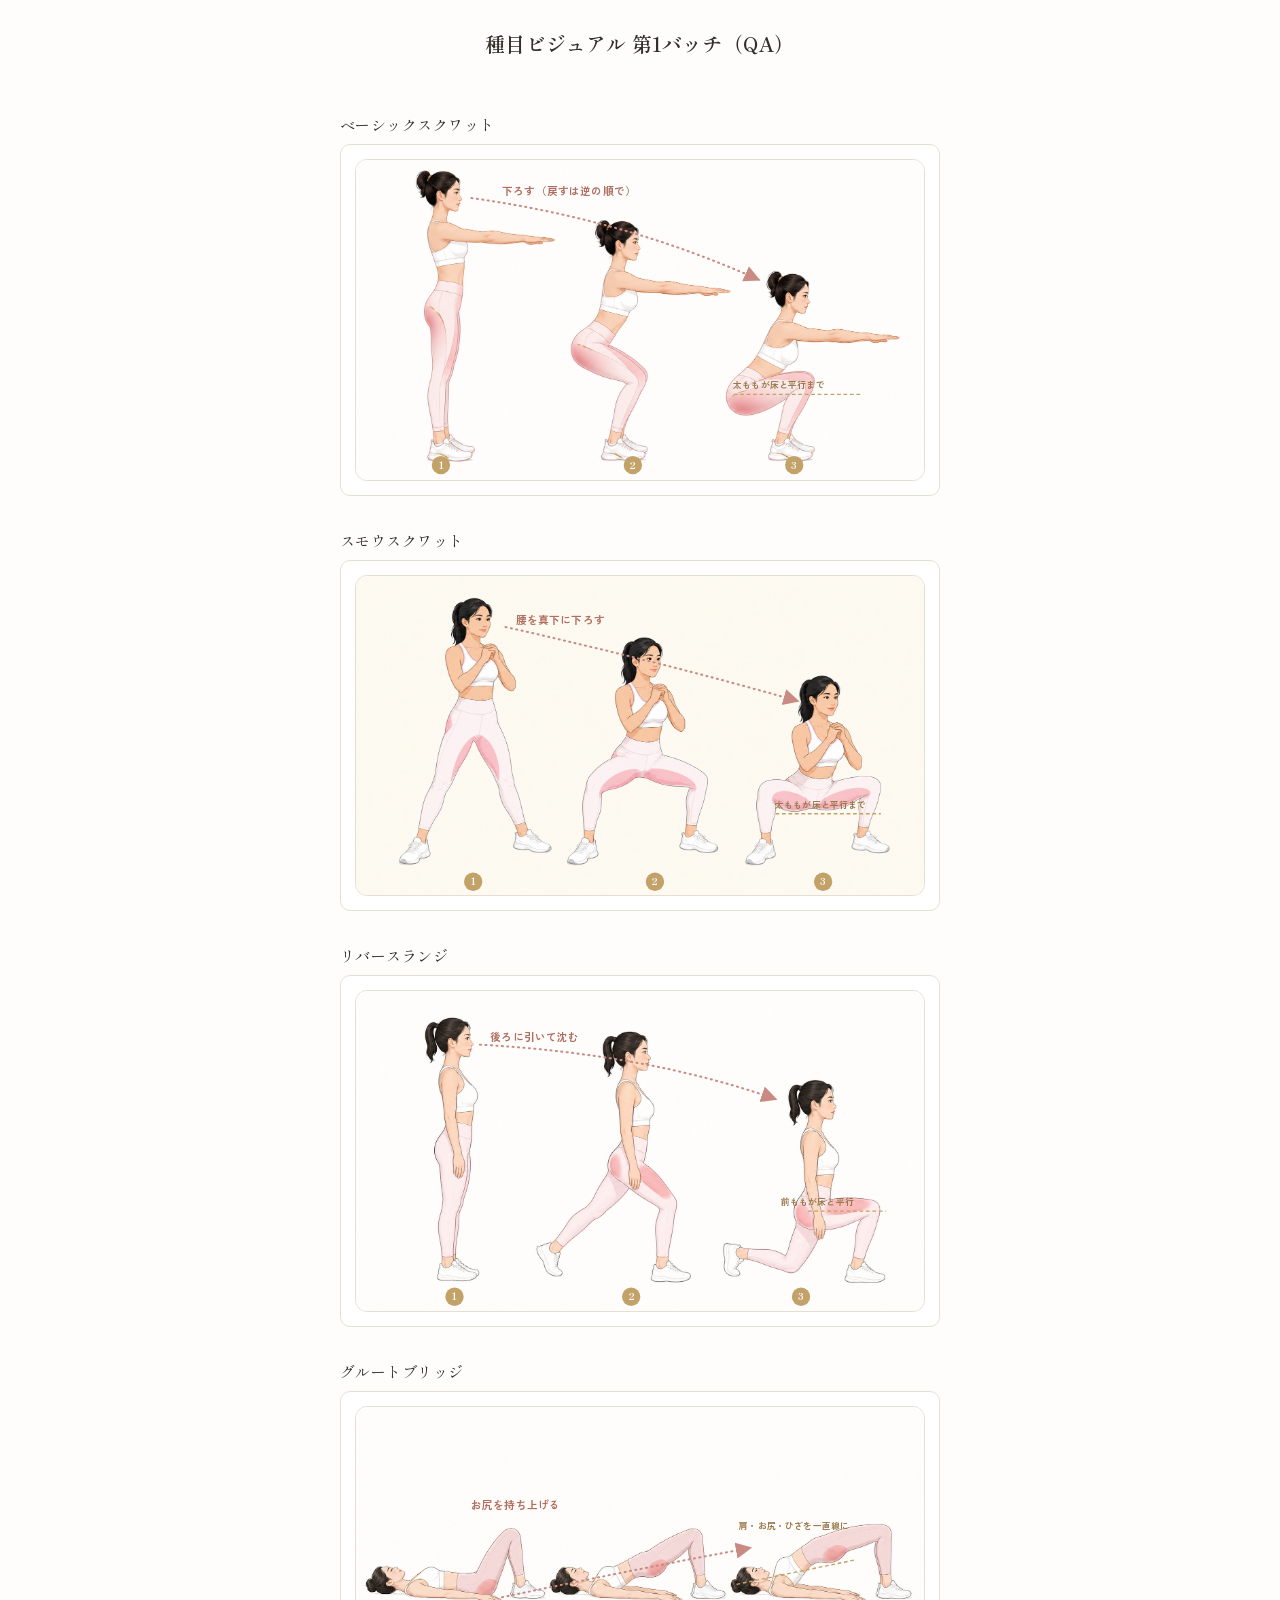
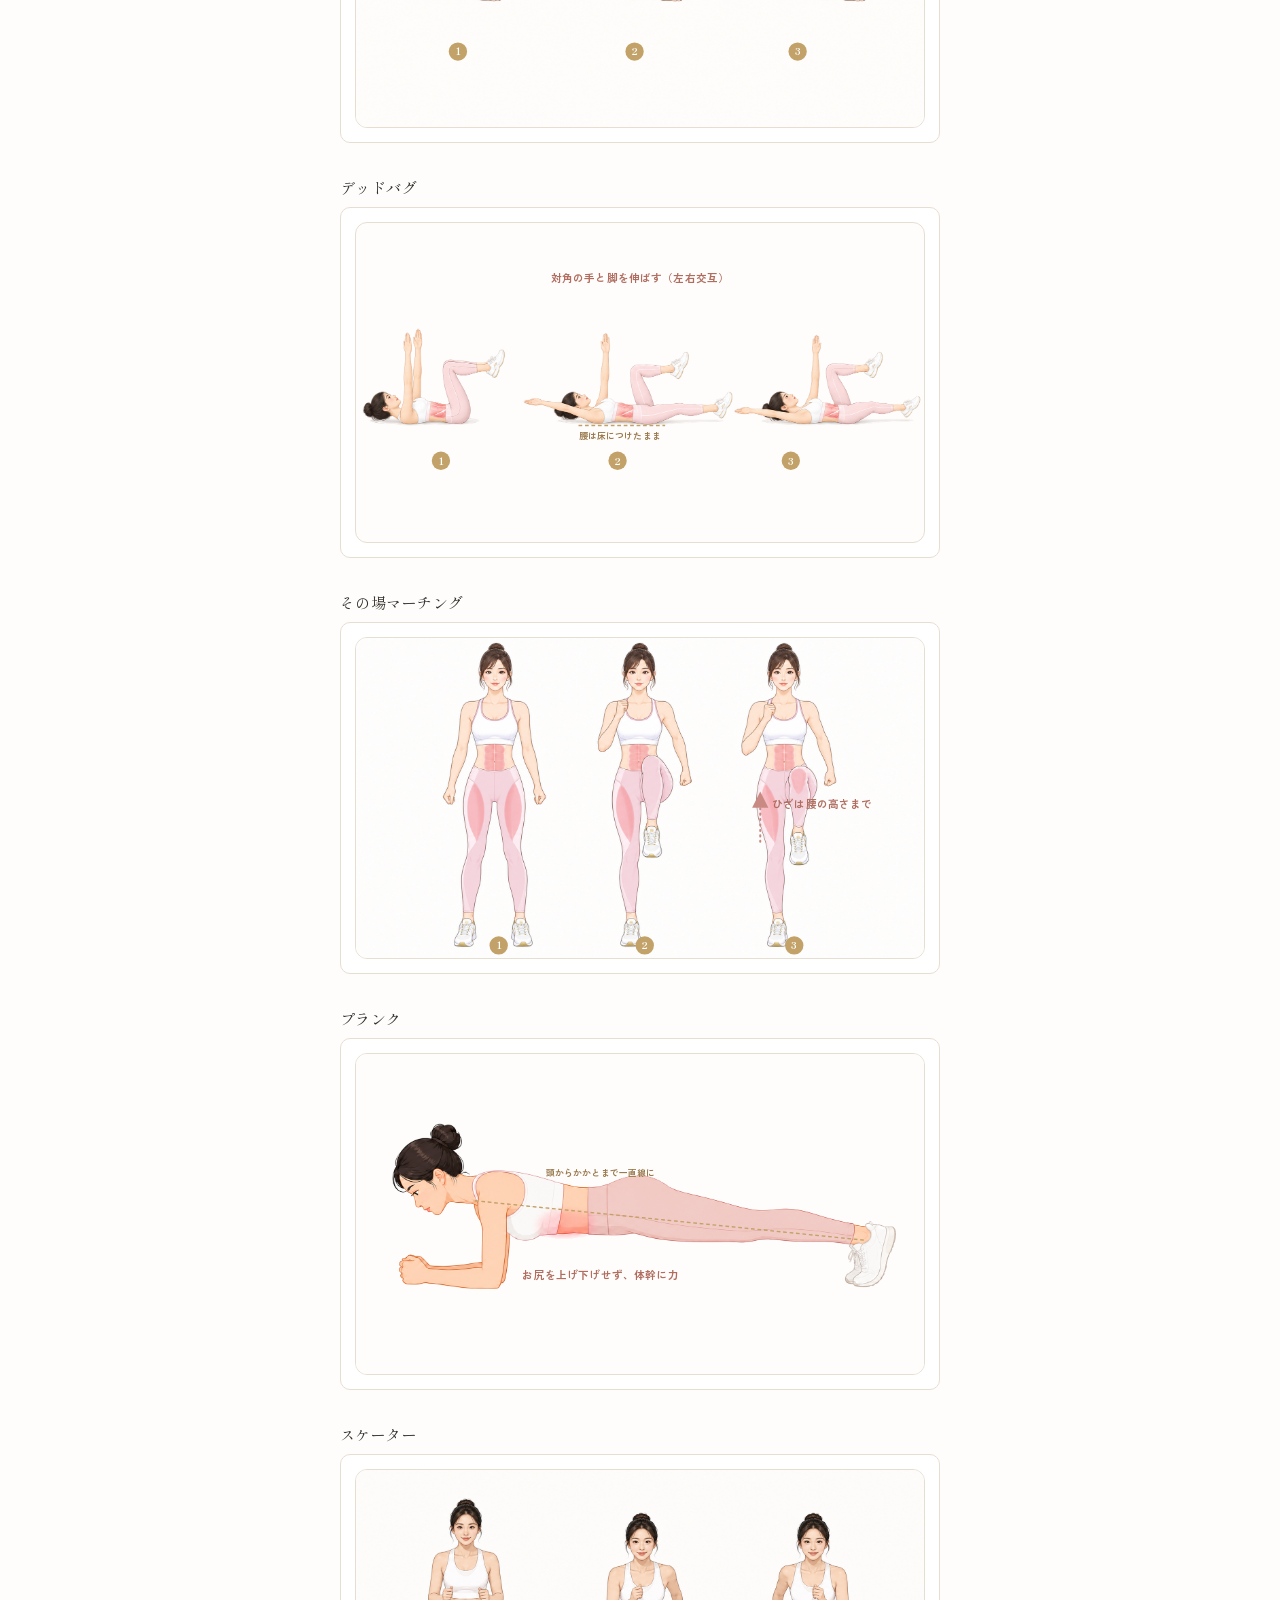
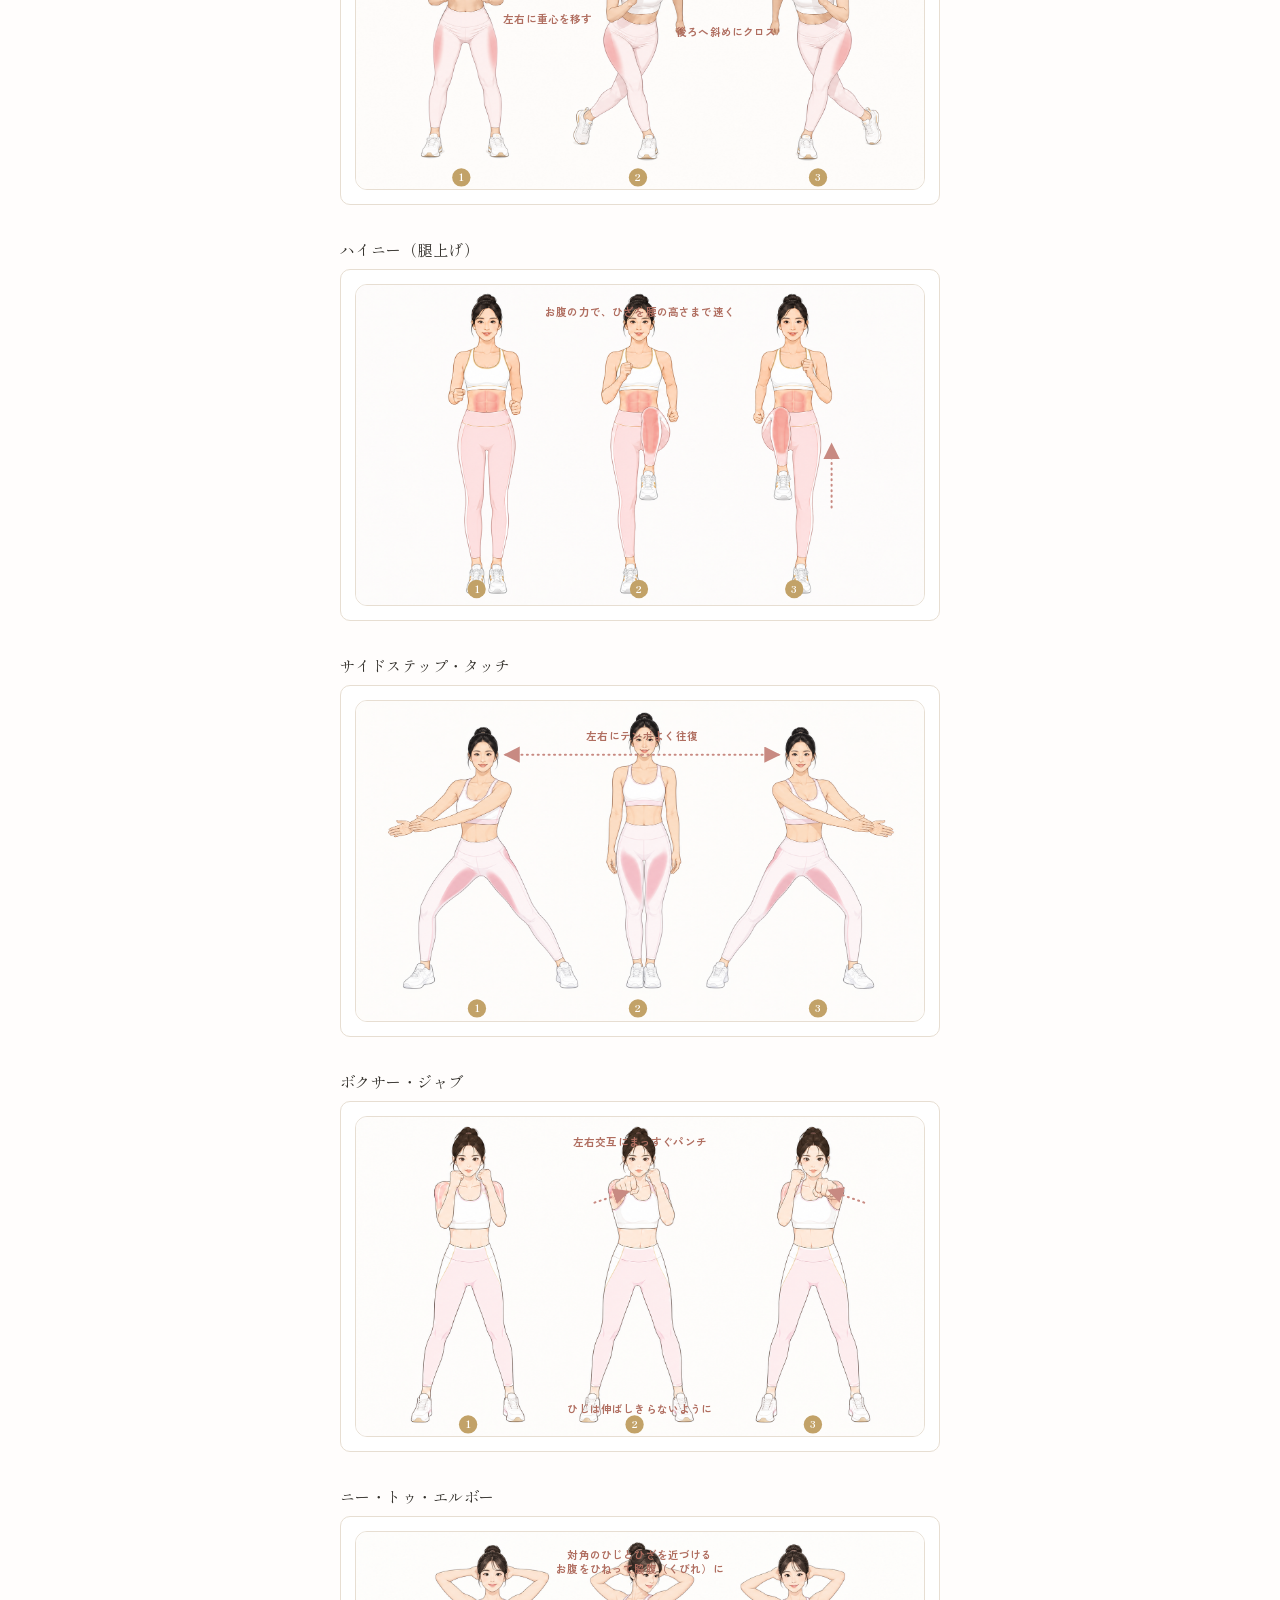
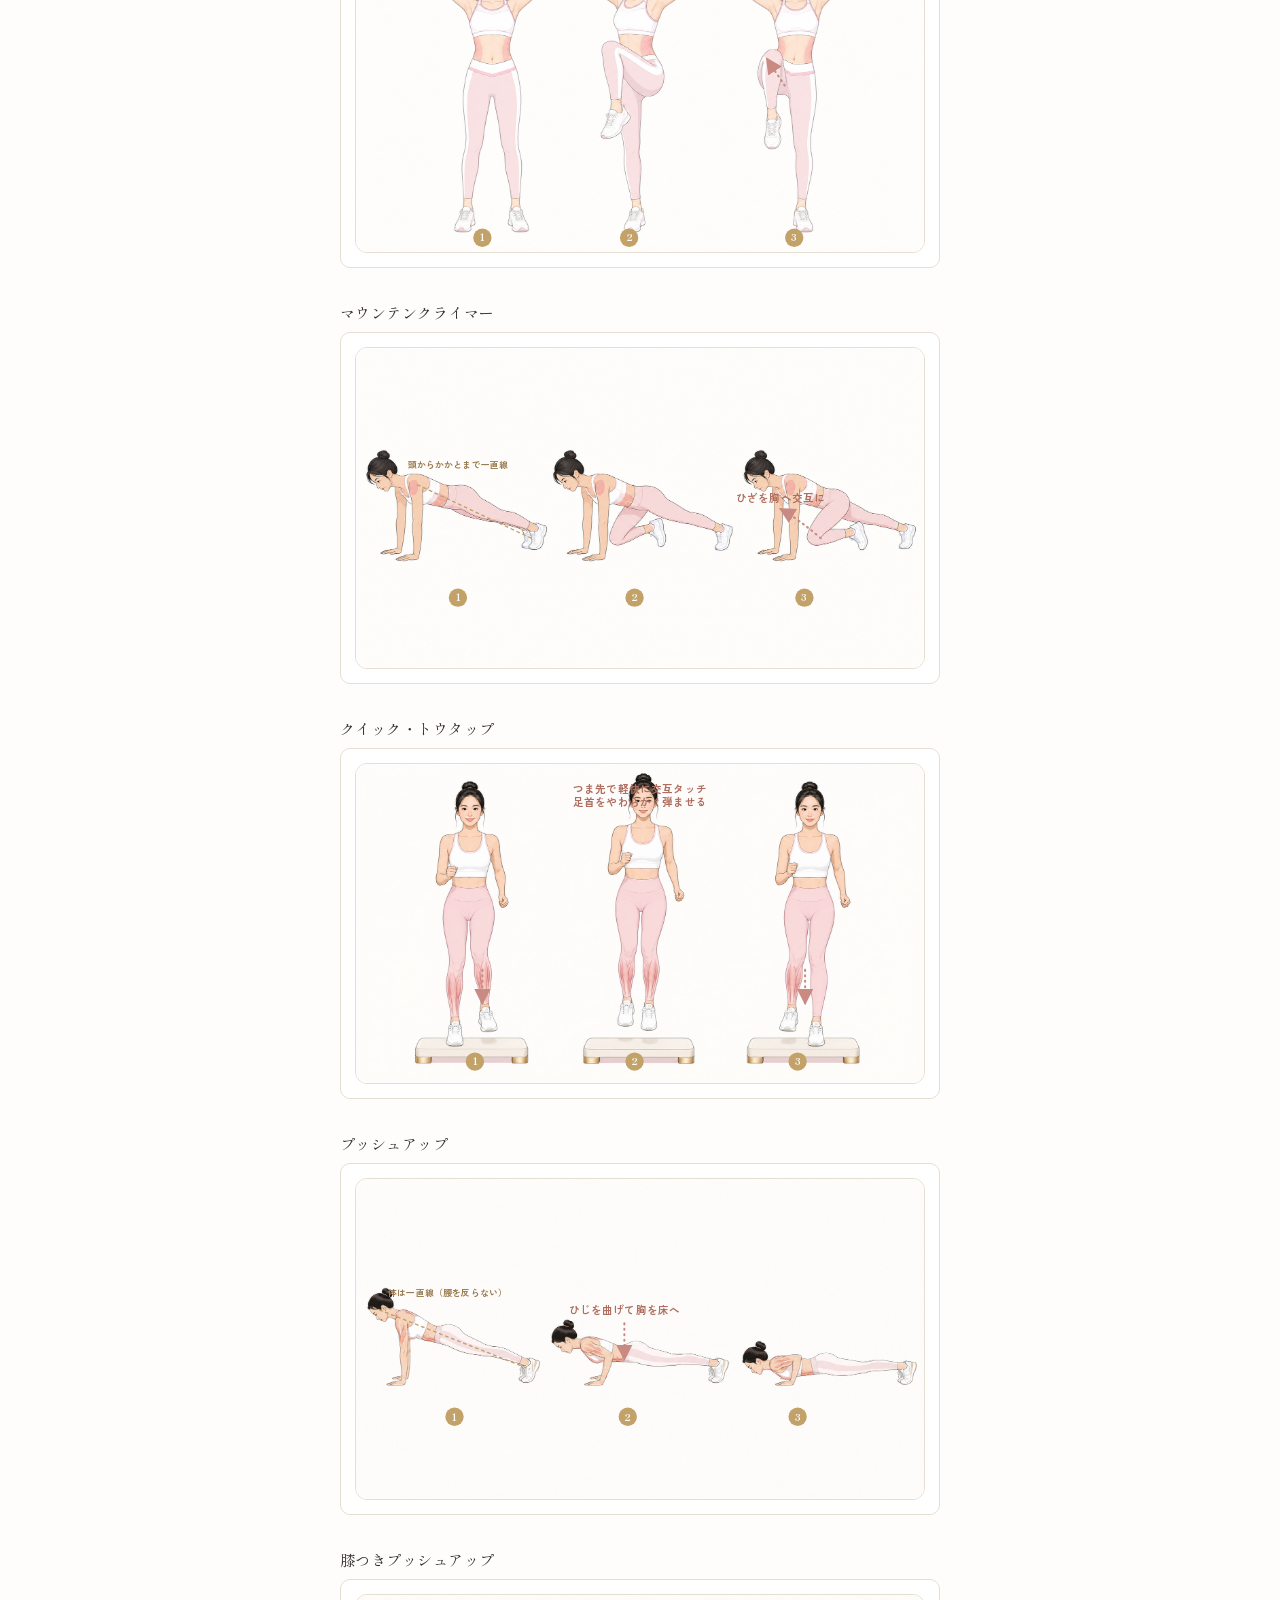
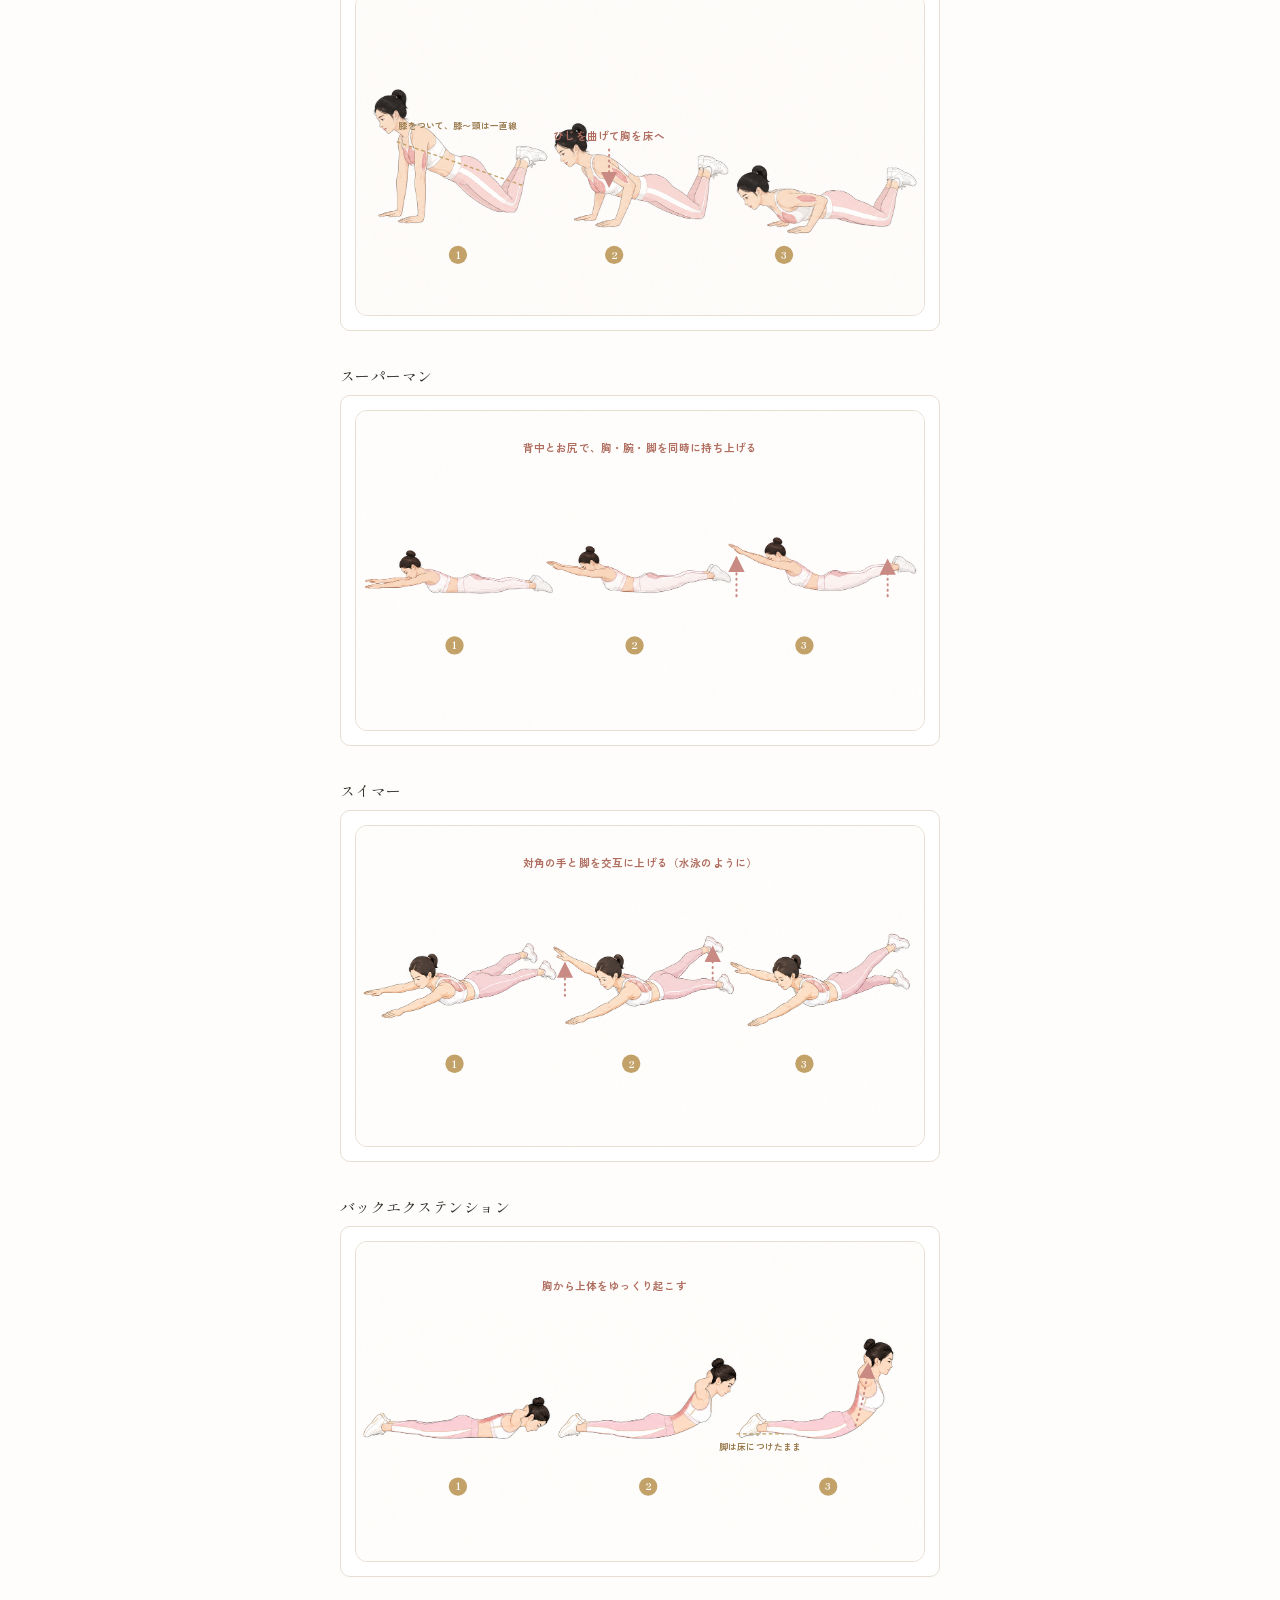
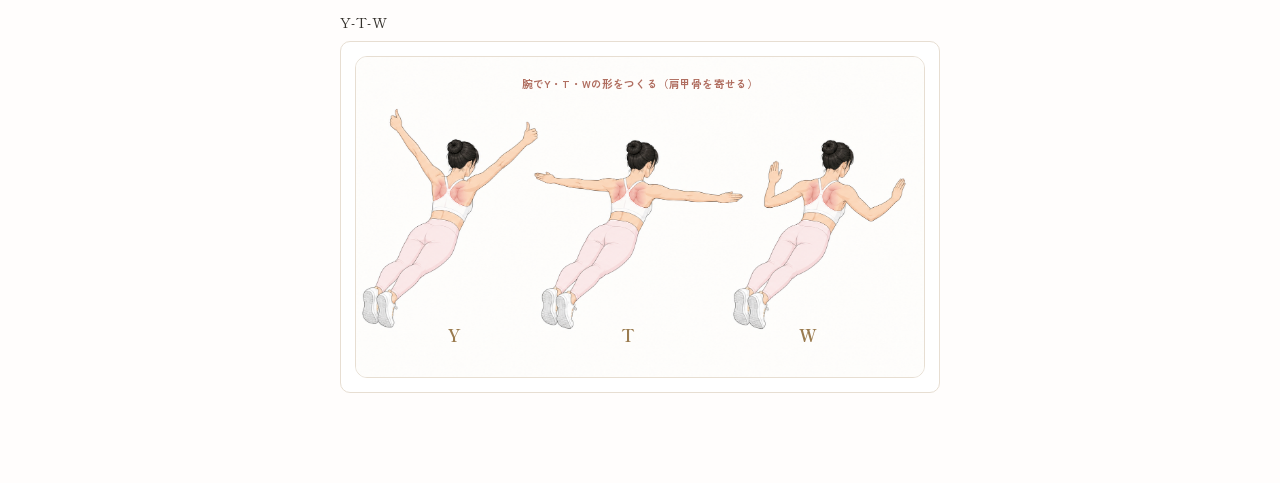
==== commit 8e69982b: "exercise visuals: add knee push-up (completes batch 3, 20 exercises) - generated after Codex usage-l" ====
--- a/_ex-gallery.html
+++ b/_ex-gallery.html
@@ -21,8 +21,8 @@
   <div id="list"></div>
 </div>
 <script type="module">
-import { EX_VISUALS } from './ex-visuals.js?v=3';
-const NAME = { pt_squat_basic:'ベーシックスクワット', pt_sumo_squat:'スモウスクワット', pt_reverse_lunge:'リバースランジ', pt_glute_bridge:'グルートブリッジ', pt_plank:'プランク', pt_dead_bug:'デッドバグ', cd_march:'その場マーチング', cd_skater:'スケーター', cd_highknee:'ハイニー（腿上げ）', cd_sidestep:'サイドステップ・タッチ', cd_boxer:'ボクサー・ジャブ', cd_kneeelbow:'ニー・トゥ・エルボー', cd_mtnclimber:'マウンテンクライマー', cd_toetap:'クイック・トウタップ', pt_pushup:'プッシュアップ', pt_superman:'スーパーマン', pt_swimmer:'スイマー', pt_back_extension:'バックエクステンション', pt_y_t_w:'Y-T-W' };
+import { EX_VISUALS } from './ex-visuals.js?v=4';
+const NAME = { pt_squat_basic:'ベーシックスクワット', pt_sumo_squat:'スモウスクワット', pt_reverse_lunge:'リバースランジ', pt_glute_bridge:'グルートブリッジ', pt_plank:'プランク', pt_dead_bug:'デッドバグ', cd_march:'その場マーチング', cd_skater:'スケーター', cd_highknee:'ハイニー（腿上げ）', cd_sidestep:'サイドステップ・タッチ', cd_boxer:'ボクサー・ジャブ', cd_kneeelbow:'ニー・トゥ・エルボー', cd_mtnclimber:'マウンテンクライマー', cd_toetap:'クイック・トウタップ', pt_pushup:'プッシュアップ', pt_superman:'スーパーマン', pt_swimmer:'スイマー', pt_back_extension:'バックエクステンション', pt_y_t_w:'Y-T-W', pt_knee_pushup:'膝つきプッシュアップ' };
 const list = document.getElementById('list');
 for (const [id, v] of Object.entries(EX_VISUALS)) {
   const d = document.createElement('div');
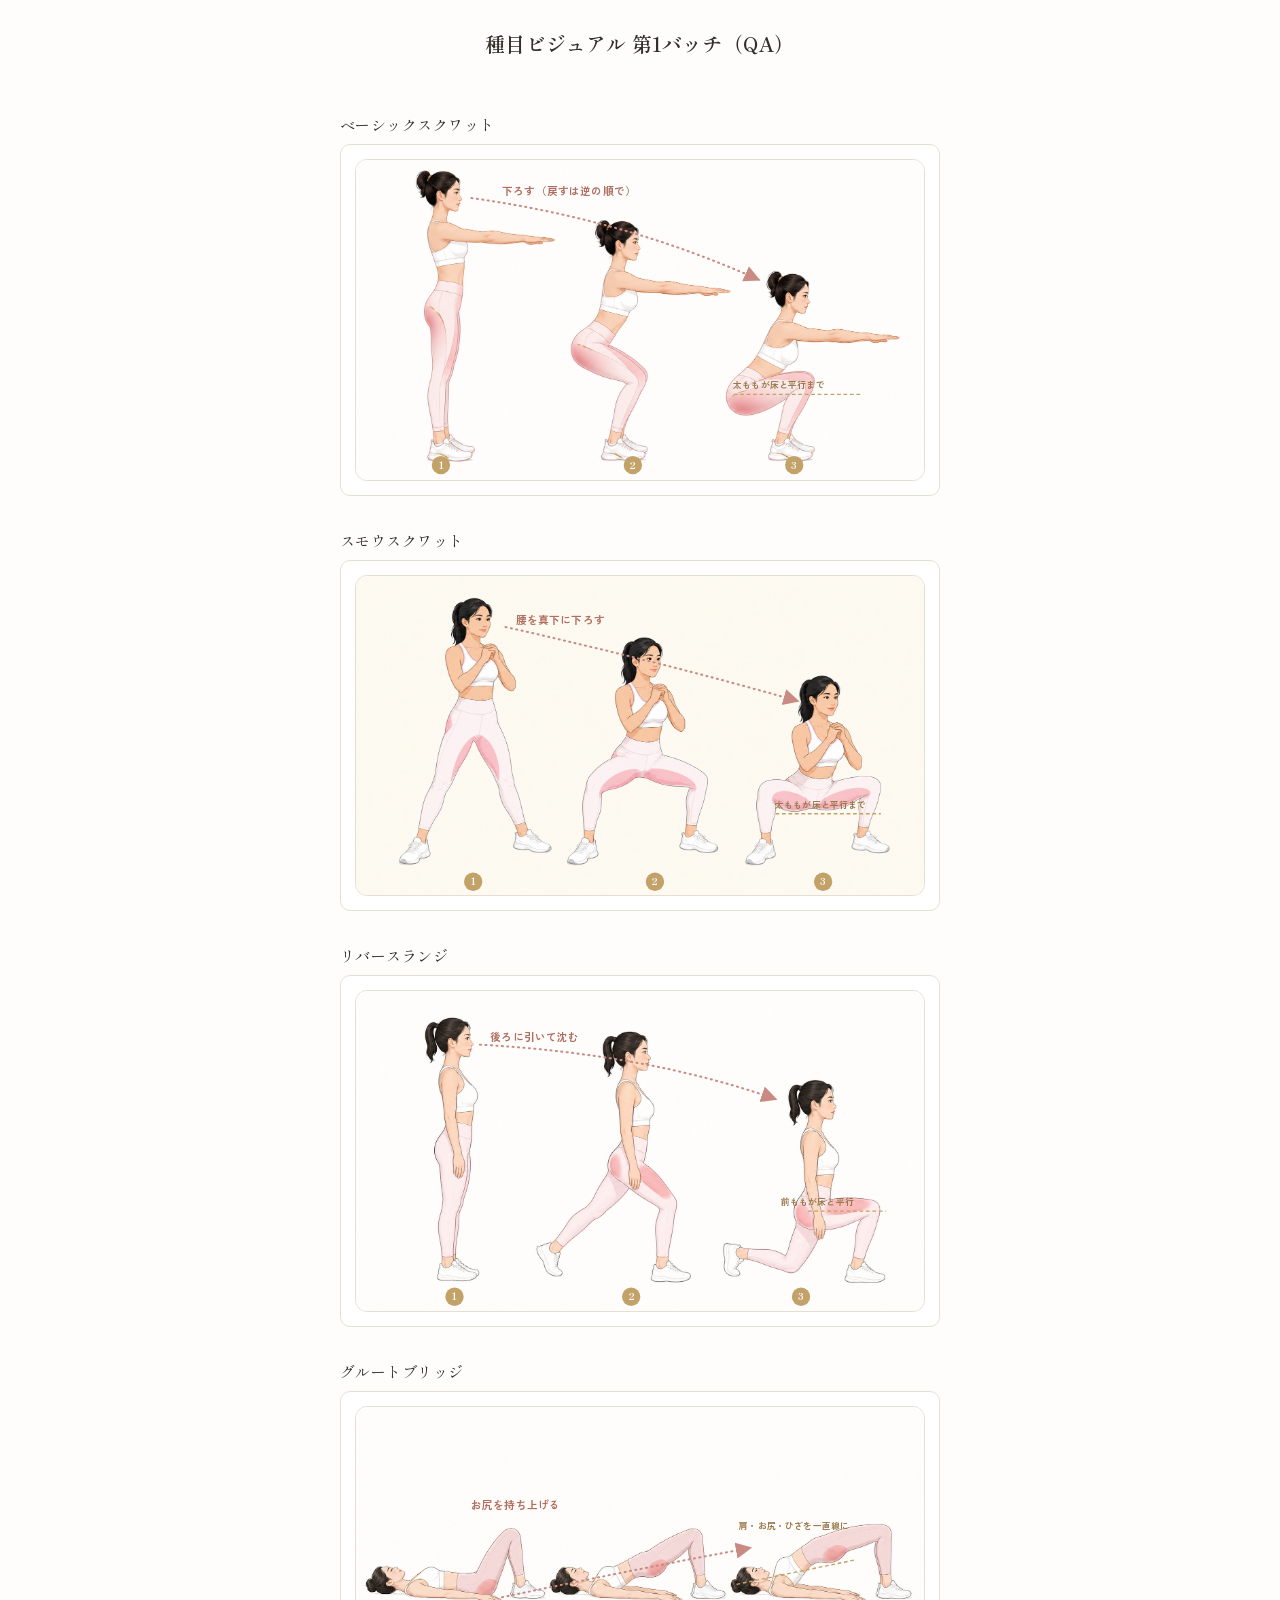
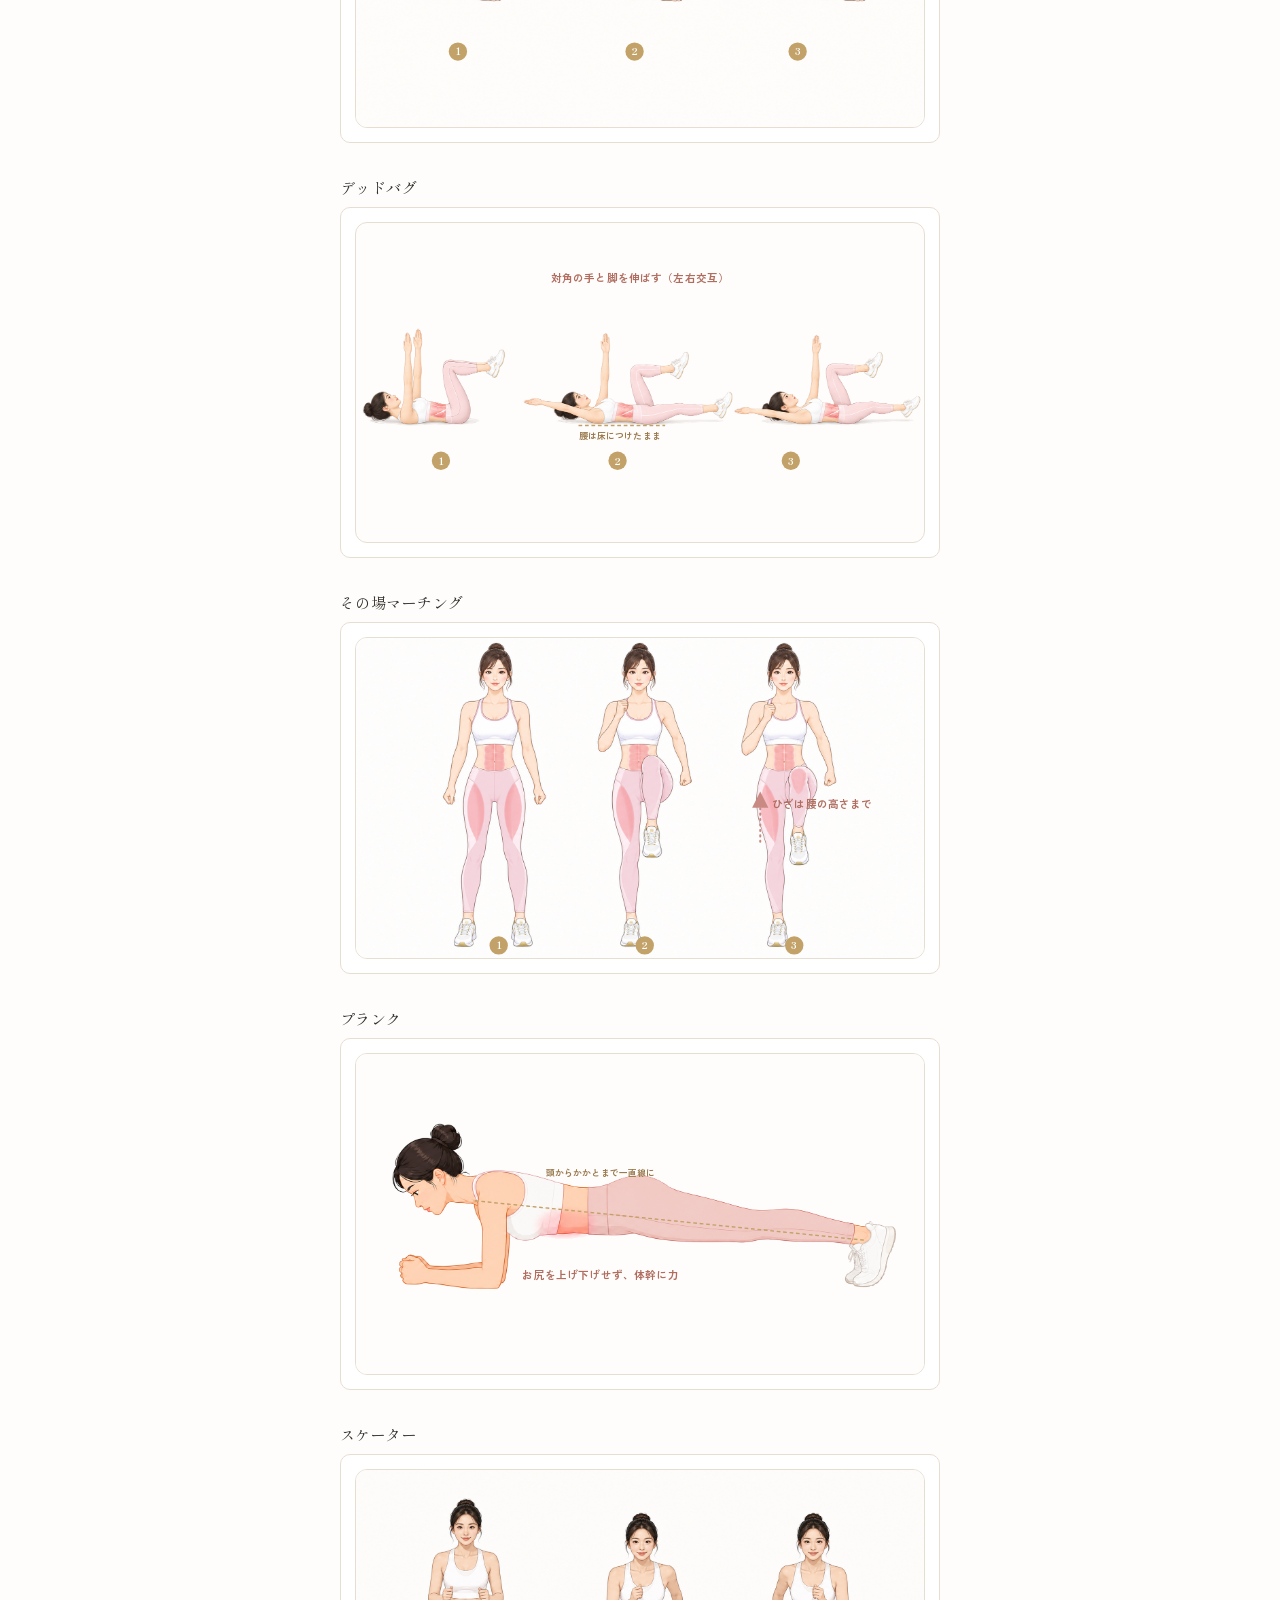
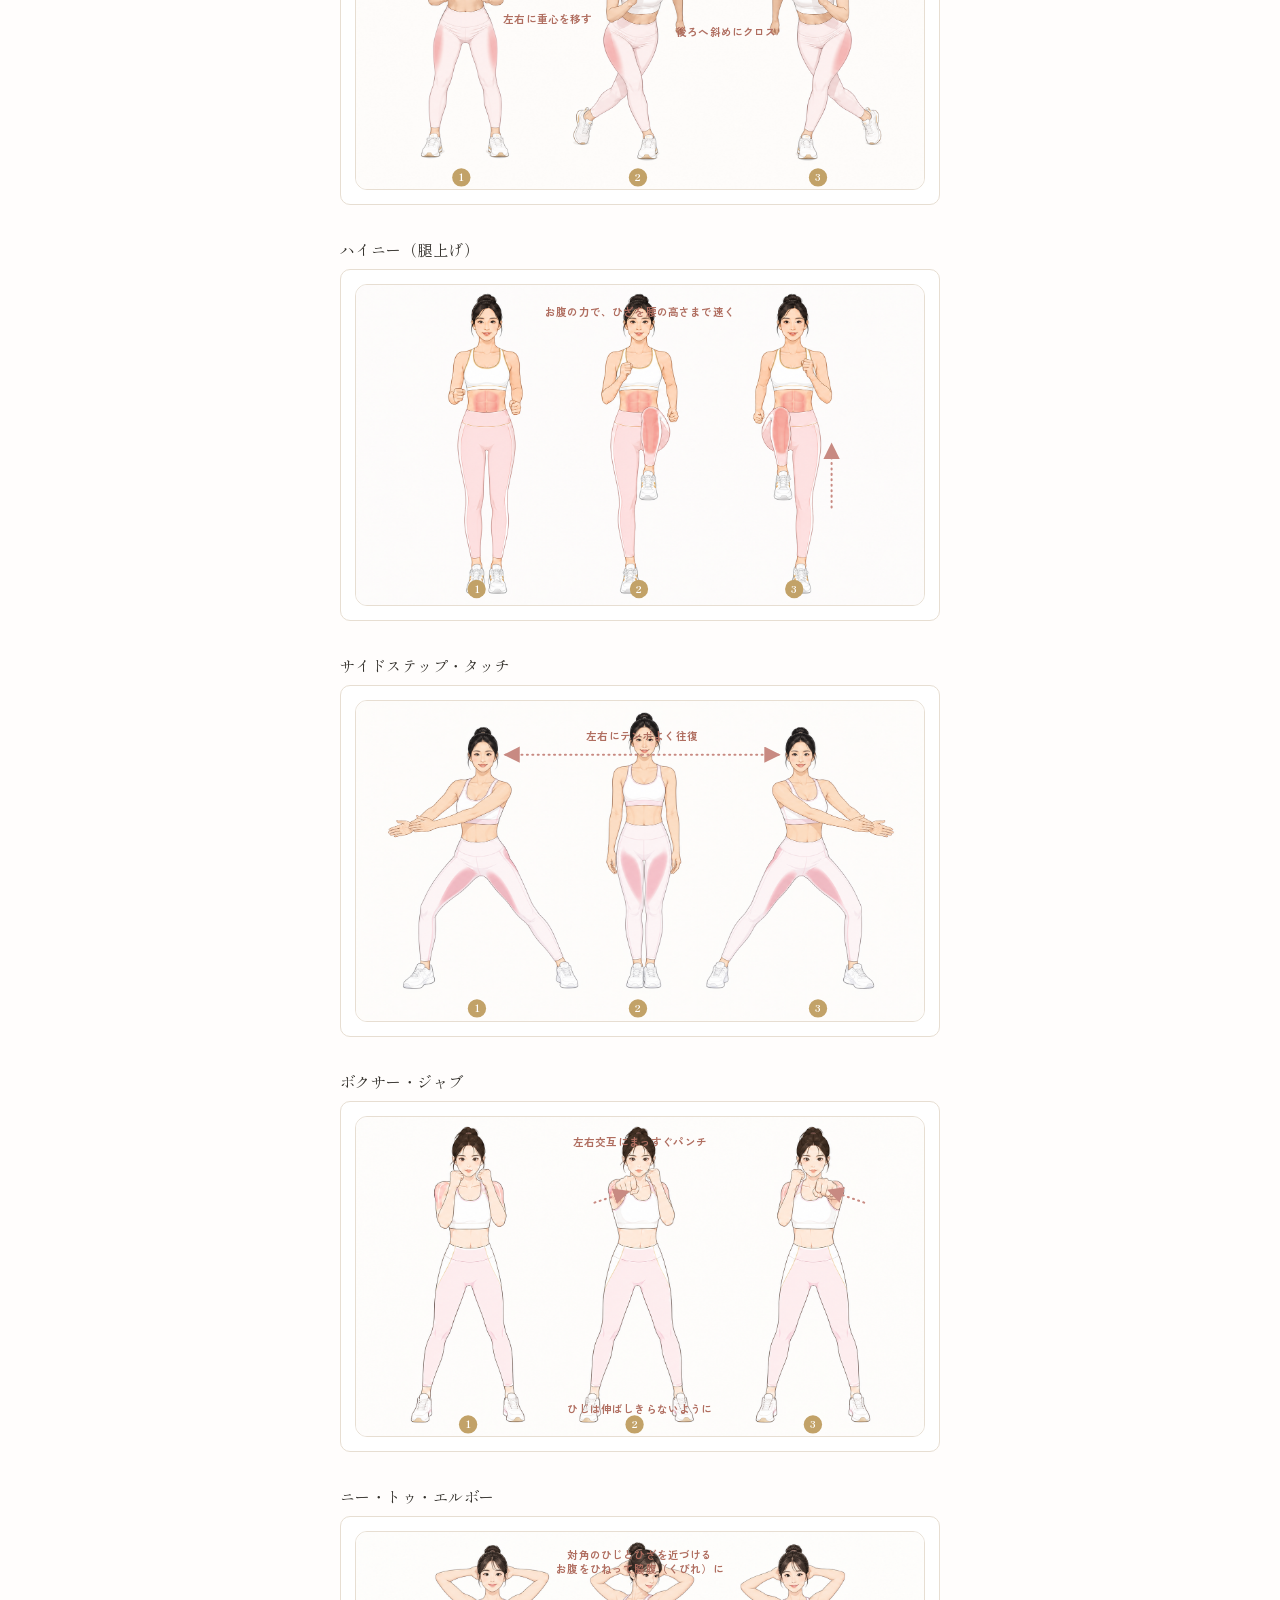
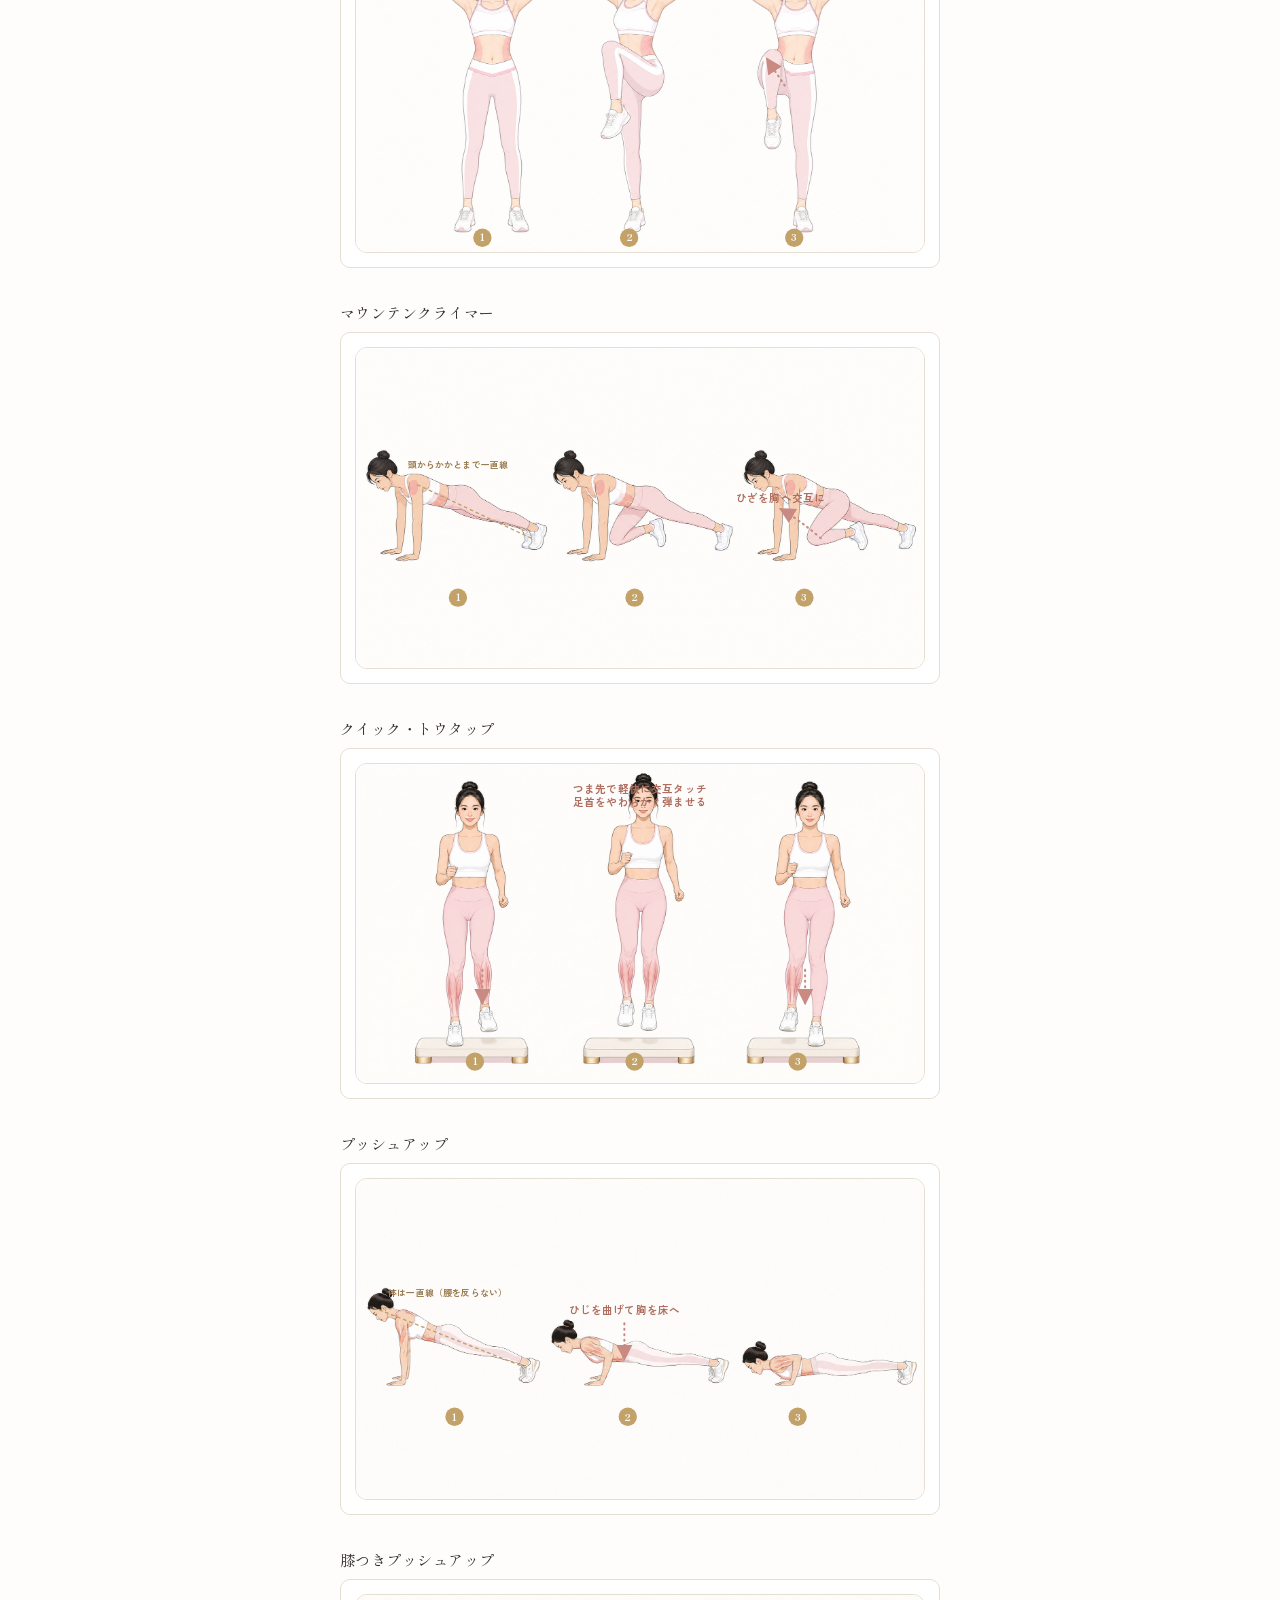
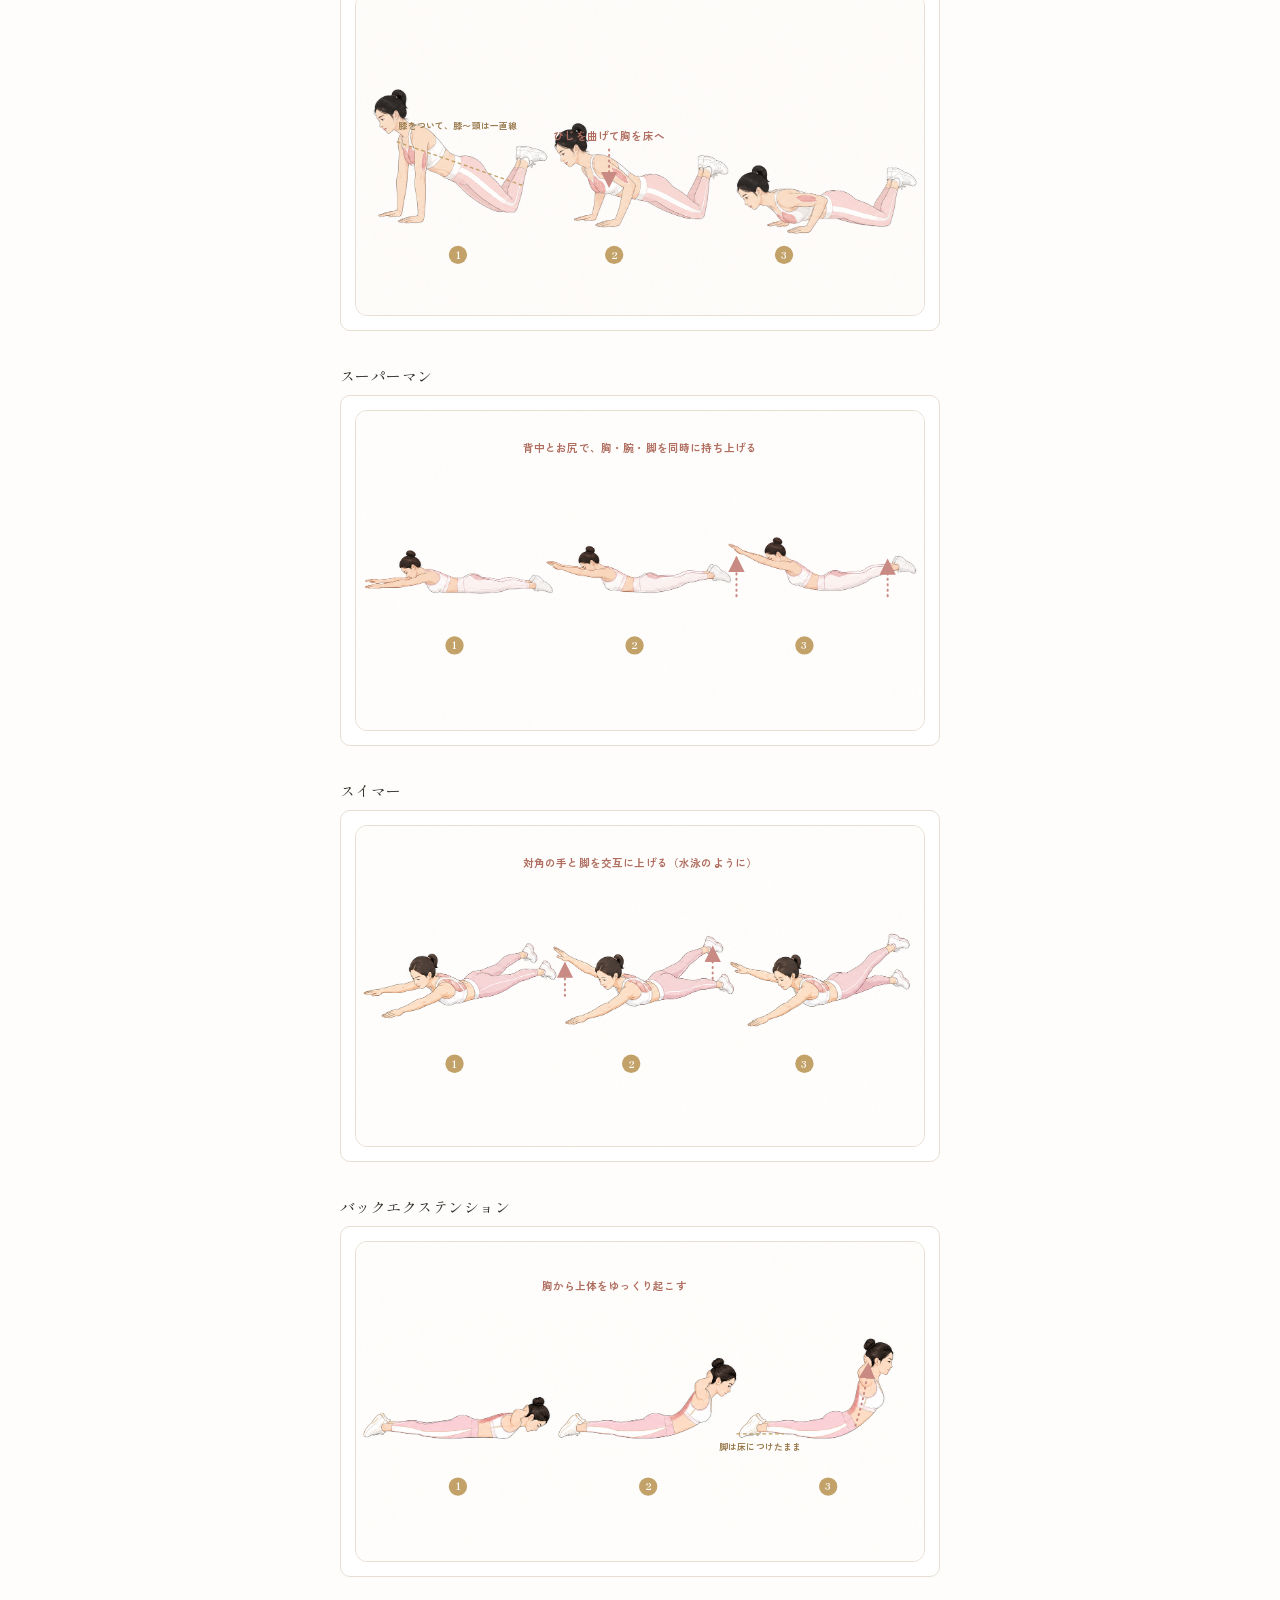
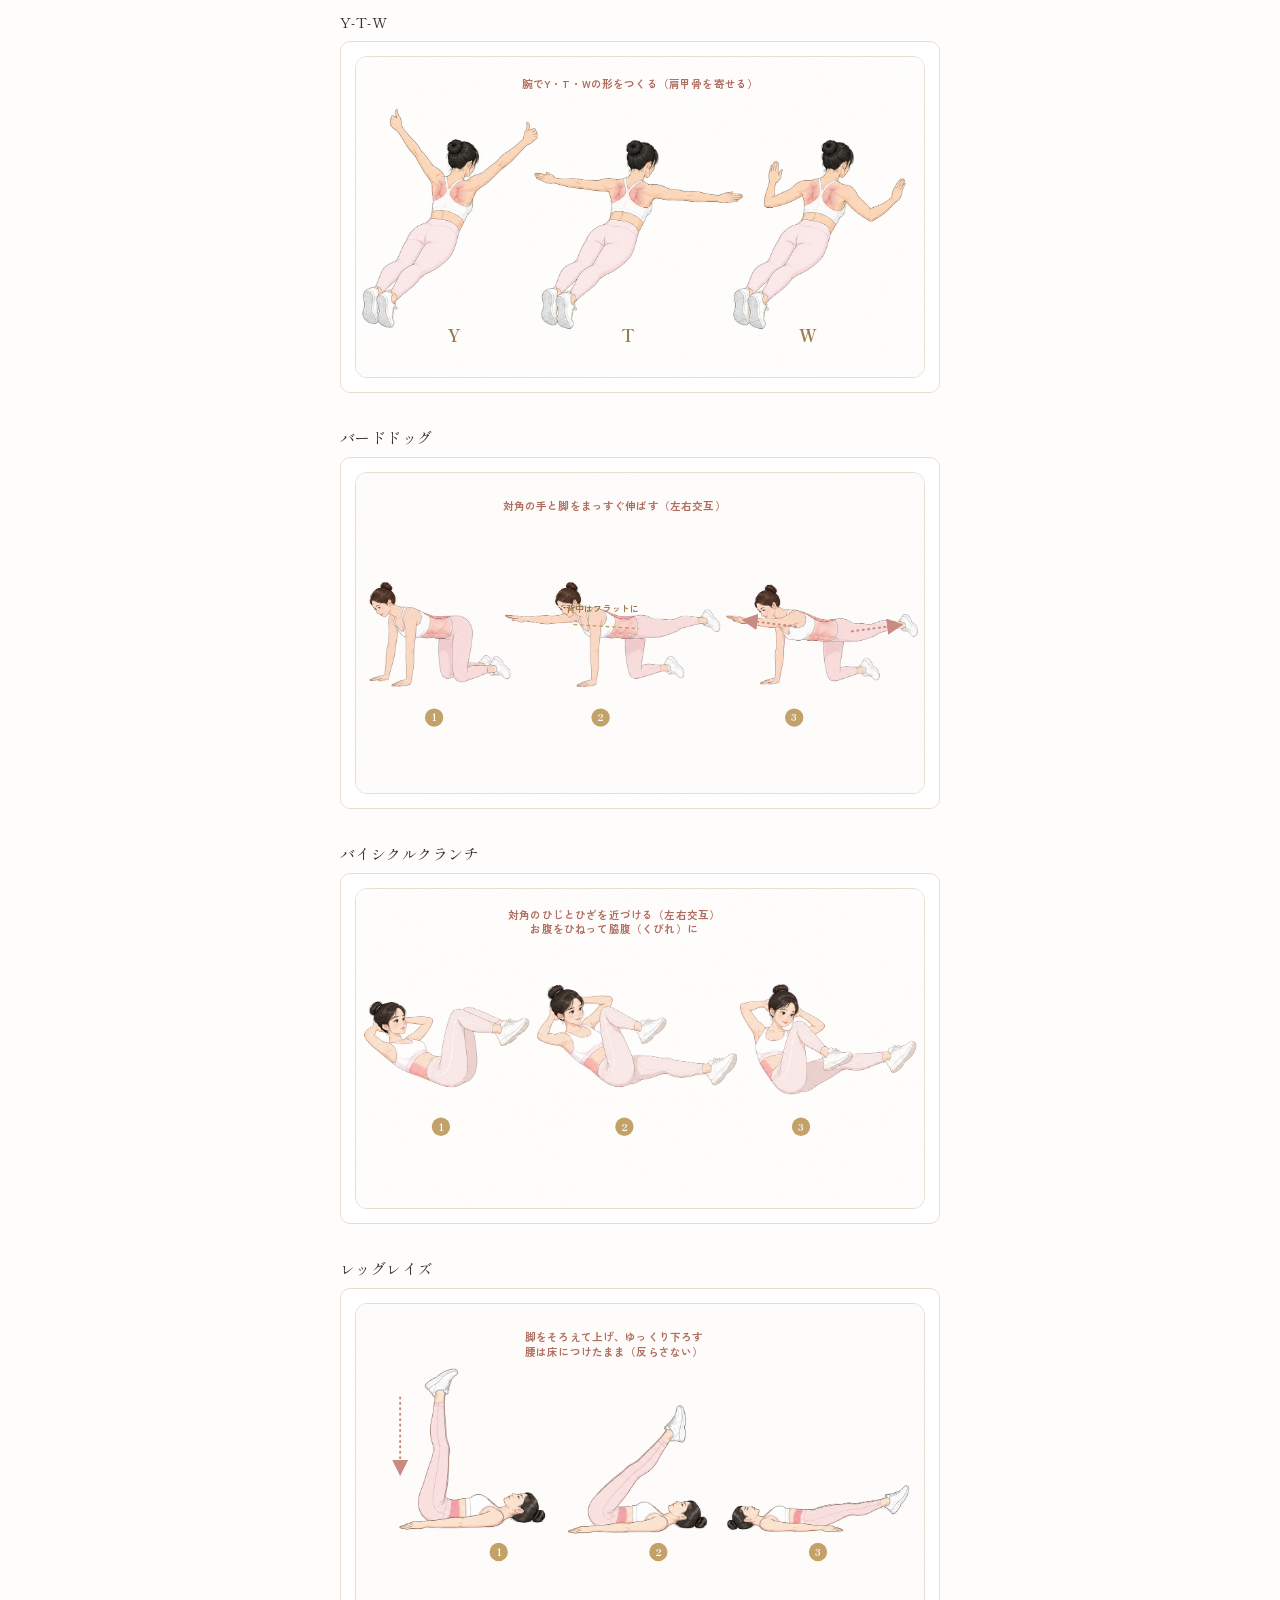
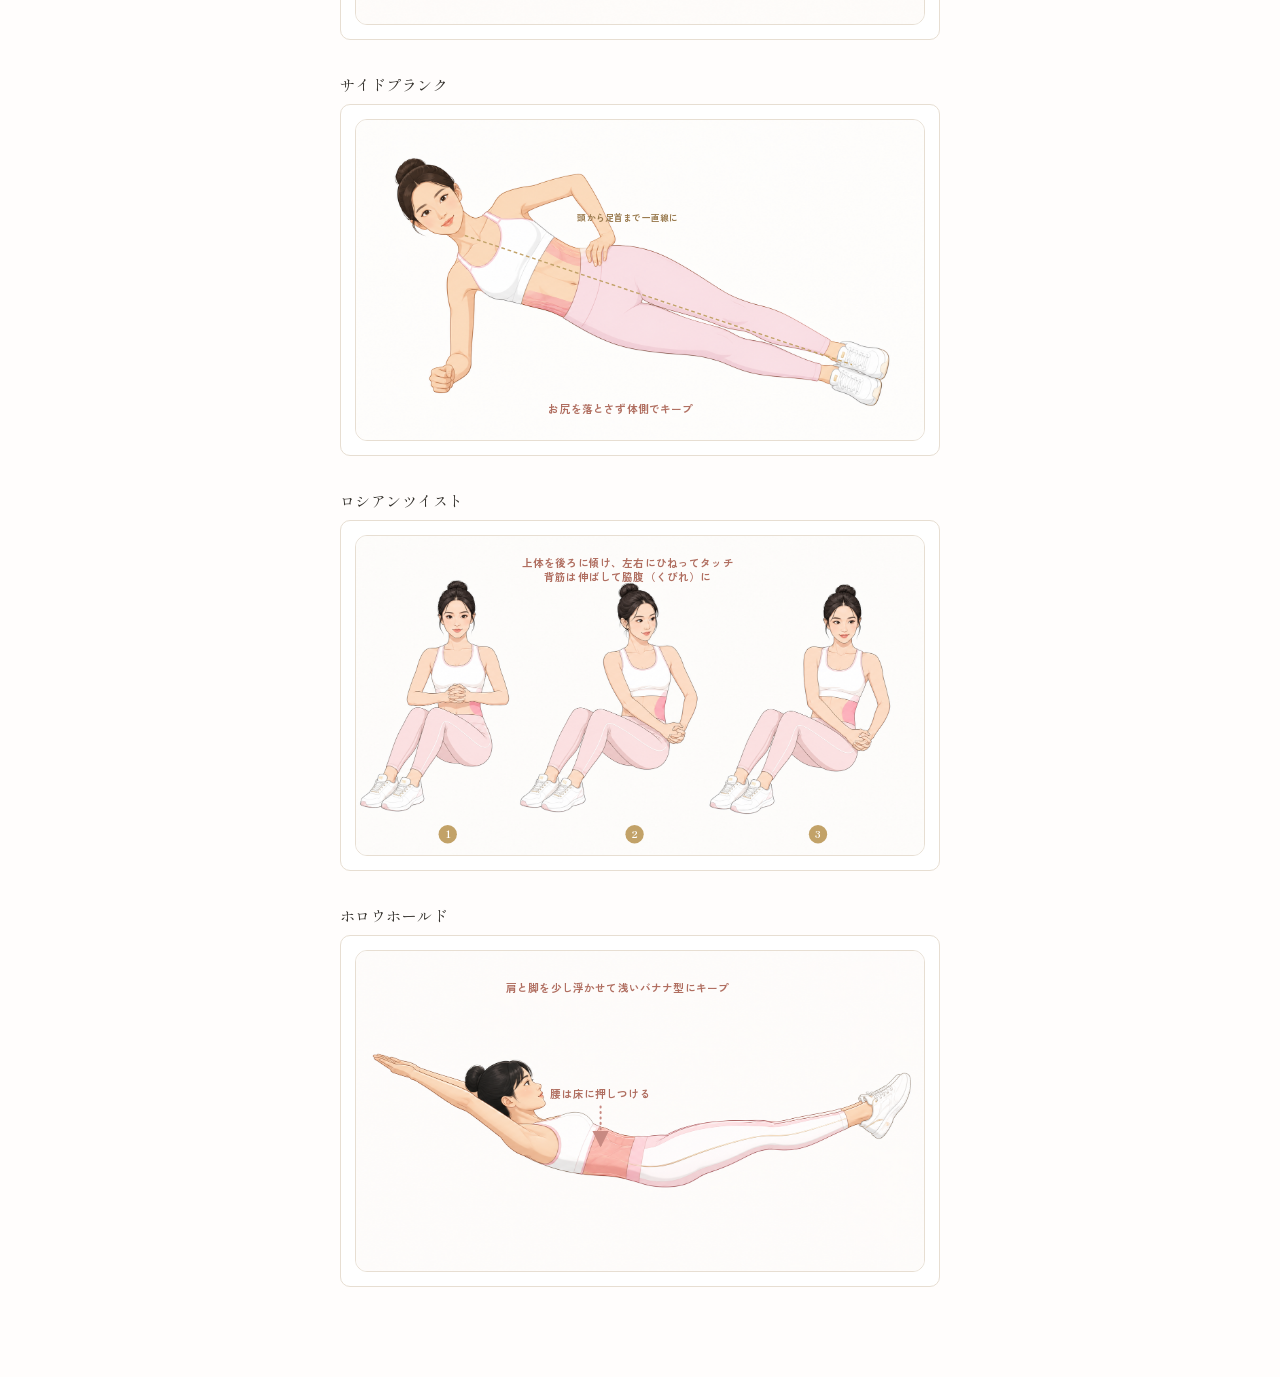
==== commit c5ccbc1d: "exercise visuals batch 4: core (6) — 26 exercises total - bird_dog / bicycle_crunch / leg_raise / si" ====
--- a/_ex-gallery.html
+++ b/_ex-gallery.html
@@ -21,8 +21,8 @@
   <div id="list"></div>
 </div>
 <script type="module">
-import { EX_VISUALS } from './ex-visuals.js?v=4';
-const NAME = { pt_squat_basic:'ベーシックスクワット', pt_sumo_squat:'スモウスクワット', pt_reverse_lunge:'リバースランジ', pt_glute_bridge:'グルートブリッジ', pt_plank:'プランク', pt_dead_bug:'デッドバグ', cd_march:'その場マーチング', cd_skater:'スケーター', cd_highknee:'ハイニー（腿上げ）', cd_sidestep:'サイドステップ・タッチ', cd_boxer:'ボクサー・ジャブ', cd_kneeelbow:'ニー・トゥ・エルボー', cd_mtnclimber:'マウンテンクライマー', cd_toetap:'クイック・トウタップ', pt_pushup:'プッシュアップ', pt_superman:'スーパーマン', pt_swimmer:'スイマー', pt_back_extension:'バックエクステンション', pt_y_t_w:'Y-T-W', pt_knee_pushup:'膝つきプッシュアップ' };
+import { EX_VISUALS } from './ex-visuals.js?v=5';
+const NAME = { pt_squat_basic:'ベーシックスクワット', pt_sumo_squat:'スモウスクワット', pt_reverse_lunge:'リバースランジ', pt_glute_bridge:'グルートブリッジ', pt_plank:'プランク', pt_dead_bug:'デッドバグ', cd_march:'その場マーチング', cd_skater:'スケーター', cd_highknee:'ハイニー（腿上げ）', cd_sidestep:'サイドステップ・タッチ', cd_boxer:'ボクサー・ジャブ', cd_kneeelbow:'ニー・トゥ・エルボー', cd_mtnclimber:'マウンテンクライマー', cd_toetap:'クイック・トウタップ', pt_pushup:'プッシュアップ', pt_superman:'スーパーマン', pt_swimmer:'スイマー', pt_back_extension:'バックエクステンション', pt_y_t_w:'Y-T-W', pt_knee_pushup:'膝つきプッシュアップ', pt_bird_dog:'バードドッグ', pt_bicycle_crunch:'バイシクルクランチ', pt_leg_raise:'レッグレイズ', pt_side_plank:'サイドプランク', pt_russian_twist:'ロシアンツイスト', pt_hollow_hold:'ホロウホールド' };
 const list = document.getElementById('list');
 for (const [id, v] of Object.entries(EX_VISUALS)) {
   const d = document.createElement('div');
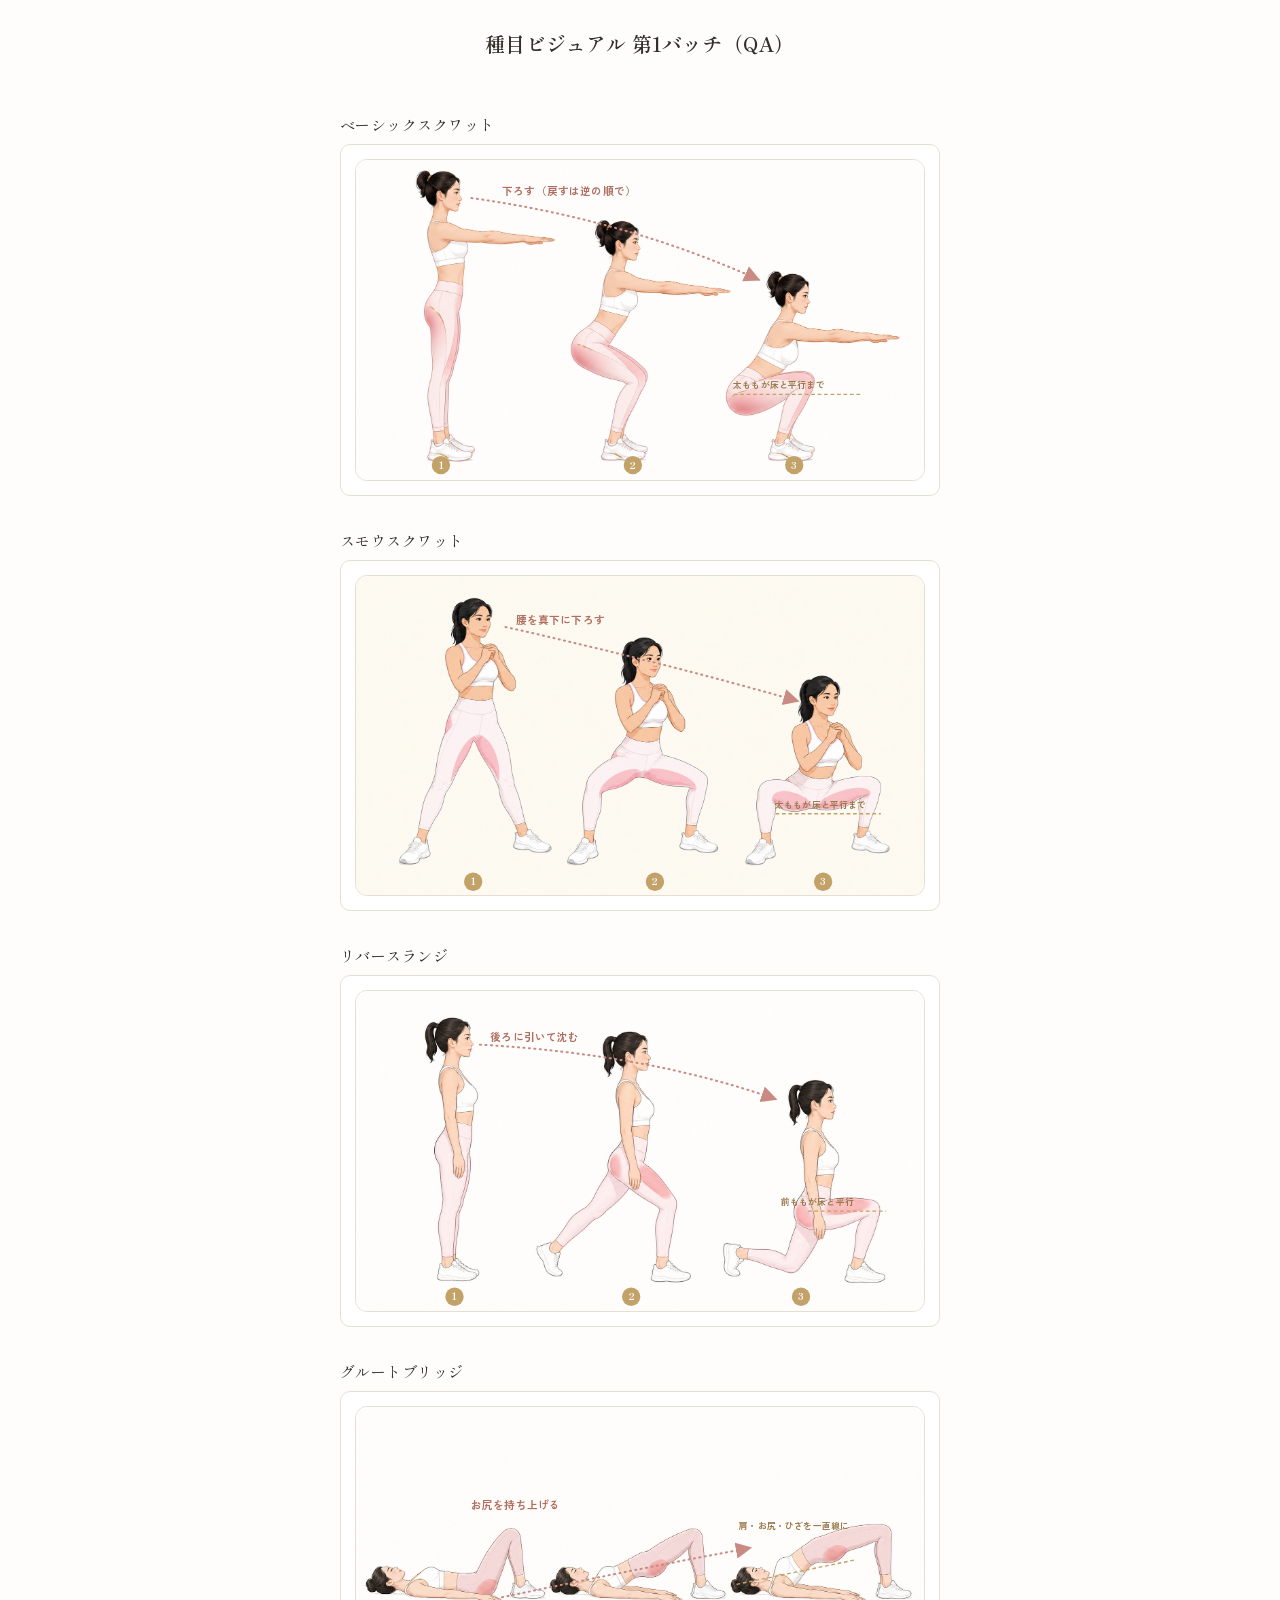
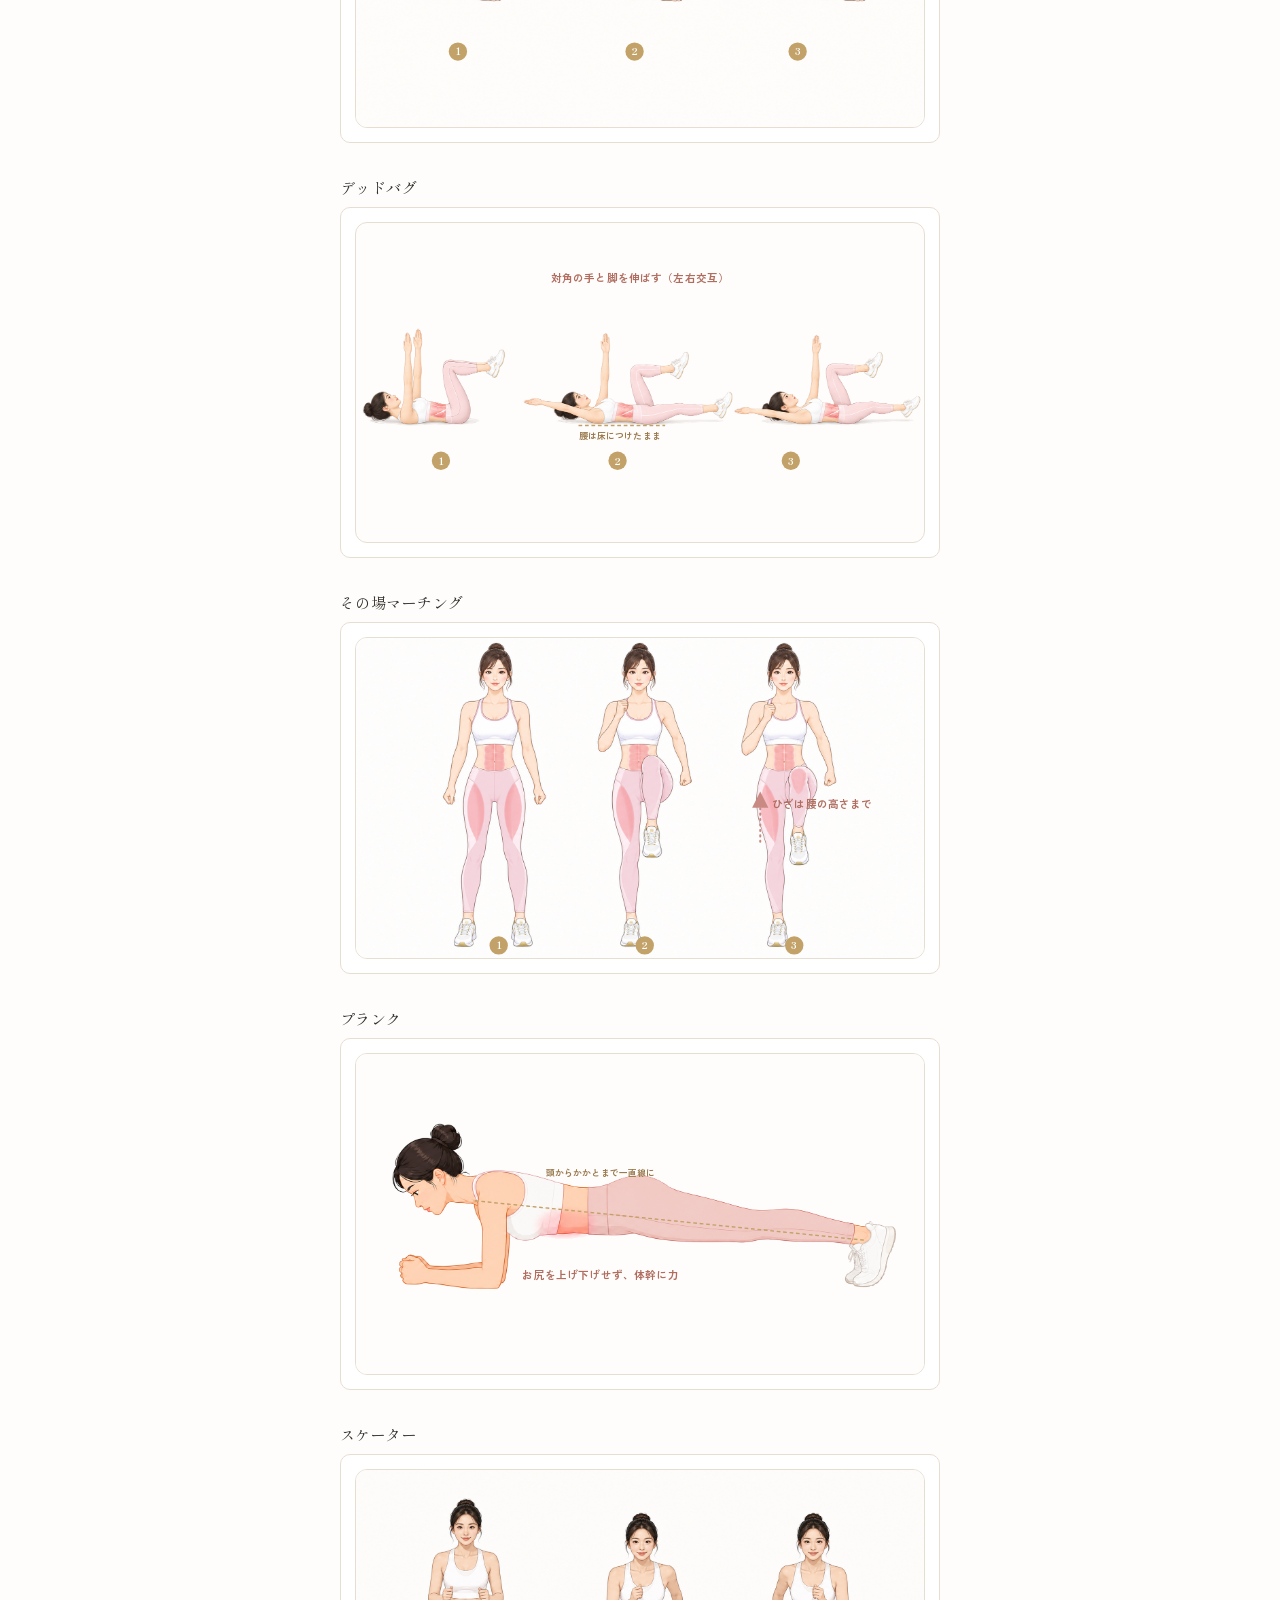
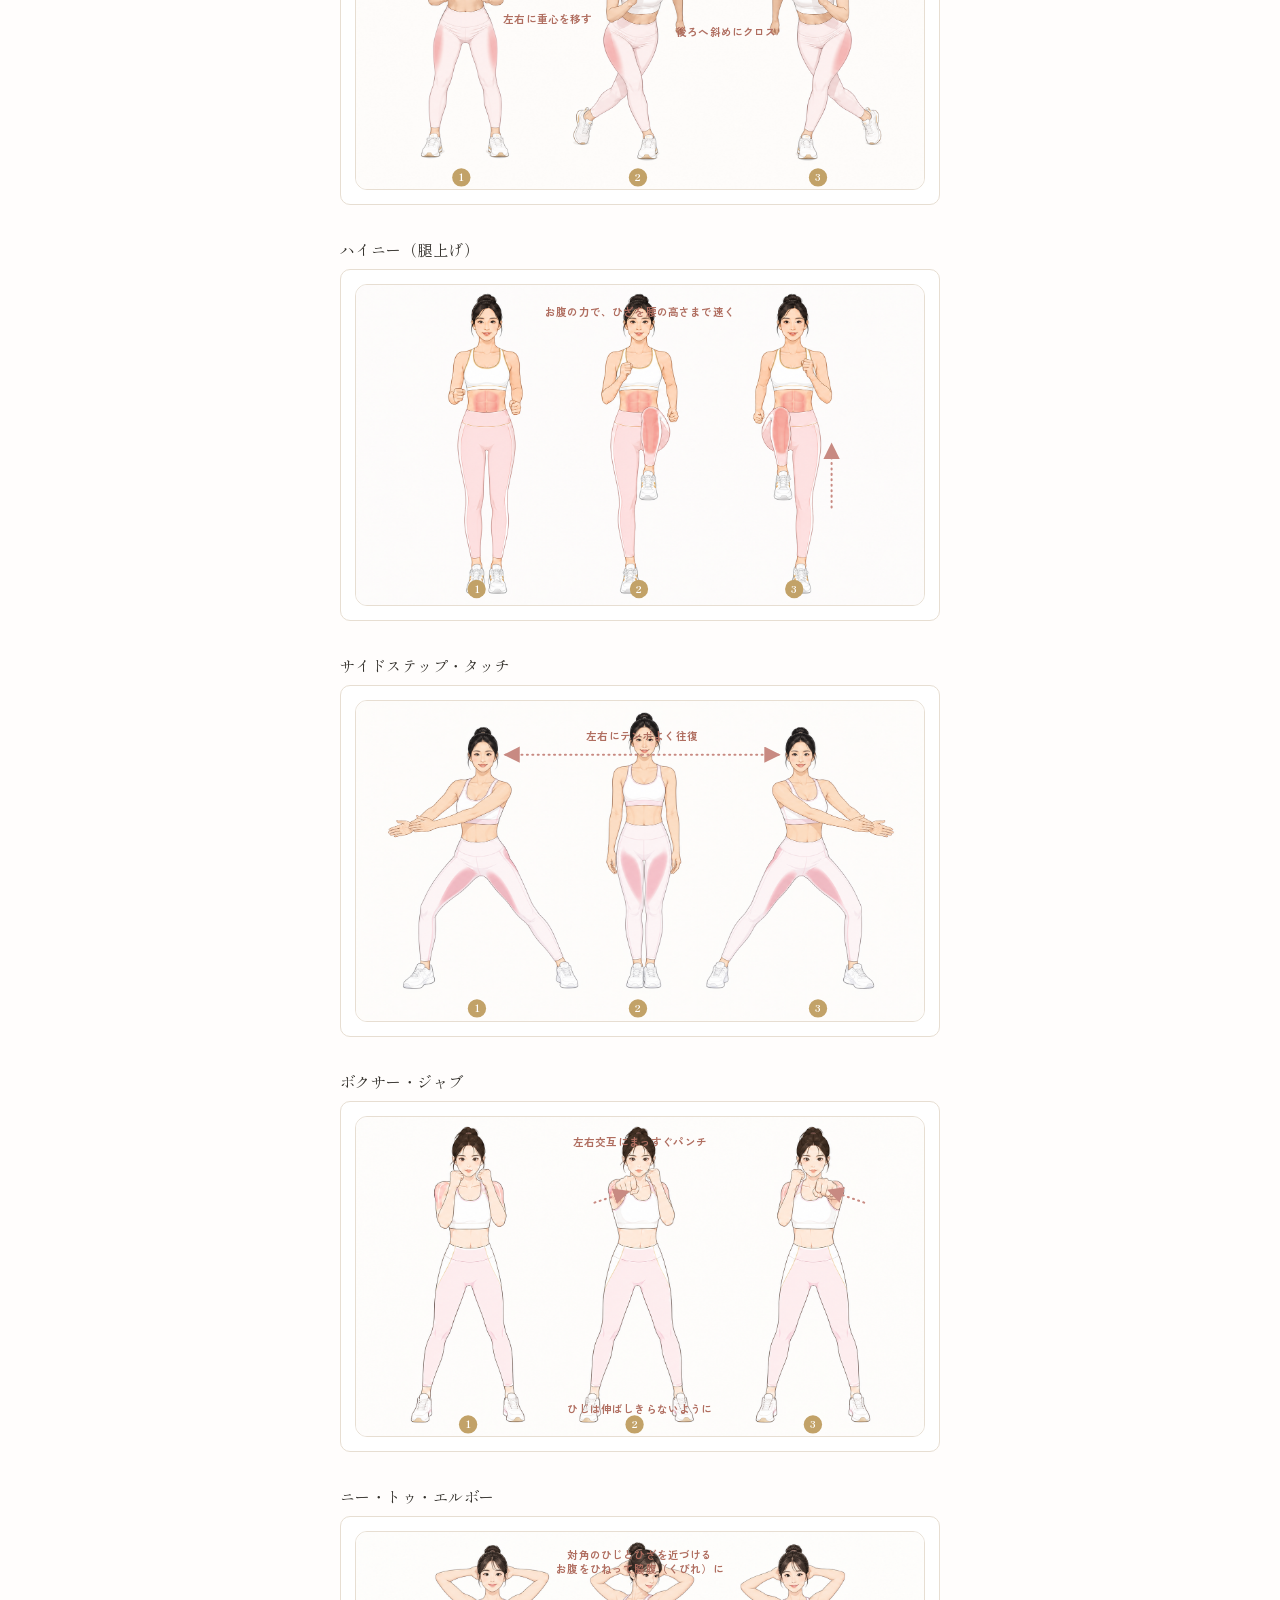
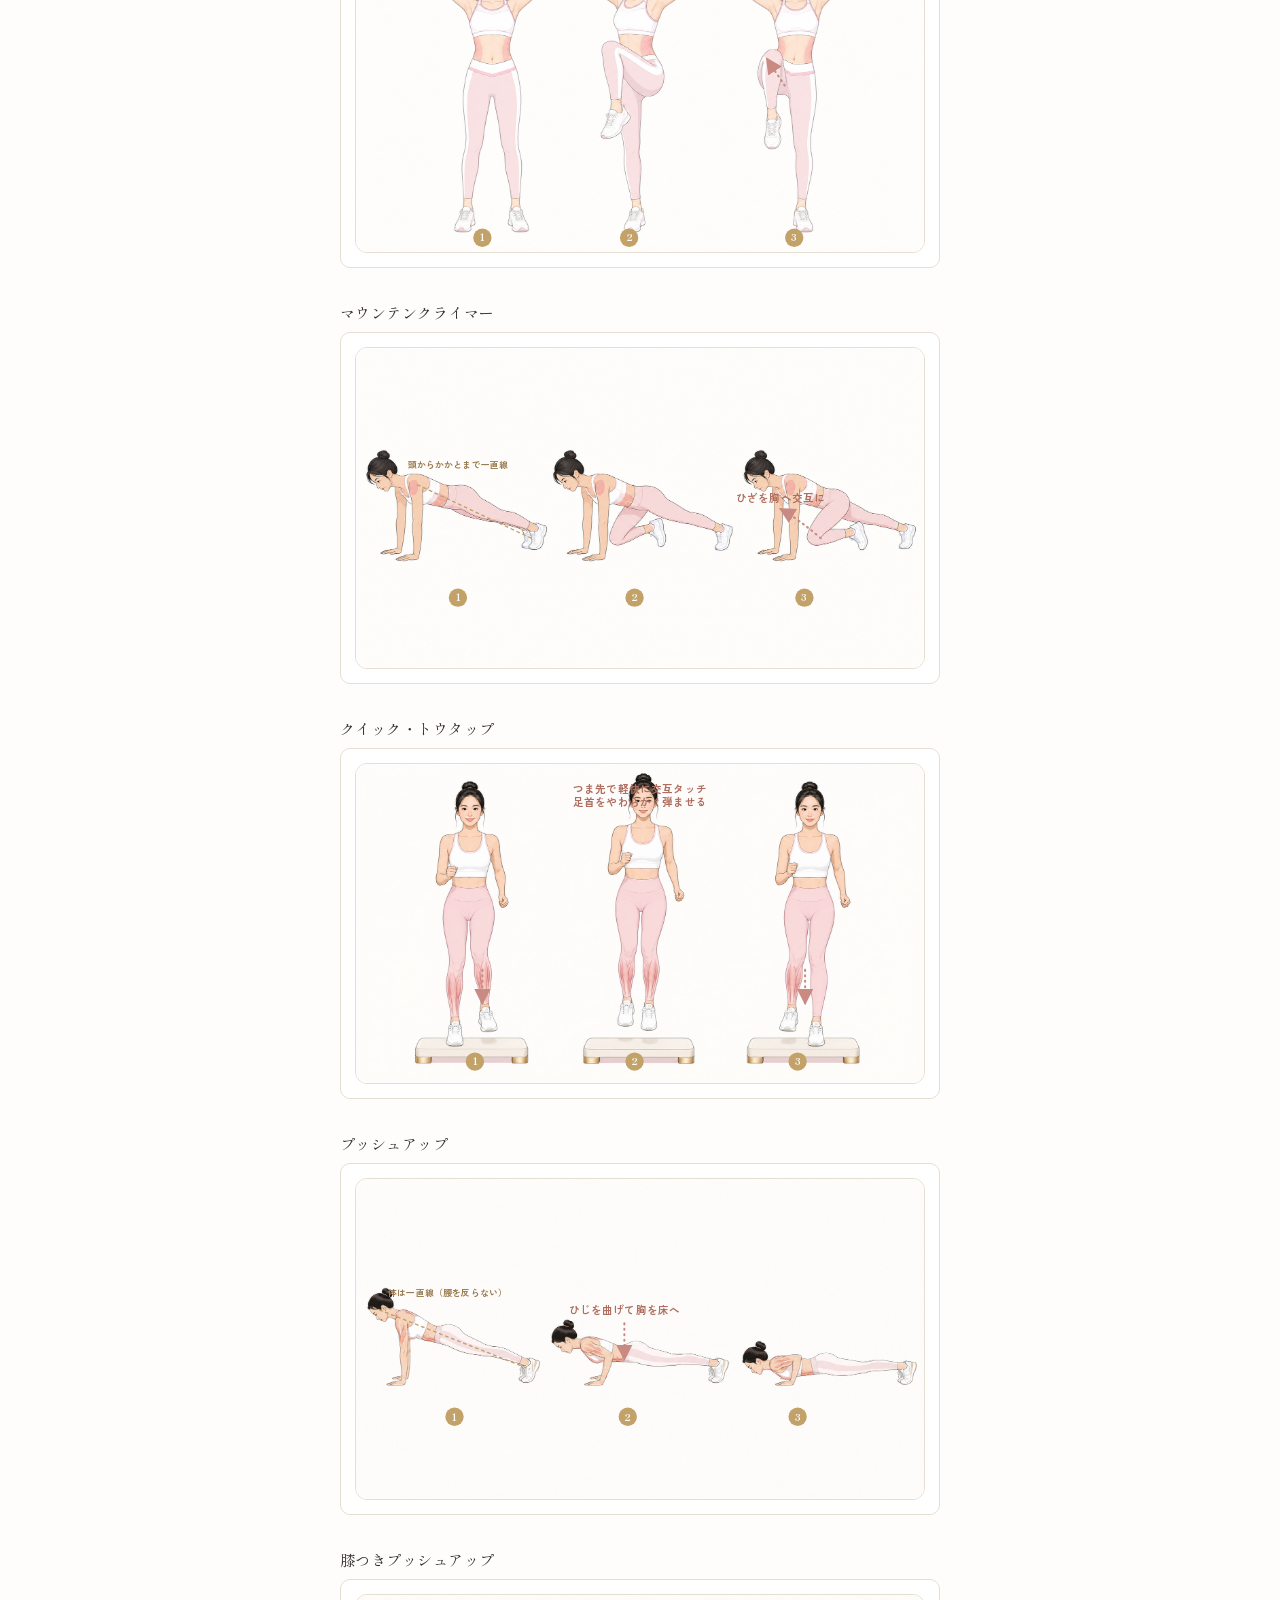
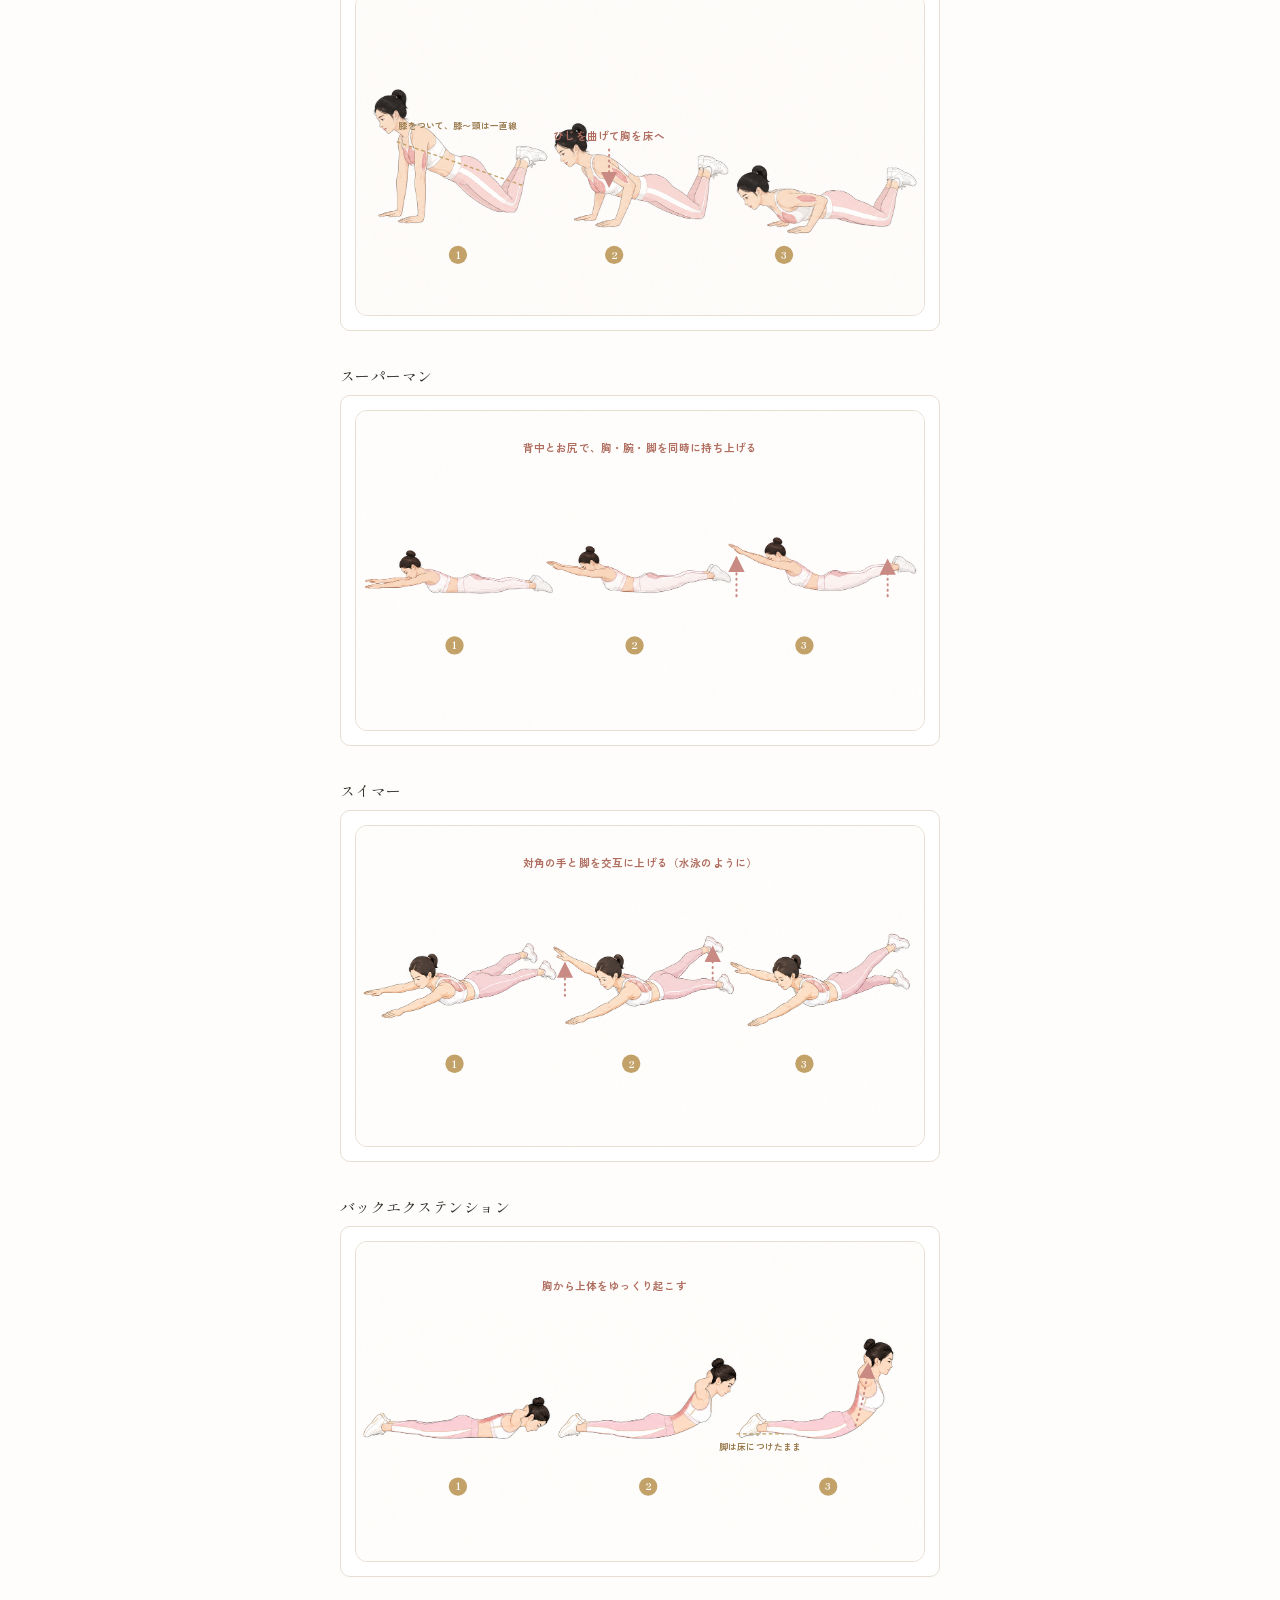
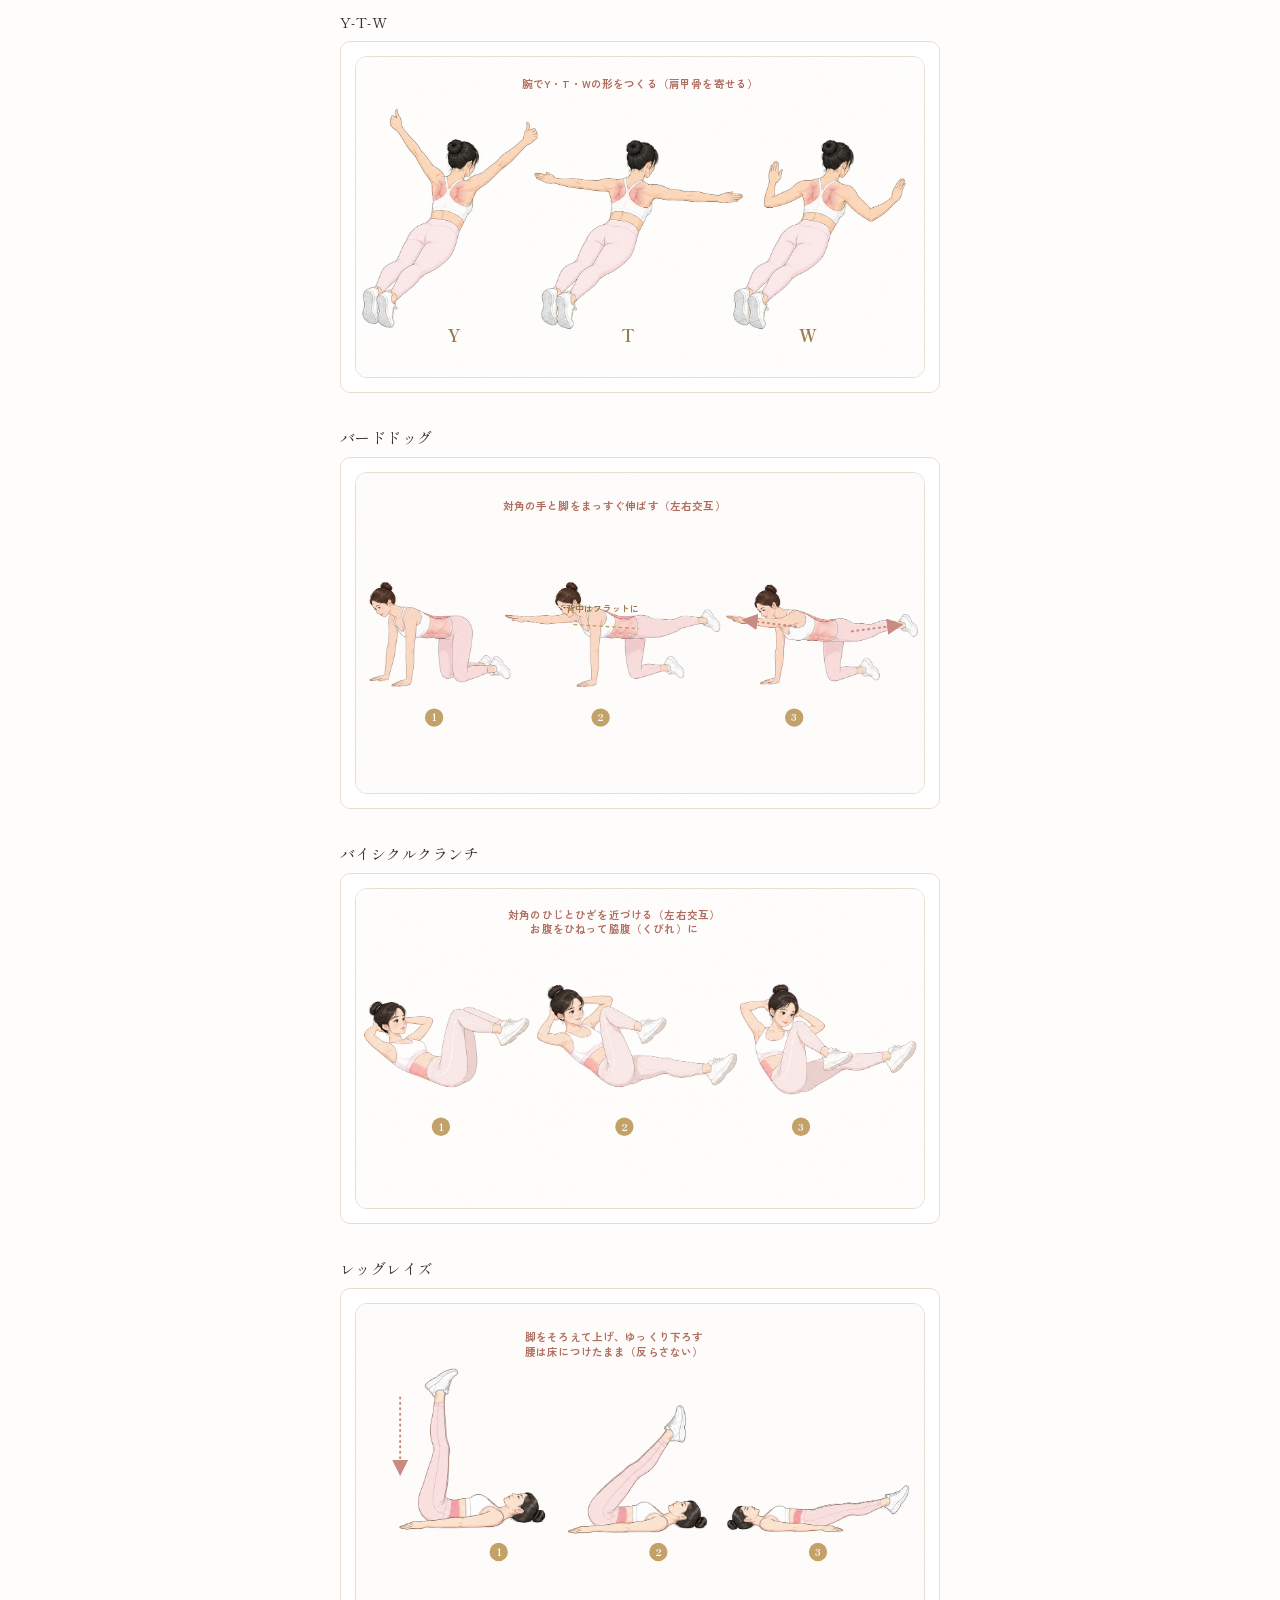
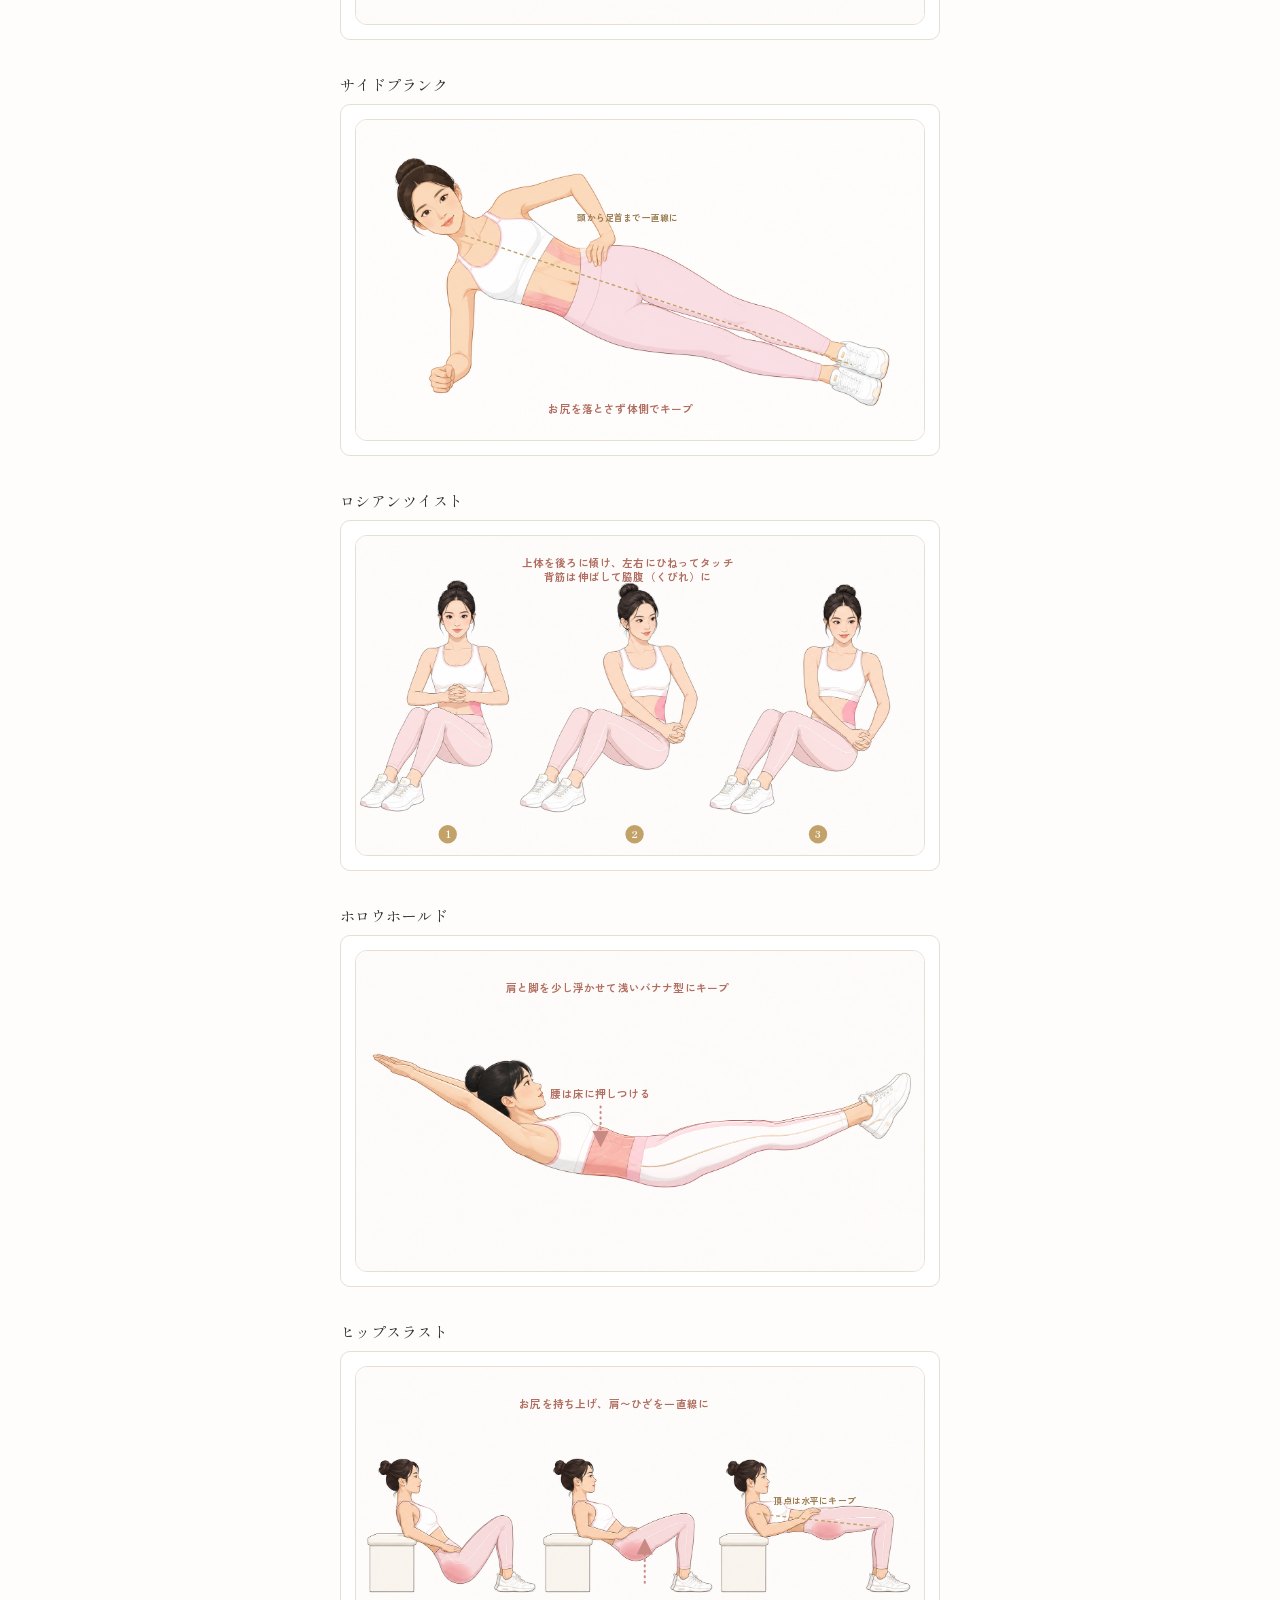
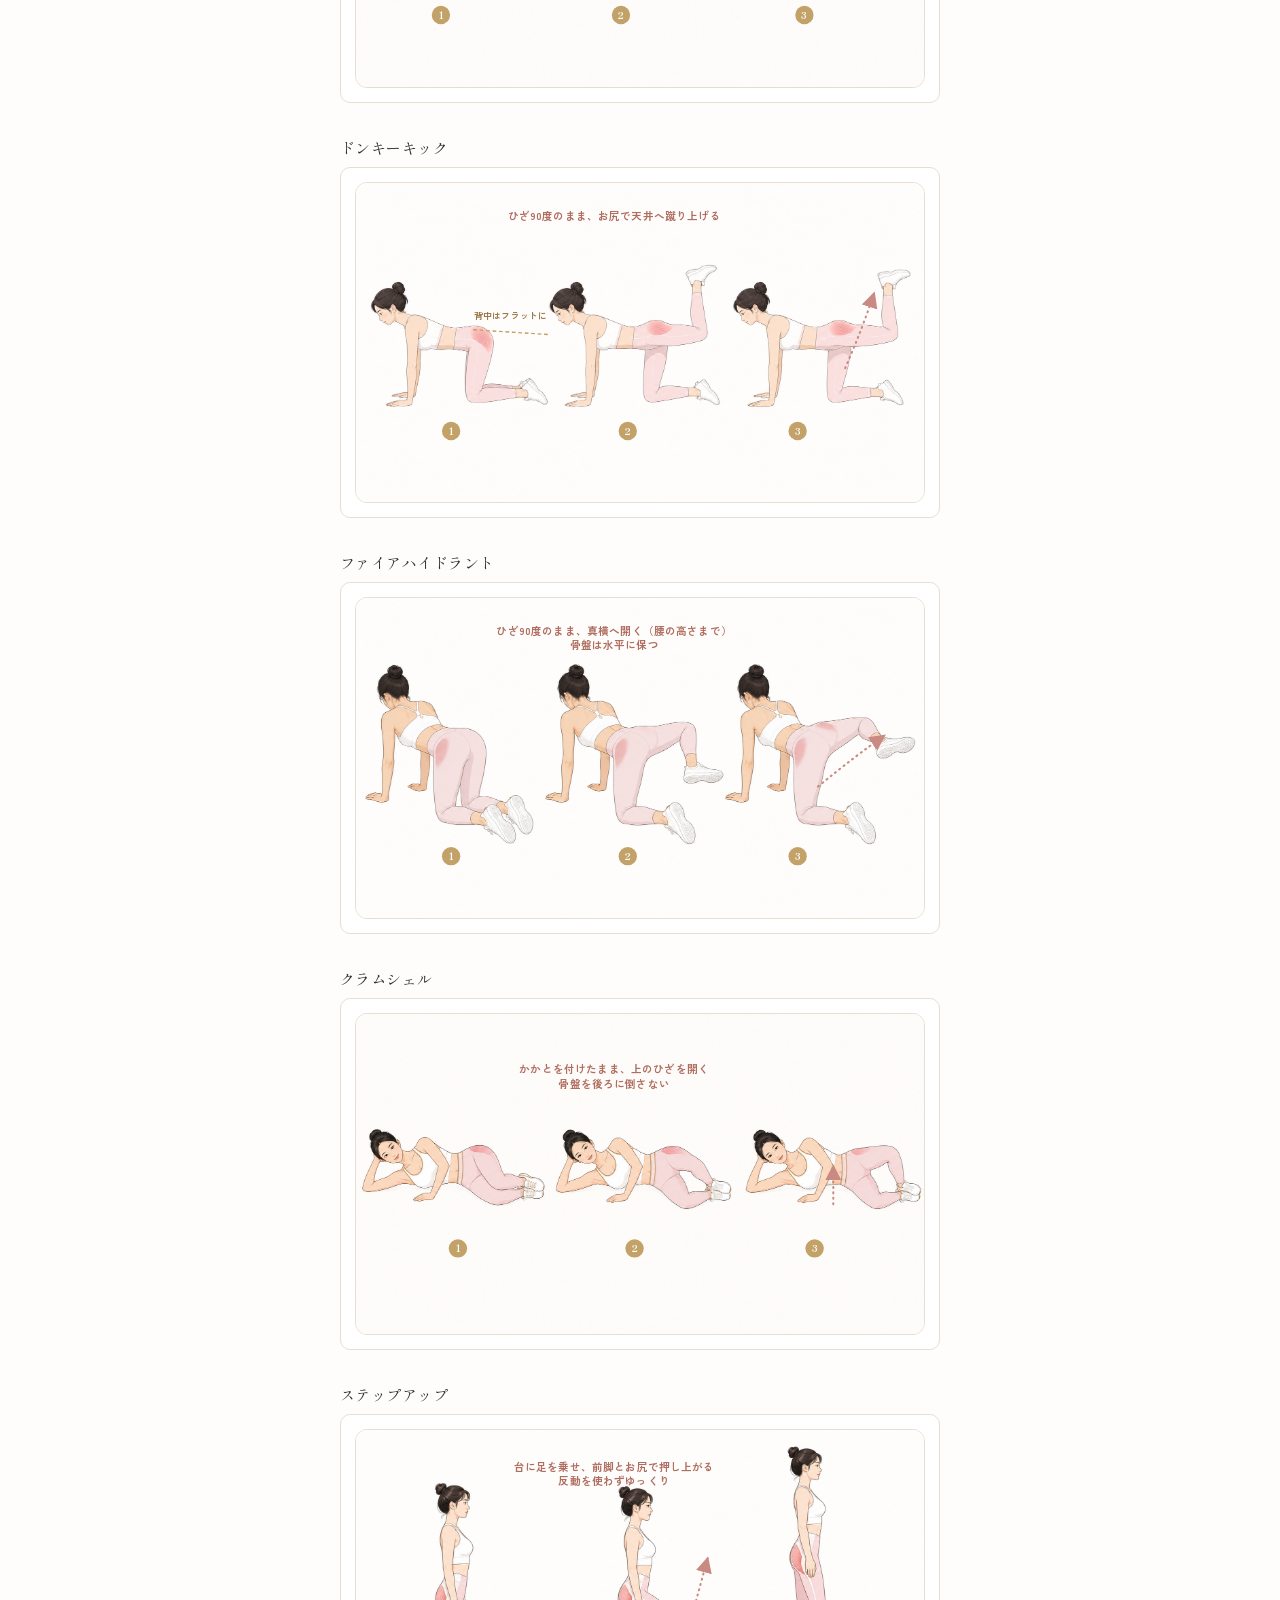
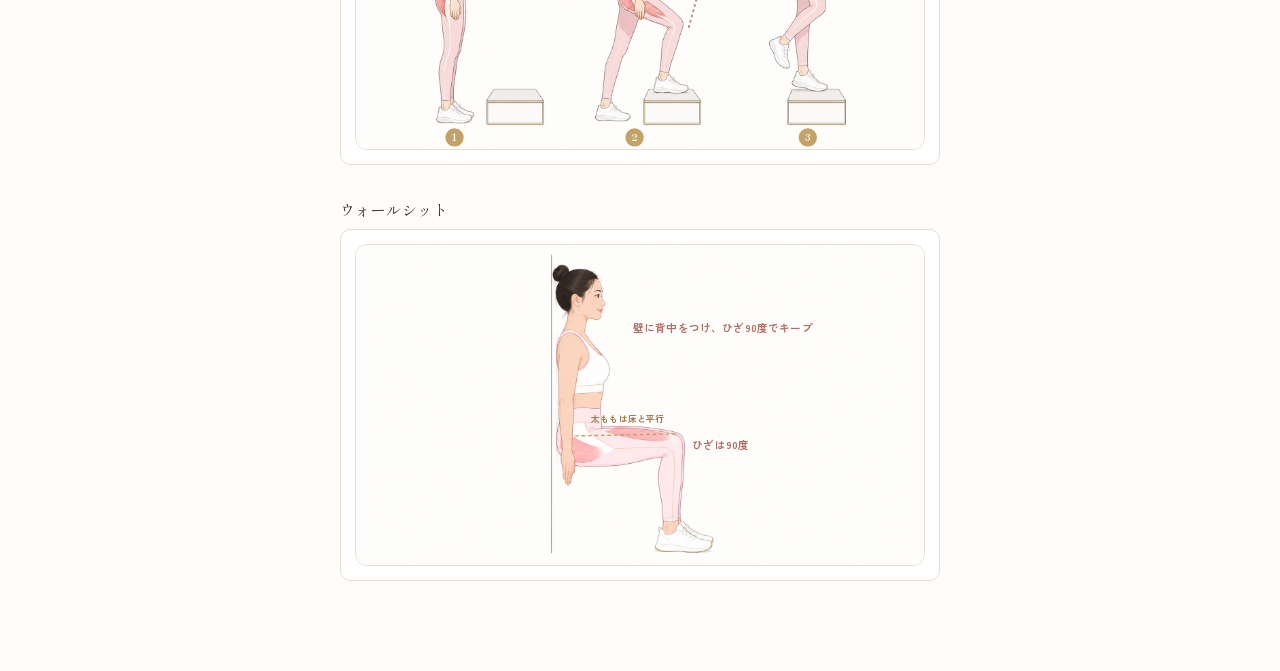
==== commit 49256571: "exercise visuals batch 5: hip & leg (6) — 32 exercises total - hip_thrust / donkey_kick / fire_hydra" ====
--- a/_ex-gallery.html
+++ b/_ex-gallery.html
@@ -21,8 +21,8 @@
   <div id="list"></div>
 </div>
 <script type="module">
-import { EX_VISUALS } from './ex-visuals.js?v=5';
-const NAME = { pt_squat_basic:'ベーシックスクワット', pt_sumo_squat:'スモウスクワット', pt_reverse_lunge:'リバースランジ', pt_glute_bridge:'グルートブリッジ', pt_plank:'プランク', pt_dead_bug:'デッドバグ', cd_march:'その場マーチング', cd_skater:'スケーター', cd_highknee:'ハイニー（腿上げ）', cd_sidestep:'サイドステップ・タッチ', cd_boxer:'ボクサー・ジャブ', cd_kneeelbow:'ニー・トゥ・エルボー', cd_mtnclimber:'マウンテンクライマー', cd_toetap:'クイック・トウタップ', pt_pushup:'プッシュアップ', pt_superman:'スーパーマン', pt_swimmer:'スイマー', pt_back_extension:'バックエクステンション', pt_y_t_w:'Y-T-W', pt_knee_pushup:'膝つきプッシュアップ', pt_bird_dog:'バードドッグ', pt_bicycle_crunch:'バイシクルクランチ', pt_leg_raise:'レッグレイズ', pt_side_plank:'サイドプランク', pt_russian_twist:'ロシアンツイスト', pt_hollow_hold:'ホロウホールド' };
+import { EX_VISUALS } from './ex-visuals.js?v=6';
+const NAME = { pt_squat_basic:'ベーシックスクワット', pt_sumo_squat:'スモウスクワット', pt_reverse_lunge:'リバースランジ', pt_glute_bridge:'グルートブリッジ', pt_plank:'プランク', pt_dead_bug:'デッドバグ', cd_march:'その場マーチング', cd_skater:'スケーター', cd_highknee:'ハイニー（腿上げ）', cd_sidestep:'サイドステップ・タッチ', cd_boxer:'ボクサー・ジャブ', cd_kneeelbow:'ニー・トゥ・エルボー', cd_mtnclimber:'マウンテンクライマー', cd_toetap:'クイック・トウタップ', pt_pushup:'プッシュアップ', pt_superman:'スーパーマン', pt_swimmer:'スイマー', pt_back_extension:'バックエクステンション', pt_y_t_w:'Y-T-W', pt_knee_pushup:'膝つきプッシュアップ', pt_bird_dog:'バードドッグ', pt_bicycle_crunch:'バイシクルクランチ', pt_leg_raise:'レッグレイズ', pt_side_plank:'サイドプランク', pt_russian_twist:'ロシアンツイスト', pt_hollow_hold:'ホロウホールド', pt_hip_thrust:'ヒップスラスト', pt_donkey_kick:'ドンキーキック', pt_fire_hydrant:'ファイアハイドラント', pt_clamshell:'クラムシェル', pt_step_up:'ステップアップ', pt_wall_sit:'ウォールシット' };
 const list = document.getElementById('list');
 for (const [id, v] of Object.entries(EX_VISUALS)) {
   const d = document.createElement('div');
